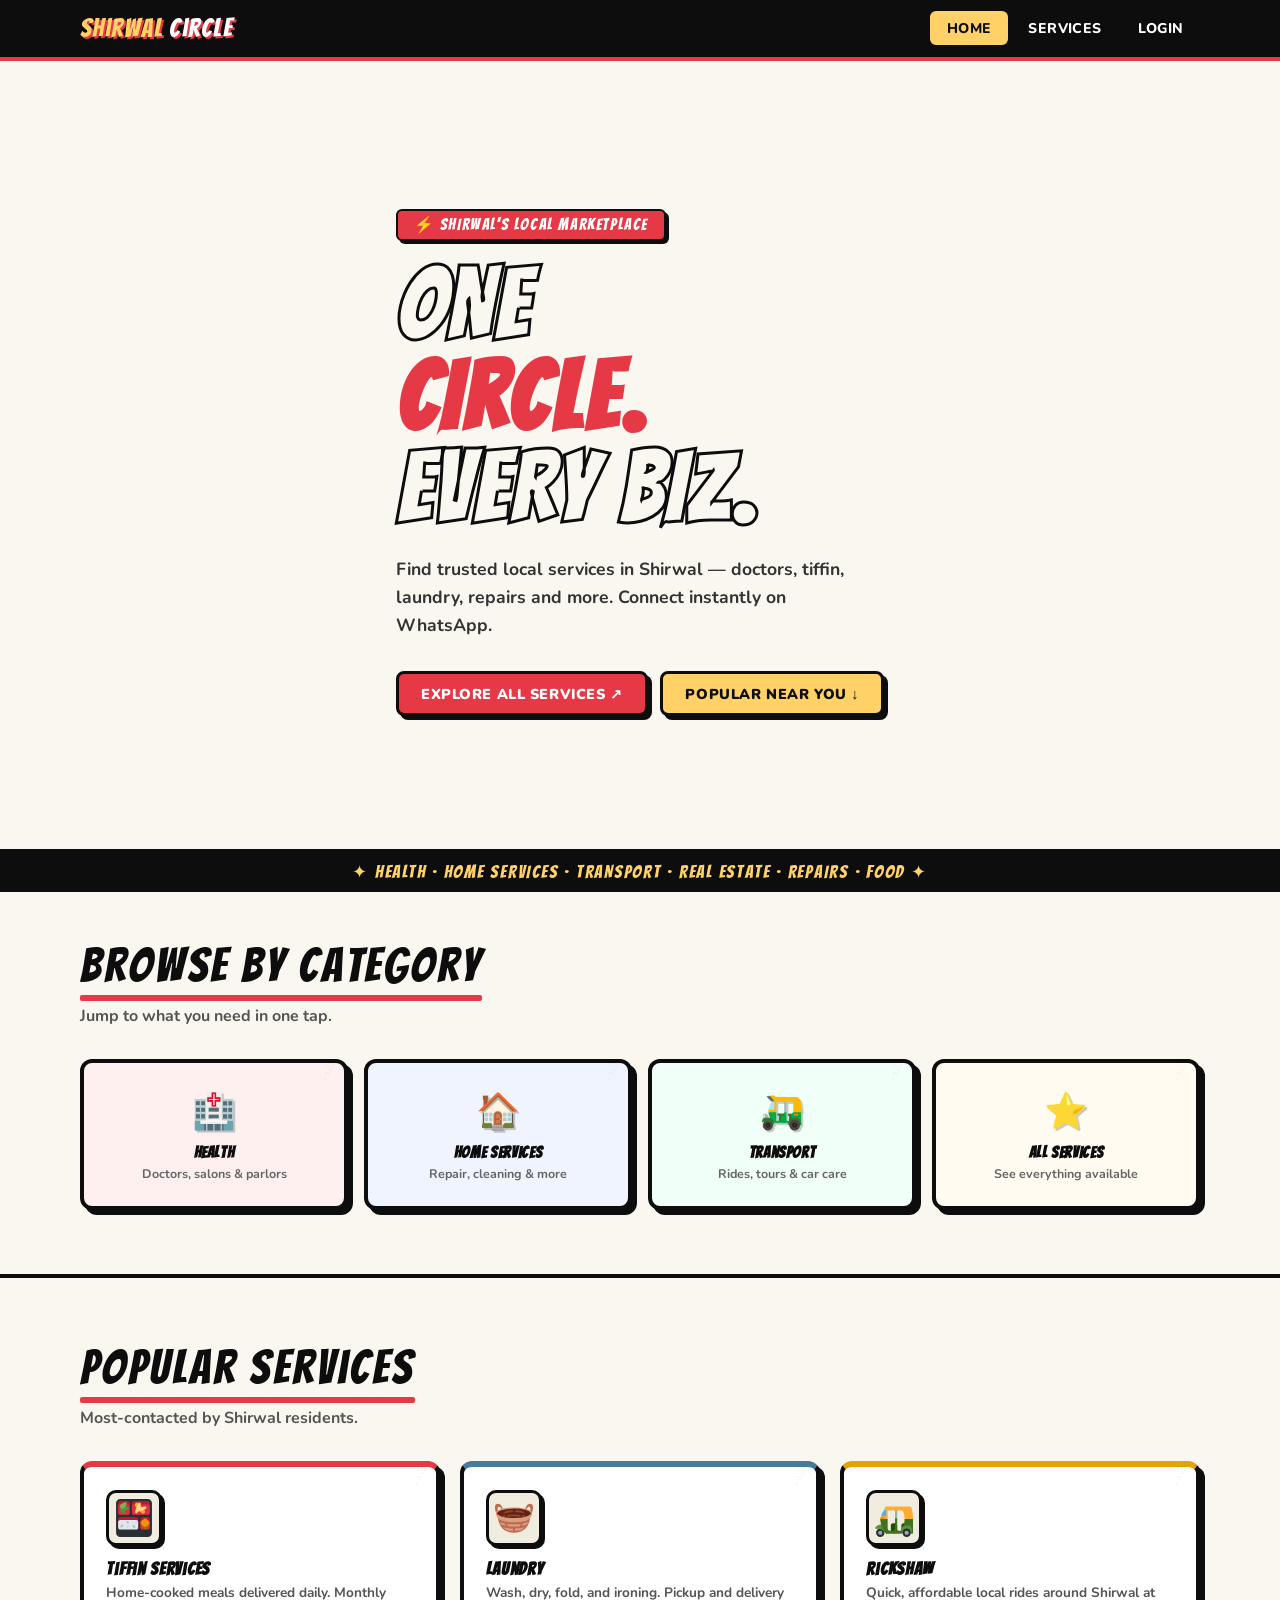
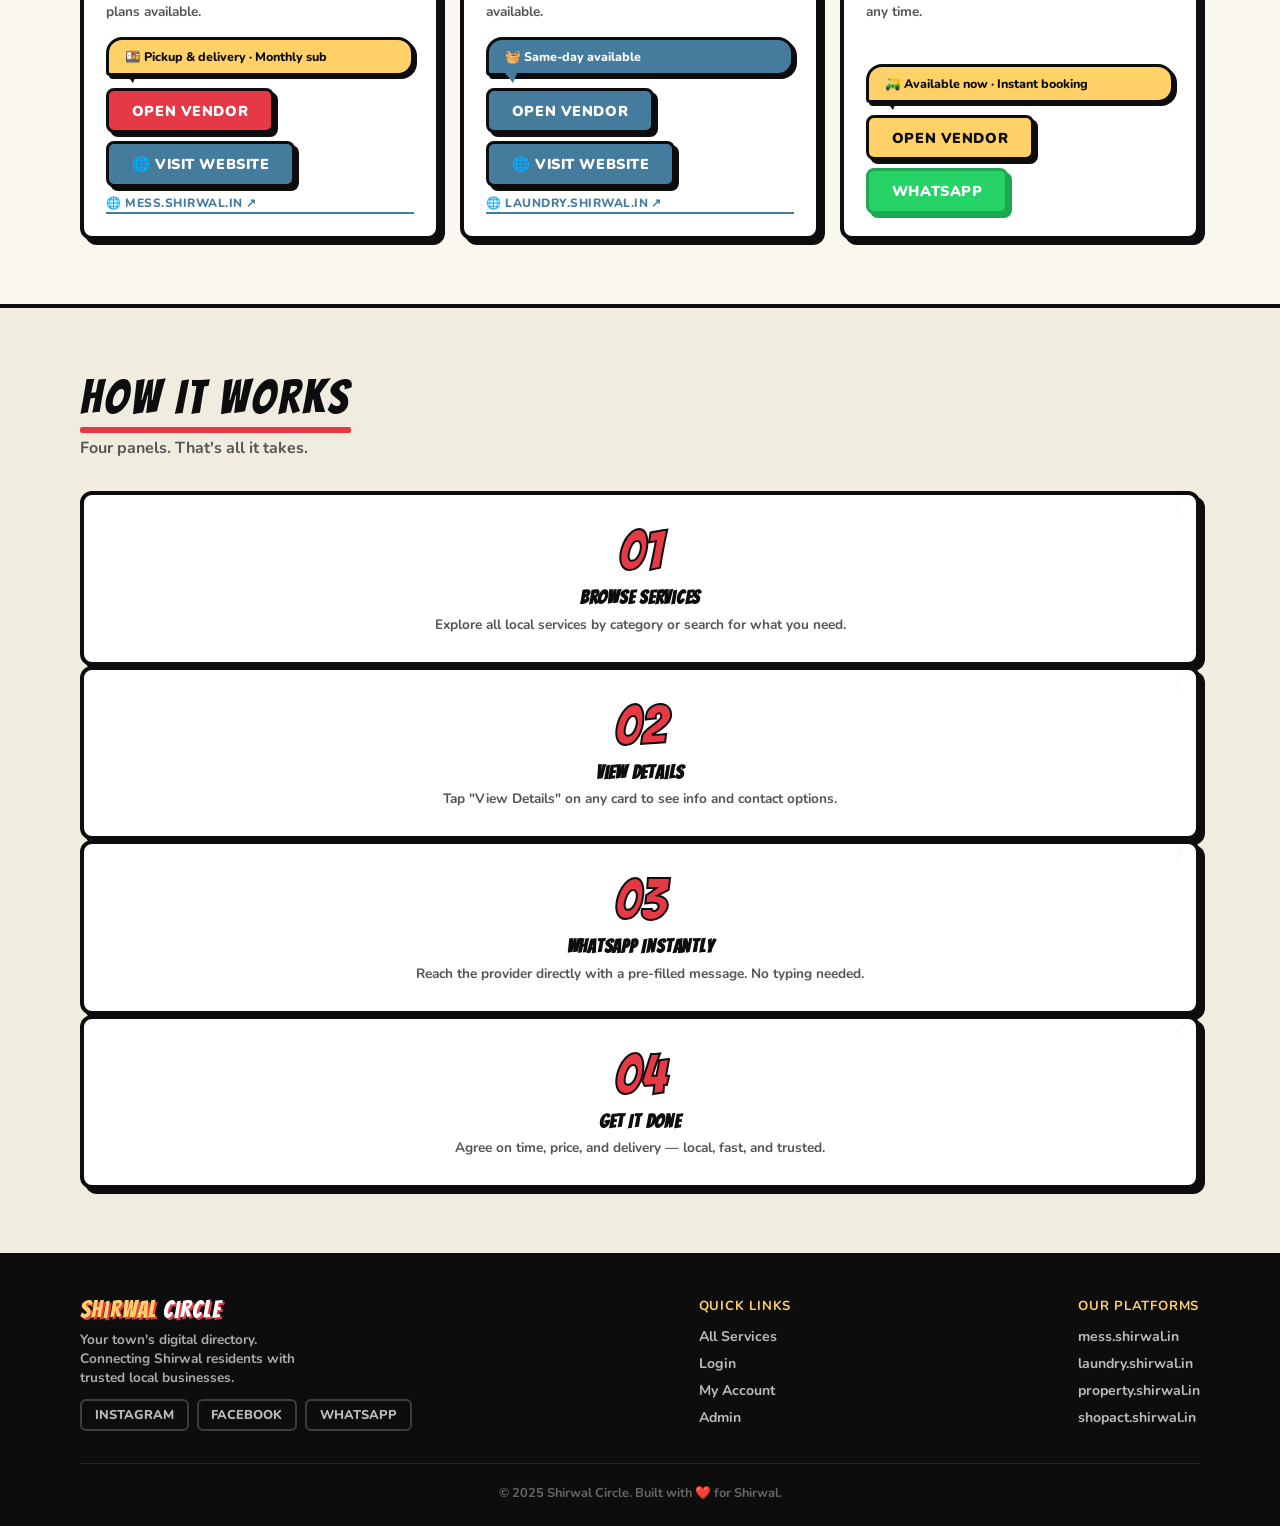
==== index.html @ d56b0783 "Add files via upload" ====
<!DOCTYPE html>
<html lang="en">
<head>
  <meta charset="UTF-8">
  <meta name="viewport" content="width=device-width, initial-scale=1.0">
  <title>Shirwal Circle — One Circle. Every Local Business.</title>
  <meta name="description" content="Browse and contact local services in Shirwal — doctors, tiffin, laundry, repair, and more.">
  <link rel="preconnect" href="https://fonts.googleapis.com">
  <link rel="preconnect" href="https://fonts.gstatic.com" crossorigin>
  <link rel="stylesheet" href="css/style.css">
</head>
<body>

  <!-- NAVBAR -->
  <nav class="navbar">
    <div class="container">
      <a class="brand" href="index.html">Shirwal <span>Circle</span></a>
      <div class="nav-links">
        <a href="index.html" class="active">Home</a>
        <a href="vendors.html">Services</a>
        <a href="account.html" data-auth="logged-in">Account</a>
        <a href="login.html" data-auth="logged-out">Login</a>
        <button data-logout data-auth="logged-in">Logout</button>
      </div>
    </div>
  </nav>

  <!-- HERO -->
  <section class="hero">
    <div class="container">
      <div class="hero-tag">⚡ Shirwal's Local Marketplace</div>
      <h1>
        <span class="stroke">ONE</span><br>
        <span class="fill">CIRCLE.</span><br>
        <span class="stroke">EVERY BIZ.</span>
      </h1>
      <p>Find trusted local services in Shirwal — doctors, tiffin, laundry, repairs and more. Connect instantly on WhatsApp.</p>
      <div class="hero-cta">
        <a href="vendors.html" class="btn btn-red">Explore All Services ↗</a>
        <a href="#popular" class="btn btn-yellow">Popular Near You ↓</a>
      </div>
    </div>
  </section>

  <!-- PANEL STRIP -->
  <div class="panel-strip">✦ Health · Home Services · Transport · Real Estate · Repairs · Food ✦</div>

  <!-- CATEGORIES -->
  <section class="section" style="padding-top:3rem">
    <div class="container">
      <div class="section-title display">Browse by Category<span class="underline"></span></div>
      <p class="section-sub">Jump to what you need in one tap.</p>
      <div class="grid cat-grid">
        <a href="vendors.html#health" class="manga-card cat-card">
          <span class="cat-icon">🏥</span>
          <h3>Health</h3>
          <p>Doctors, salons & parlors</p>
        </a>
        <a href="vendors.html#home-services" class="manga-card cat-card">
          <span class="cat-icon">🏠</span>
          <h3>Home Services</h3>
          <p>Repair, cleaning & more</p>
        </a>
        <a href="vendors.html#transport" class="manga-card cat-card">
          <span class="cat-icon">🛺</span>
          <h3>Transport</h3>
          <p>Rides, tours & car care</p>
        </a>
        <a href="vendors.html" class="manga-card cat-card">
          <span class="cat-icon">⭐</span>
          <h3>All Services</h3>
          <p>See everything available</p>
        </a>
      </div>
    </div>
  </section>

  <hr class="panel-divider">

  <!-- POPULAR SERVICES -->
  <section class="section" id="popular">
    <div class="container">
      <div class="section-title display">Popular Services<span class="underline"></span></div>
      <p class="section-sub">Most-contacted by Shirwal residents.</p>

      <div class="grid vendor-grid">

        <!-- Tiffin -->
        <article class="manga-card card-pad service-card" style="border-top: 6px solid var(--accent)">
          <div class="logo-wrap">
            <img src="assets/logo-tiffin-services.svg" alt="Tiffin Services">
          </div>
          <h3>Tiffin Services</h3>
          <p>Home-cooked meals delivered daily. Monthly plans available.</p>
          <div class="speech-bubble" style="margin-bottom:0.75rem;font-size:0.78rem">🍱 Pickup &amp; delivery · Monthly sub</div>
          <div class="actions">
            <a class="btn btn-red" href="vendors.html?service=Tiffin%20Services#service-tiffin">Open Vendor</a>
            <a class="btn btn-blue" href="https://mess.shirwal.in" target="_blank" rel="noopener">🌐 Visit Website</a>
          </div>
          <a class="ext-link" href="https://mess.shirwal.in" target="_blank" rel="noopener">🌐 mess.shirwal.in ↗</a>
        </article>

        <!-- Laundry -->
        <article class="manga-card card-pad service-card" style="border-top: 6px solid var(--accent3)">
          <div class="logo-wrap">
            <img src="assets/logo-laundry.svg" alt="Laundry">
          </div>
          <h3>Laundry</h3>
          <p>Wash, dry, fold, and ironing. Pickup and delivery available.</p>
          <div class="speech-bubble blue" style="margin-bottom:0.75rem;font-size:0.78rem">🧺 Same-day available</div>
          <div class="actions">
            <a class="btn btn-blue" href="vendors.html?service=Laundry#service-laundry">Open Vendor</a>
            <a class="btn btn-blue" href="https://laundry.shirwal.in" target="_blank" rel="noopener">🌐 Visit Website</a>
          </div>
          <a class="ext-link" href="https://laundry.shirwal.in" target="_blank" rel="noopener">🌐 laundry.shirwal.in ↗</a>
        </article>

        <!-- Rickshaw -->
        <article class="manga-card card-pad service-card" style="border-top: 6px solid var(--yellow); border-top-color: #e6a200">
          <div class="logo-wrap">
            <img src="assets/logo-rickshaw.svg" alt="Rickshaw">
          </div>
          <h3>Rickshaw</h3>
          <p>Quick, affordable local rides around Shirwal at any time.</p>
          <div class="speech-bubble" style="margin-bottom:0.75rem;font-size:0.78rem">🛺 Available now · Instant booking</div>
          <div class="actions">
            <a class="btn btn-yellow" href="vendors.html?service=Rickshaw#service-rickshaw">Open Vendor</a>
            <a class="btn btn-wa" href="https://wa.me/917066644476?text=Hello%2C%20I%20need%20a%20Rickshaw%20in%20Shirwal." target="_blank" rel="noopener">WhatsApp</a>
          </div>
        </article>

      </div>
    </div>
  </section>

  <hr class="panel-divider">

  <!-- HOW IT WORKS -->
  <section class="section" style="background: var(--paper2)">
    <div class="container">
      <div class="section-title display">How It Works<span class="underline"></span></div>
      <p class="section-sub">Four panels. That's all it takes.</p>
      <div class="how-grid">
        <div class="manga-card how-card">
          <div class="how-num">01</div>
          <h3>Browse Services</h3>
          <p>Explore all local services by category or search for what you need.</p>
        </div>
        <div class="manga-card how-card">
          <div class="how-num">02</div>
          <h3>View Details</h3>
          <p>Tap "View Details" on any card to see info and contact options.</p>
        </div>
        <div class="manga-card how-card">
          <div class="how-num">03</div>
          <h3>WhatsApp Instantly</h3>
          <p>Reach the provider directly with a pre-filled message. No typing needed.</p>
        </div>
        <div class="manga-card how-card">
          <div class="how-num">04</div>
          <h3>Get It Done</h3>
          <p>Agree on time, price, and delivery — local, fast, and trusted.</p>
        </div>
      </div>
    </div>
  </section>

  <!-- FOOTER -->
  <footer>
    <div class="container">
      <div class="footer-inner">
        <div class="footer-brand">
          <a class="brand" href="index.html">Shirwal <span style="color:#fff">Circle</span></a>
          <p>Your town's digital directory. Connecting Shirwal residents with trusted local businesses.</p>
          <div class="social-row">
            <a href="#" class="social-chip">Instagram</a>
            <a href="#" class="social-chip">Facebook</a>
            <a href="https://wa.me/917066644476" class="social-chip" target="_blank" rel="noopener">WhatsApp</a>
          </div>
        </div>
        <div class="footer-links">
          <strong>Quick Links</strong>
          <a href="vendors.html">All Services</a>
          <a href="login.html">Login</a>
          <a href="account.html">My Account</a>
          <a href="credentials.html">Admin</a>
        </div>
        <div class="footer-links">
          <strong>Our Platforms</strong>
          <a href="https://mess.shirwal.in" target="_blank" rel="noopener">mess.shirwal.in</a>
          <a href="https://laundry.shirwal.in" target="_blank" rel="noopener">laundry.shirwal.in</a>
          <a href="https://property.shirwal.in" target="_blank" rel="noopener">property.shirwal.in</a>
          <a href="https://shopact.shirwal.in" target="_blank" rel="noopener">shopact.shirwal.in</a>
        </div>
      </div>
      <p class="footer-copy">© 2025 Shirwal Circle. Built with ❤️ for Shirwal.</p>
    </div>
  </footer>

  <div class="toast" data-ui-toast></div>
  <script src="js/app.js"></script>
</body>
</html>
---- css/style.css ----
/* ============================================
   SHIRWAL CIRCLE — Manga / 2D Ink Style
   ============================================ */

@import url('https://fonts.googleapis.com/css2?family=Bangers&family=Nunito:wght@400;700;800;900&display=swap');

:root {
  --ink: #0d0d0d;
  --ink-light: #1a1a2e;
  --paper: #faf7f0;
  --paper2: #f0ece0;
  --accent: #e63946;       /* manga red */
  --accent2: #f4a261;      /* warm orange */
  --accent3: #457b9d;      /* ink blue */
  --yellow: #ffd166;
  --green: #06d6a0;
  --border: 3px solid var(--ink);
  --border-thick: 4px solid var(--ink);
  --radius: 12px;
  --shadow: 5px 5px 0px var(--ink);
  --shadow-red: 5px 5px 0px var(--accent);
  --shadow-lg: 8px 8px 0px var(--ink);
}

*, *::before, *::after { box-sizing: border-box; margin: 0; padding: 0; }
html { scroll-behavior: smooth; }

body {
  font-family: 'Nunito', sans-serif;
  background: var(--paper);
  color: var(--ink);
  min-height: 100vh;
  overflow-x: hidden;
}

/* Halftone background texture */
body::before {
  content: '';
  position: fixed;
  inset: 0;
  z-index: -1;
  background-image: radial-gradient(circle, #0d0d0d18 1px, transparent 1px);
  background-size: 20px 20px;
  pointer-events: none;
}

/* ── TYPOGRAPHY ── */
h1, h2, h3 { font-family: 'Bangers', cursive; letter-spacing: 0.04em; line-height: 1.1; }
.display { font-family: 'Bangers', cursive; letter-spacing: 0.06em; }

/* ── LAYOUT ── */
.container { max-width: 1160px; margin: 0 auto; padding: 0 1.25rem; }
.section { padding: 4rem 0; }

/* ── NAVBAR ── */
.navbar {
  position: sticky;
  top: 0;
  z-index: 100;
  background: var(--ink);
  border-bottom: 4px solid var(--accent);
  padding: 0.7rem 0;
}
.navbar .container { display: flex; align-items: center; gap: 1rem; flex-wrap: wrap; }
.brand {
  font-family: 'Bangers', cursive;
  font-size: 1.6rem;
  letter-spacing: 0.05em;
  color: var(--yellow);
  text-decoration: none;
  text-shadow: 2px 2px 0 var(--accent);
  flex: 1;
}
.brand span { color: #fff; }
.nav-links { display: flex; align-items: center; gap: 0.25rem; flex-wrap: wrap; }
.nav-links a, .nav-links button {
  color: #fff;
  text-decoration: none;
  font-size: 0.88rem;
  font-weight: 800;
  padding: 0.35rem 0.9rem;
  border-radius: 6px;
  border: 2px solid transparent;
  background: transparent;
  cursor: pointer;
  font-family: 'Nunito', sans-serif;
  transition: background 0.15s, border-color 0.15s, color 0.15s;
  text-transform: uppercase;
  letter-spacing: 0.03em;
}
.nav-links a:hover, .nav-links button:hover {
  background: var(--accent);
  border-color: var(--accent);
  color: #fff;
}
.nav-links a.active { background: var(--yellow); color: var(--ink); border-color: var(--yellow); }

/* ── MANGA CARD ── */
.manga-card {
  background: #fff;
  border: var(--border-thick);
  border-radius: var(--radius);
  box-shadow: var(--shadow);
  transition: transform 0.15s, box-shadow 0.15s;
  position: relative;
  overflow: hidden;
}
.manga-card:hover { transform: translate(-2px, -2px); box-shadow: var(--shadow-lg); }
.manga-card.red-accent { border-color: var(--accent); box-shadow: var(--shadow-red); }

/* Speed lines decoration on cards */
.manga-card::before {
  content: '';
  position: absolute;
  top: -20px; right: -20px;
  width: 80px; height: 80px;
  background: conic-gradient(from 0deg, transparent 0deg 8deg, var(--ink) 8deg 9deg, transparent 9deg 18deg, var(--ink) 18deg 19deg, transparent 19deg 27deg, var(--ink) 27deg 28deg, transparent 28deg 36deg);
  opacity: 0.06;
  border-radius: 50%;
}

.card-pad { padding: 1.4rem; }

/* ── BUTTONS ── */
.btn {
  display: inline-flex; align-items: center; justify-content: center; gap: 0.4rem;
  padding: 0.6rem 1.4rem;
  font-family: 'Nunito', sans-serif;
  font-weight: 900;
  font-size: 0.9rem;
  border-radius: 8px;
  border: var(--border);
  cursor: pointer;
  text-decoration: none;
  text-transform: uppercase;
  letter-spacing: 0.04em;
  transition: transform 0.12s, box-shadow 0.12s;
  position: relative;
  box-shadow: 4px 4px 0 var(--ink);
}
.btn:hover { transform: translate(-2px, -2px); box-shadow: 6px 6px 0 var(--ink); }
.btn:active { transform: translate(2px, 2px); box-shadow: 2px 2px 0 var(--ink); }

.btn-red { background: var(--accent); color: #fff; }
.btn-yellow { background: var(--yellow); color: var(--ink); }
.btn-blue { background: var(--accent3); color: #fff; }
.btn-white { background: #fff; color: var(--ink); }
.btn-ink { background: var(--ink); color: #fff; }
.btn-green { background: var(--green); color: var(--ink); }
.btn-wa { background: #25d366; color: #fff; border-color: #1da851; box-shadow: 4px 4px 0 #1da851; }
.btn-wa:hover { box-shadow: 6px 6px 0 #1da851; }

/* ── SPEECH BUBBLE ── */
.speech-bubble {
  background: var(--yellow);
  border: 3px solid var(--ink);
  border-radius: 16px 16px 16px 4px;
  padding: 0.5rem 1rem;
  font-weight: 800;
  font-size: 0.82rem;
  display: inline-block;
  position: relative;
  box-shadow: 3px 3px 0 var(--ink);
}
.speech-bubble::after {
  content: '';
  position: absolute;
  bottom: -10px; left: 16px;
  width: 0; height: 0;
  border-left: 8px solid transparent;
  border-right: 4px solid transparent;
  border-top: 10px solid var(--ink);
}
.speech-bubble.red { background: var(--accent); color: #fff; }
.speech-bubble.blue { background: var(--accent3); color: #fff; }
.speech-bubble.blue::after { border-top-color: var(--accent3); }

/* ── PANEL DIVIDER (manga panel lines) ── */
.panel-divider {
  border: none;
  border-top: 4px solid var(--ink);
  margin: 0;
}
.panel-strip {
  background: var(--ink);
  color: var(--yellow);
  padding: 0.6rem 0;
  font-family: 'Bangers', cursive;
  font-size: 1.1rem;
  letter-spacing: 0.1em;
  text-align: center;
  text-transform: uppercase;
}

/* ── SECTION TITLE ── */
.section-title {
  font-size: clamp(2rem, 5vw, 3rem);
  position: relative;
  display: inline-block;
  margin-bottom: 0.25rem;
}
.section-title .underline {
  display: block;
  height: 6px;
  background: var(--accent);
  border-radius: 2px;
  margin-top: 4px;
}
.section-sub { color: #555; font-size: 1rem; margin-bottom: 2rem; font-weight: 700; }

/* ── GRIDS ── */
.grid { display: grid; gap: 1.25rem; }
.vendor-grid { grid-template-columns: 1fr; }
@media (min-width: 600px) { .vendor-grid { grid-template-columns: repeat(2, 1fr); } }
@media (min-width: 960px) { .vendor-grid { grid-template-columns: repeat(3, 1fr); } }
.cat-grid { grid-template-columns: repeat(2, 1fr); gap: 1rem; }
@media (min-width: 700px) { .cat-grid { grid-template-columns: repeat(4, 1fr); } }
.how-grid { grid-template-columns: 1fr; gap: 1.25rem; }
@media (min-width: 700px) { .how-grid { grid-template-columns: repeat(2, 1fr); } }
@media (min-width: 1024px) { .how-grid { grid-template-columns: repeat(4, 1fr); } }

/* ── HERO ── */
.hero {
  min-height: 88vh;
  display: flex;
  align-items: center;
  background: var(--paper);
  border-bottom: var(--border-thick);
  position: relative;
  overflow: hidden;
  padding: 4rem 0 3rem;
}
/* Speed lines behind hero text */
.hero::after {
  content: '';
  position: absolute;
  right: -5%;
  top: 50%;
  transform: translateY(-50%);
  width: 55%;
  height: 120%;
  background: conic-gradient(from 0deg at 100% 50%,
    transparent 0deg 4deg, rgba(230,57,70,0.08) 4deg 5deg,
    transparent 5deg 9deg, rgba(230,57,70,0.08) 9deg 10deg,
    transparent 10deg 14deg, rgba(230,57,70,0.08) 14deg 15deg,
    transparent 15deg 19deg, rgba(230,57,70,0.08) 19deg 20deg,
    transparent 20deg 24deg, rgba(230,57,70,0.08) 24deg 25deg,
    transparent 25deg 360deg
  );
  pointer-events: none;
  z-index: 0;
}
.hero .container { position: relative; z-index: 1; }
.hero-tag {
  display: inline-block;
  background: var(--accent);
  color: #fff;
  font-family: 'Bangers', cursive;
  font-size: 1rem;
  letter-spacing: 0.1em;
  padding: 0.3rem 1rem;
  border: 2px solid var(--ink);
  border-radius: 6px;
  box-shadow: 3px 3px 0 var(--ink);
  margin-bottom: 1.25rem;
  text-transform: uppercase;
}
.hero h1 {
  font-size: clamp(3rem, 9vw, 6rem);
  line-height: 0.95;
  margin-bottom: 1.25rem;
}
.hero h1 .stroke {
  -webkit-text-stroke: 3px var(--ink);
  color: transparent;
}
.hero h1 .fill { color: var(--accent); }
.hero p { font-size: 1.1rem; font-weight: 700; color: #333; max-width: 480px; margin-bottom: 2rem; line-height: 1.6; }
.hero-cta { display: flex; gap: 0.75rem; flex-wrap: wrap; }

/* ── SERVICE CARD ── */
.service-card { display: flex; flex-direction: column; }
.service-card .logo-wrap {
  width: 56px; height: 56px;
  border: 3px solid var(--ink);
  border-radius: 10px;
  background: var(--paper2);
  display: flex; align-items: center; justify-content: center;
  margin-bottom: 0.85rem;
  overflow: hidden;
  box-shadow: 3px 3px 0 var(--ink);
}
.service-card .logo-wrap img { width: 38px; height: 38px; object-fit: contain; }
.service-card h3 { font-size: 1.1rem; margin-bottom: 0.3rem; }
.service-card p { font-size: 0.85rem; color: #555; font-weight: 700; flex: 1; margin-bottom: 1rem; }
.service-card .actions { display: flex; gap: 0.5rem; flex-wrap: wrap; margin-top: auto; }
.service-card .ext-link {
  display: inline-flex; align-items: center; gap: 0.3rem;
  font-size: 0.75rem; font-weight: 800;
  color: var(--accent3);
  text-decoration: none;
  border-bottom: 2px solid var(--accent3);
  padding-bottom: 1px;
  margin-top: 0.5rem;
  text-transform: uppercase;
  letter-spacing: 0.04em;
}
.service-card .ext-link:hover { color: var(--accent); border-color: var(--accent); }

/* ── CATEGORY CARD ── */
.cat-card {
  text-decoration: none;
  color: var(--ink);
  text-align: center;
  padding: 1.5rem 0.75rem;
  display: block;
}
.cat-card .cat-icon {
  font-size: 2.2rem;
  margin-bottom: 0.6rem;
  display: block;
  filter: drop-shadow(2px 2px 0 rgba(0,0,0,0.2));
}
.cat-card h3 { font-size: 1rem; }
.cat-card p { font-size: 0.78rem; color: #666; font-weight: 700; margin-top: 0.2rem; }

/* Different accent colors per cat card */
.cat-card:nth-child(1) { background: #fff0f0; }
.cat-card:nth-child(2) { background: #f0f4ff; }
.cat-card:nth-child(3) { background: #f0fff8; }
.cat-card:nth-child(4) { background: #fffbf0; }

/* ── SECTION GROUP (vendors page) ── */
.section-group { margin-bottom: 3rem; }
.group-title {
  display: flex; align-items: center; gap: 0.75rem;
  font-size: 1.6rem;
  margin-bottom: 1.25rem;
  padding-bottom: 0.6rem;
  border-bottom: 3px solid var(--ink);
}
.group-title .icon-badge {
  background: var(--ink);
  color: var(--yellow);
  padding: 0.2rem 0.6rem;
  border-radius: 6px;
  font-size: 1rem;
}

/* ── QUICK JUMP ── */
.jump-panel {
  display: flex; gap: 0.5rem; flex-wrap: wrap;
  padding: 0.85rem 1.1rem;
  margin-bottom: 2rem;
  align-items: center;
}
.jump-chip {
  display: inline-flex; align-items: center; gap: 0.3rem;
  padding: 0.3rem 0.8rem;
  border: 2px solid var(--ink);
  border-radius: 6px;
  background: #fff;
  color: var(--ink);
  font-size: 0.82rem;
  font-weight: 800;
  text-decoration: none;
  text-transform: uppercase;
  letter-spacing: 0.03em;
  box-shadow: 3px 3px 0 var(--ink);
  transition: transform 0.12s, box-shadow 0.12s;
}
.jump-chip:hover { transform: translate(-1px, -1px); box-shadow: 4px 4px 0 var(--ink); background: var(--yellow); }

/* ── POPUP MODAL ── */
.service-modal[hidden] { display: none !important; }
.service-modal {
  position: fixed; inset: 0; z-index: 200;
  display: flex; align-items: center; justify-content: center;
  padding: 1rem;
}
.service-modal-backdrop {
  position: absolute; inset: 0;
  background: rgba(13,13,13,0.75);
}
.service-popup {
  position: relative; z-index: 1;
  max-width: 460px; width: 100%;
  animation: popIn 0.2s cubic-bezier(0.34,1.56,0.64,1);
}
@keyframes popIn {
  from { transform: scale(0.85) rotate(-2deg); opacity: 0; }
  to   { transform: scale(1) rotate(0deg); opacity: 1; }
}
.service-popup h2 { font-size: 1.8rem; margin-bottom: 0.5rem; }
.service-popup p { font-size: 0.92rem; color: #444; font-weight: 700; line-height: 1.6; }
.popup-actions { display: flex; gap: 0.65rem; flex-wrap: wrap; margin-top: 1.25rem; }

/* ── TOAST ── */
.toast {
  position: fixed;
  bottom: 2rem; left: 50%;
  transform: translateX(-50%) translateY(20px);
  background: var(--ink);
  color: var(--yellow);
  font-family: 'Bangers', cursive;
  font-size: 1rem;
  letter-spacing: 0.05em;
  padding: 0.5rem 1.4rem;
  border-radius: 8px;
  border: 3px solid var(--yellow);
  opacity: 0;
  pointer-events: none;
  transition: opacity 0.25s, transform 0.25s;
  z-index: 300;
  white-space: nowrap;
  box-shadow: 4px 4px 0 var(--accent);
}
.toast.show { opacity: 1; transform: translateX(-50%) translateY(0); }

/* ── HOW IT WORKS ── */
.how-card { text-align: center; padding: 1.75rem 1.25rem; }
.how-num {
  font-family: 'Bangers', cursive;
  font-size: 3.5rem;
  line-height: 1;
  color: var(--accent);
  -webkit-text-stroke: 2px var(--ink);
  margin-bottom: 0.5rem;
}
.how-card h3 { font-size: 1.2rem; margin-bottom: 0.4rem; }
.how-card p { font-size: 0.85rem; color: #555; font-weight: 700; }

/* ── LOGIN ── */
.form-group { margin-bottom: 1.1rem; }
.form-group label { display: block; font-weight: 800; font-size: 0.88rem; text-transform: uppercase; letter-spacing: 0.05em; margin-bottom: 0.4rem; }
.manga-input {
  width: 100%;
  padding: 0.7rem 1rem;
  border: var(--border);
  border-radius: 8px;
  background: var(--paper2);
  font-family: 'Nunito', sans-serif;
  font-size: 1rem;
  font-weight: 700;
  color: var(--ink);
  outline: none;
  transition: box-shadow 0.15s;
}
.manga-input:focus { box-shadow: 4px 4px 0 var(--accent); border-color: var(--accent); }
.error-box {
  background: #ffe0e0;
  border: 2px solid var(--accent);
  border-radius: 8px;
  padding: 0.65rem 1rem;
  font-size: 0.88rem;
  font-weight: 800;
  color: var(--accent);
  margin-bottom: 1rem;
  display: none;
}

/* ── ACCOUNT ── */
.avatar {
  width: 70px; height: 70px;
  border-radius: 50%;
  border: 4px solid var(--ink);
  background: var(--yellow);
  display: flex; align-items: center; justify-content: center;
  font-family: 'Bangers', cursive;
  font-size: 2rem;
  color: var(--ink);
  box-shadow: 4px 4px 0 var(--ink);
  flex-shrink: 0;
}
.info-row { display: flex; justify-content: space-between; padding: 0.7rem 0; border-bottom: 2px dashed #ccc; font-size: 0.92rem; font-weight: 700; }
.info-row:last-child { border: none; }
.info-row .lbl { color: #777; text-transform: uppercase; font-size: 0.78rem; letter-spacing: 0.05em; }

/* ── CRED BLOCK ── */
.cred-block {
  font-family: monospace;
  background: var(--ink);
  color: #a8ff78;
  border-radius: 8px;
  padding: 1rem 1.25rem;
  font-size: 0.88rem;
  line-height: 1.9;
  border: 3px solid var(--ink);
  box-shadow: 4px 4px 0 var(--accent);
}

/* ── HIGHLIGHT (deep link) ── */
.highlight-pulse { animation: mangaPop 1.2s ease; }
@keyframes mangaPop {
  0%   { transform: scale(1); box-shadow: 4px 4px 0 var(--ink); }
  30%  { transform: scale(1.04); box-shadow: 8px 8px 0 var(--accent); }
  100% { transform: scale(1); box-shadow: 4px 4px 0 var(--ink); }
}

/* ── FOOTER ── */
footer {
  background: var(--ink);
  color: #fff;
  border-top: var(--border-thick);
  padding: 2.5rem 0 1.5rem;
}
.footer-inner { display: flex; gap: 2rem; flex-wrap: wrap; justify-content: space-between; margin-bottom: 2rem; }
.footer-brand .brand { color: var(--yellow); font-size: 1.5rem; display: block; margin-bottom: 0.5rem; }
.footer-brand p { font-size: 0.85rem; color: #aaa; font-weight: 700; max-width: 240px; }
.footer-links { display: flex; flex-direction: column; gap: 0.5rem; }
.footer-links strong { color: var(--yellow); font-size: 0.82rem; text-transform: uppercase; letter-spacing: 0.06em; margin-bottom: 0.25rem; display: block; }
.footer-links a { color: #bbb; text-decoration: none; font-size: 0.88rem; font-weight: 700; transition: color 0.15s; }
.footer-links a:hover { color: var(--yellow); }
.social-row { display: flex; gap: 0.5rem; flex-wrap: wrap; margin-top: 0.75rem; }
.social-chip {
  padding: 0.3rem 0.8rem;
  border: 2px solid #fff3;
  border-radius: 6px;
  color: #bbb;
  text-decoration: none;
  font-size: 0.8rem;
  font-weight: 800;
  text-transform: uppercase;
  transition: border-color 0.15s, color 0.15s;
}
.social-chip:hover { border-color: var(--yellow); color: var(--yellow); }
.footer-copy { text-align: center; color: #666; font-size: 0.8rem; font-weight: 700; border-top: 1px solid #222; padding-top: 1.25rem; }

/* ── BADGE ── */
.badge {
  display: inline-block;
  padding: 0.15rem 0.6rem;
  border-radius: 4px;
  font-size: 0.72rem;
  font-weight: 900;
  text-transform: uppercase;
  letter-spacing: 0.06em;
  border: 2px solid currentColor;
}
.badge-green { color: #06a572; background: #e0fff5; border-color: #06a572; }
.badge-red { color: var(--accent); background: #fff0f0; }

/* ── UTILITY ── */
.muted { color: #555; font-weight: 700; font-size: 0.9rem; }
.text-center { text-align: center; }
.mt-1 { margin-top: 0.5rem; }
.mt-2 { margin-top: 1rem; }
.mt-3 { margin-top: 1.5rem; }
.mb-2 { margin-bottom: 1rem; }
.page-hero { padding: 2.5rem 0 1.5rem; border-bottom: var(--border-thick); margin-bottom: 2rem; background: var(--paper2); }
.page-hero h1 { font-size: clamp(2rem, 5vw, 3.2rem); }
.empty-state { text-align: center; padding: 3rem 1rem; }
.empty-state .icon { font-size: 3rem; margin-bottom: 1rem; display: block; }
.empty-state p { color: #666; font-weight: 700; margin-bottom: 1.5rem; }

/* ── REDUCED MOTION ── */
@media (prefers-reduced-motion: reduce) {
  *, *::before, *::after { animation-duration: 0.01ms !important; transition-duration: 0.01ms !important; }
}
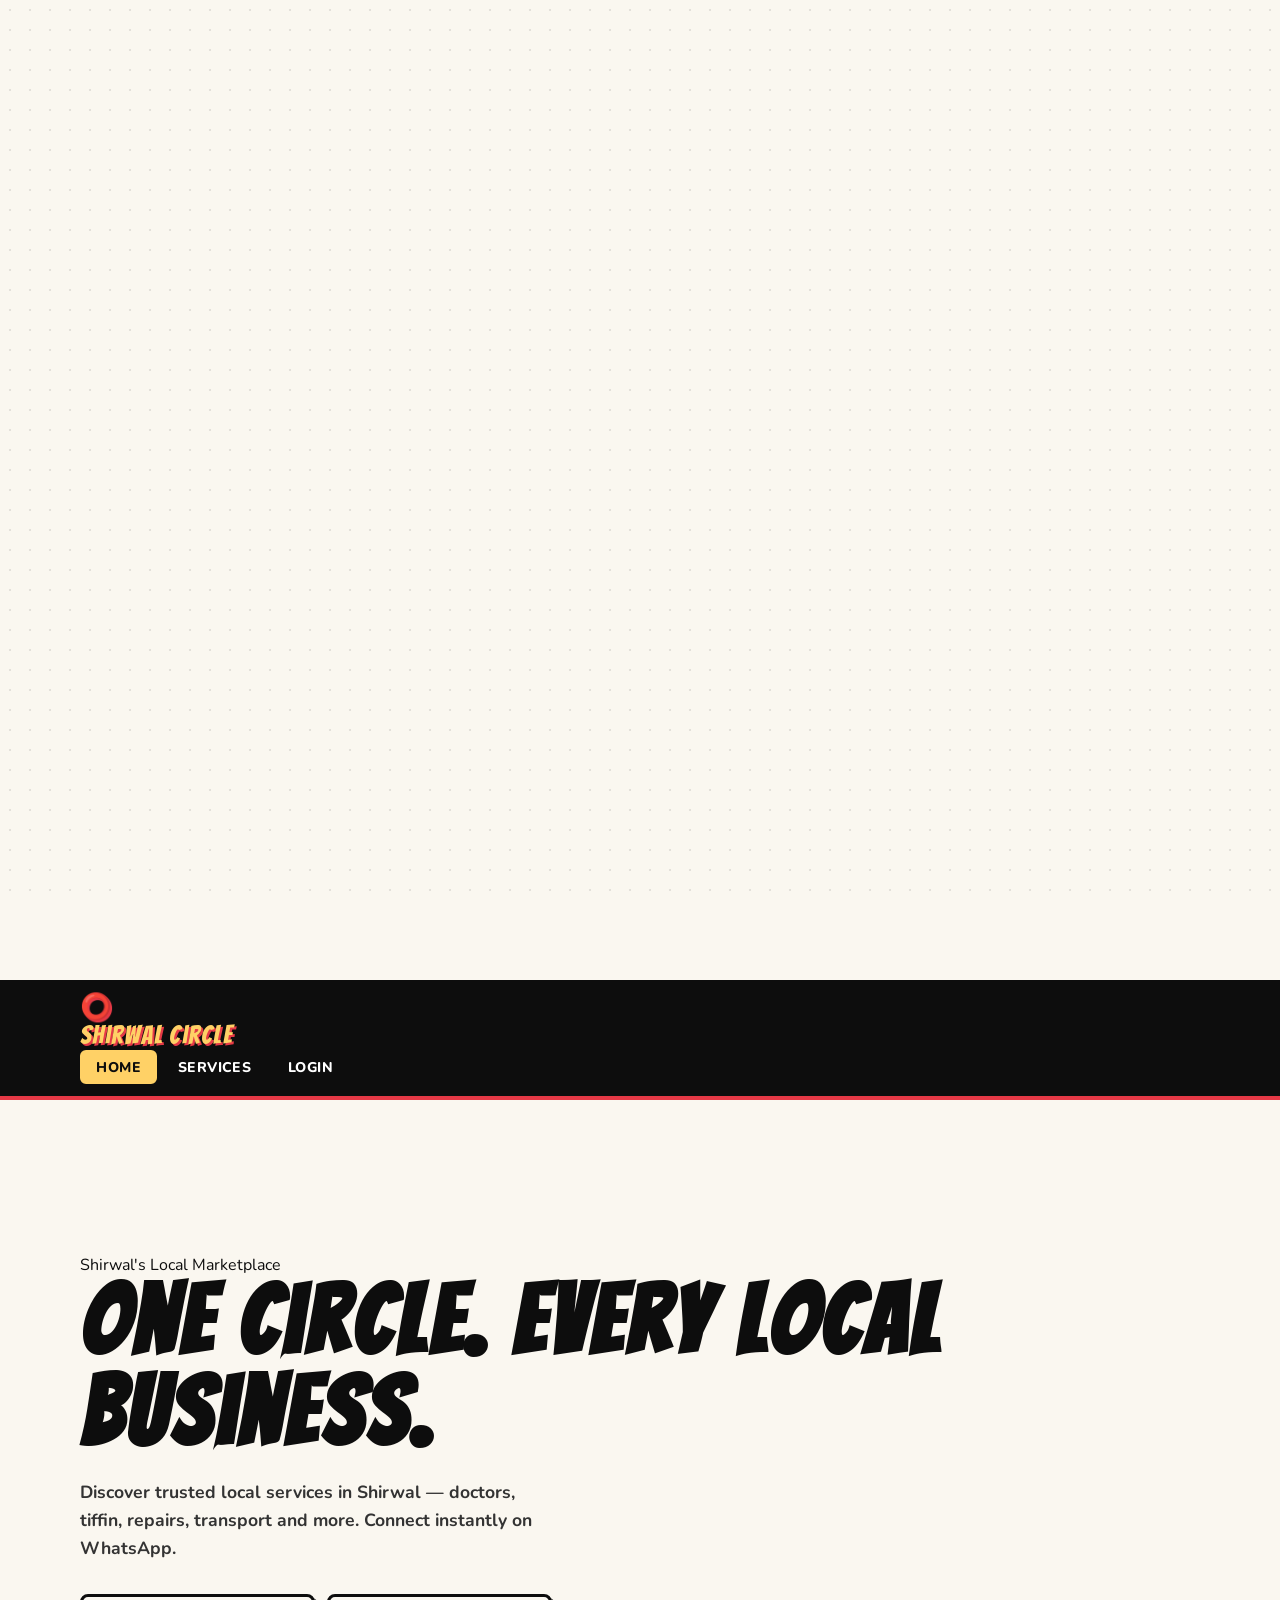
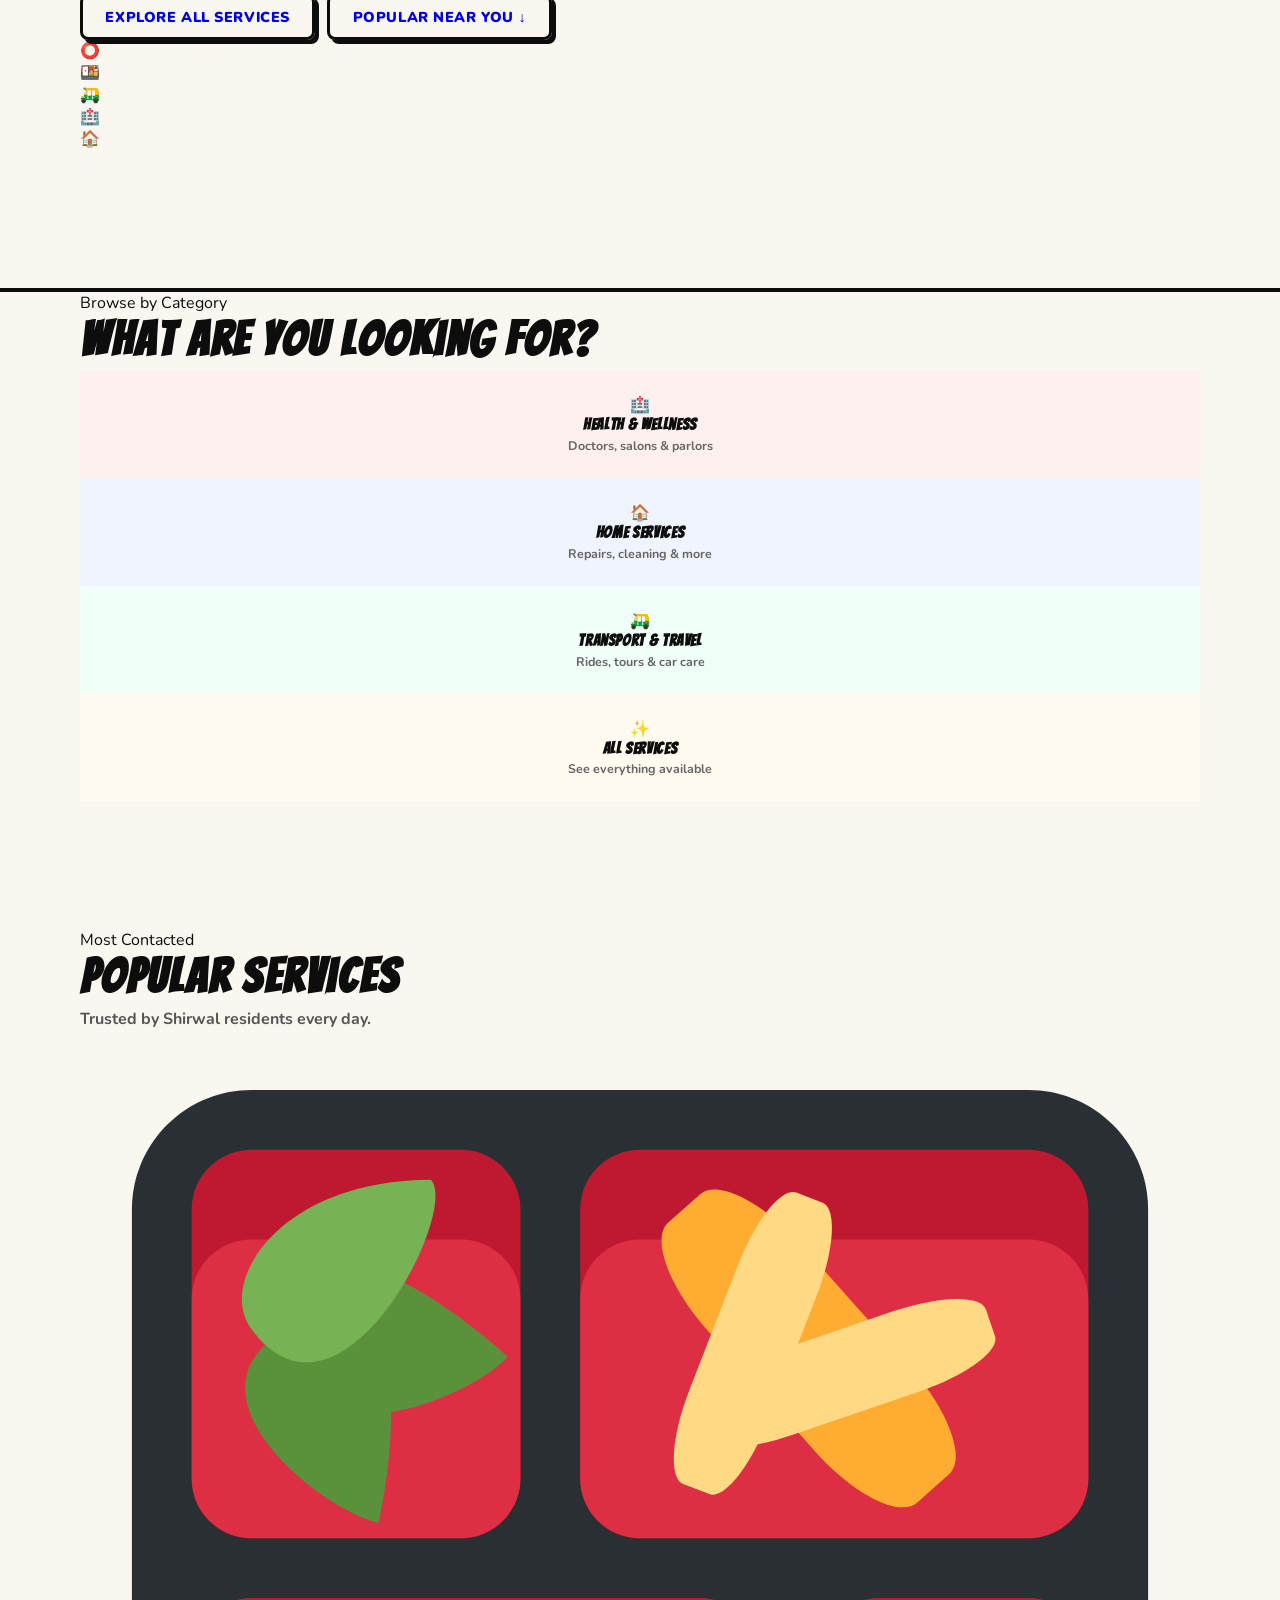
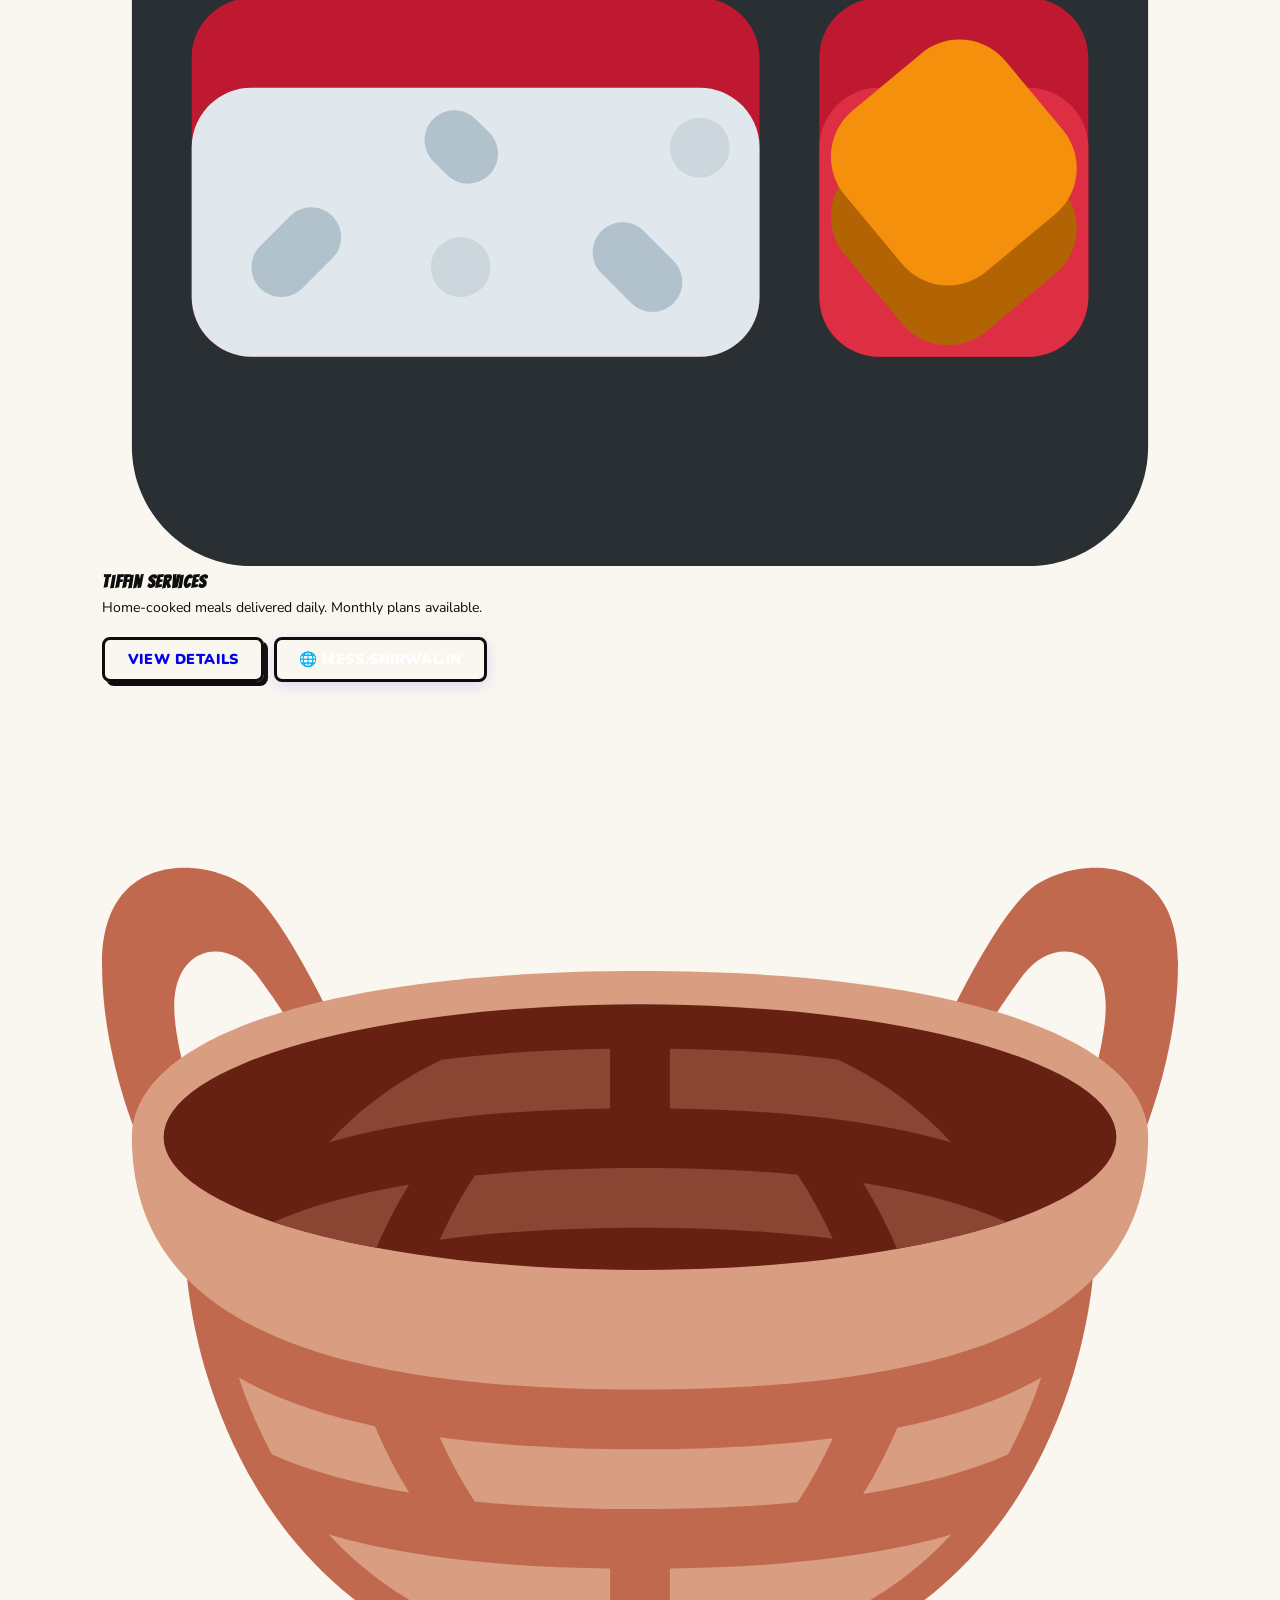
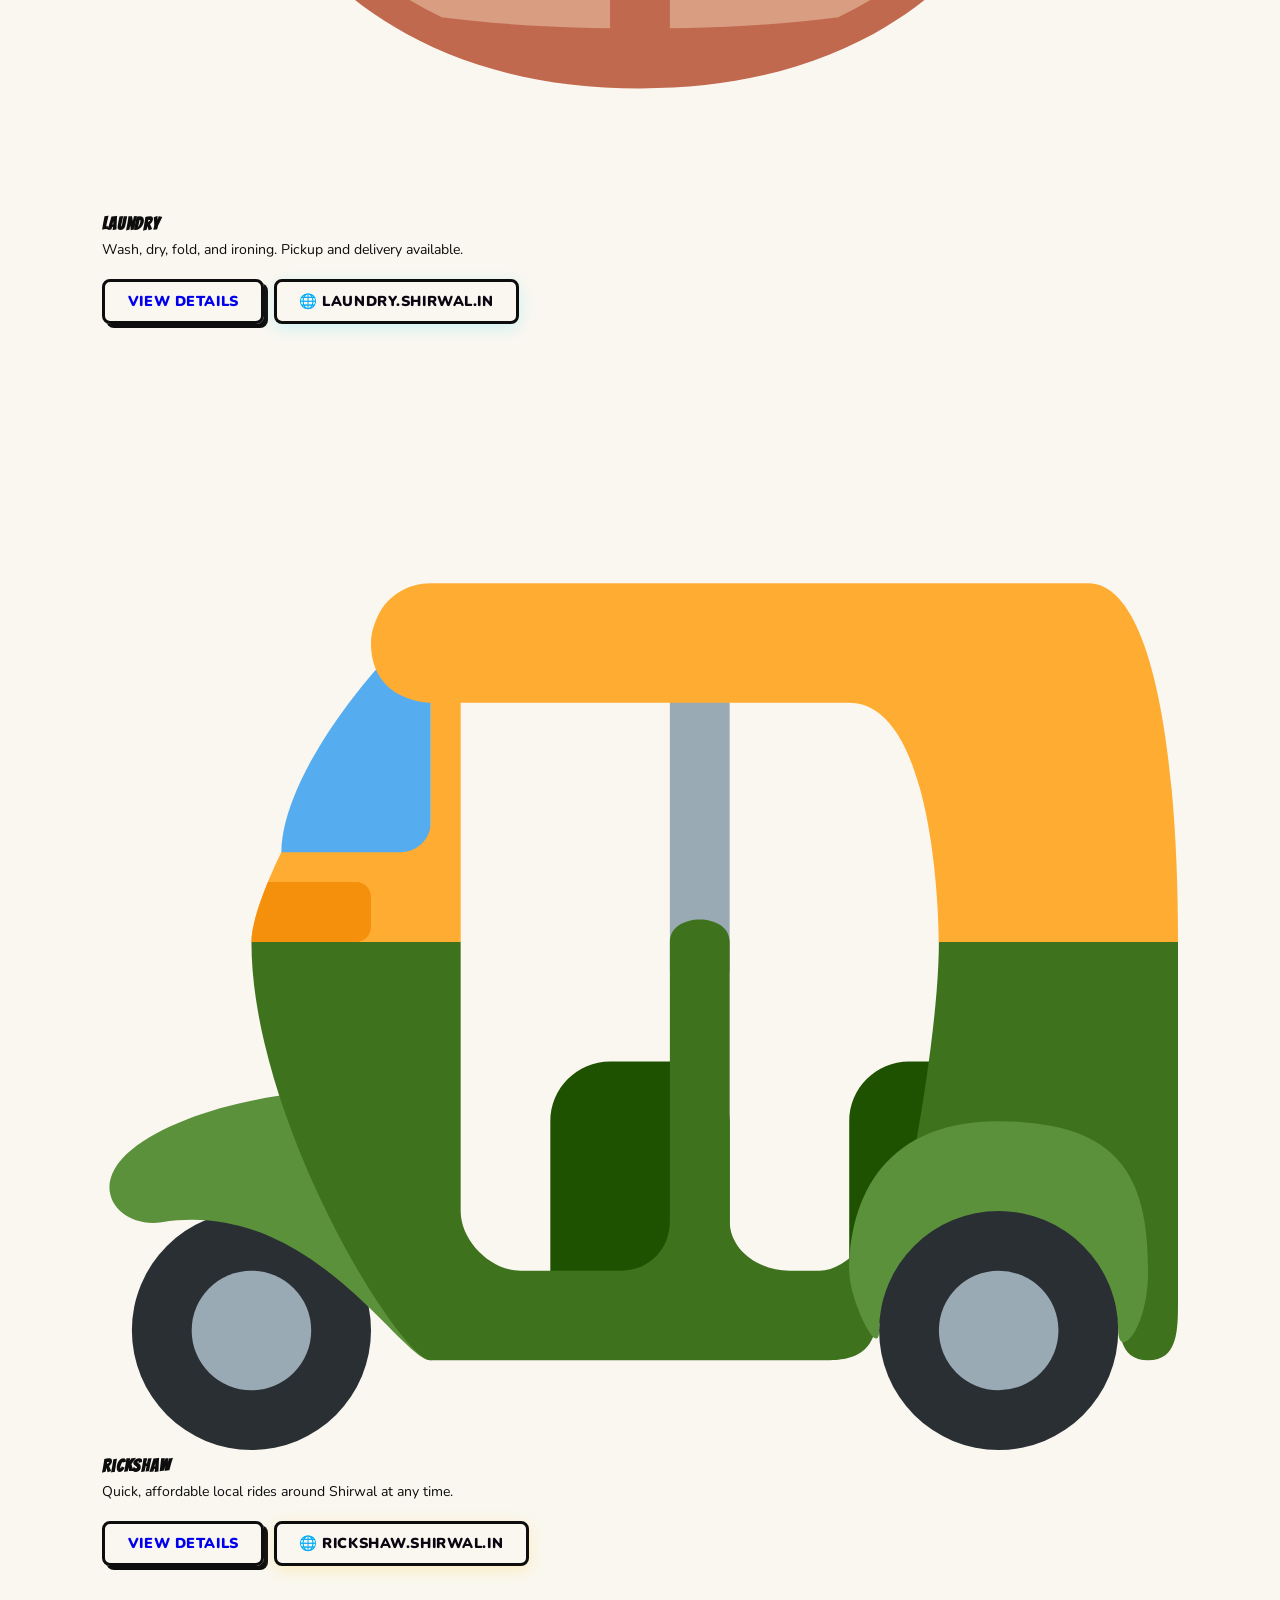
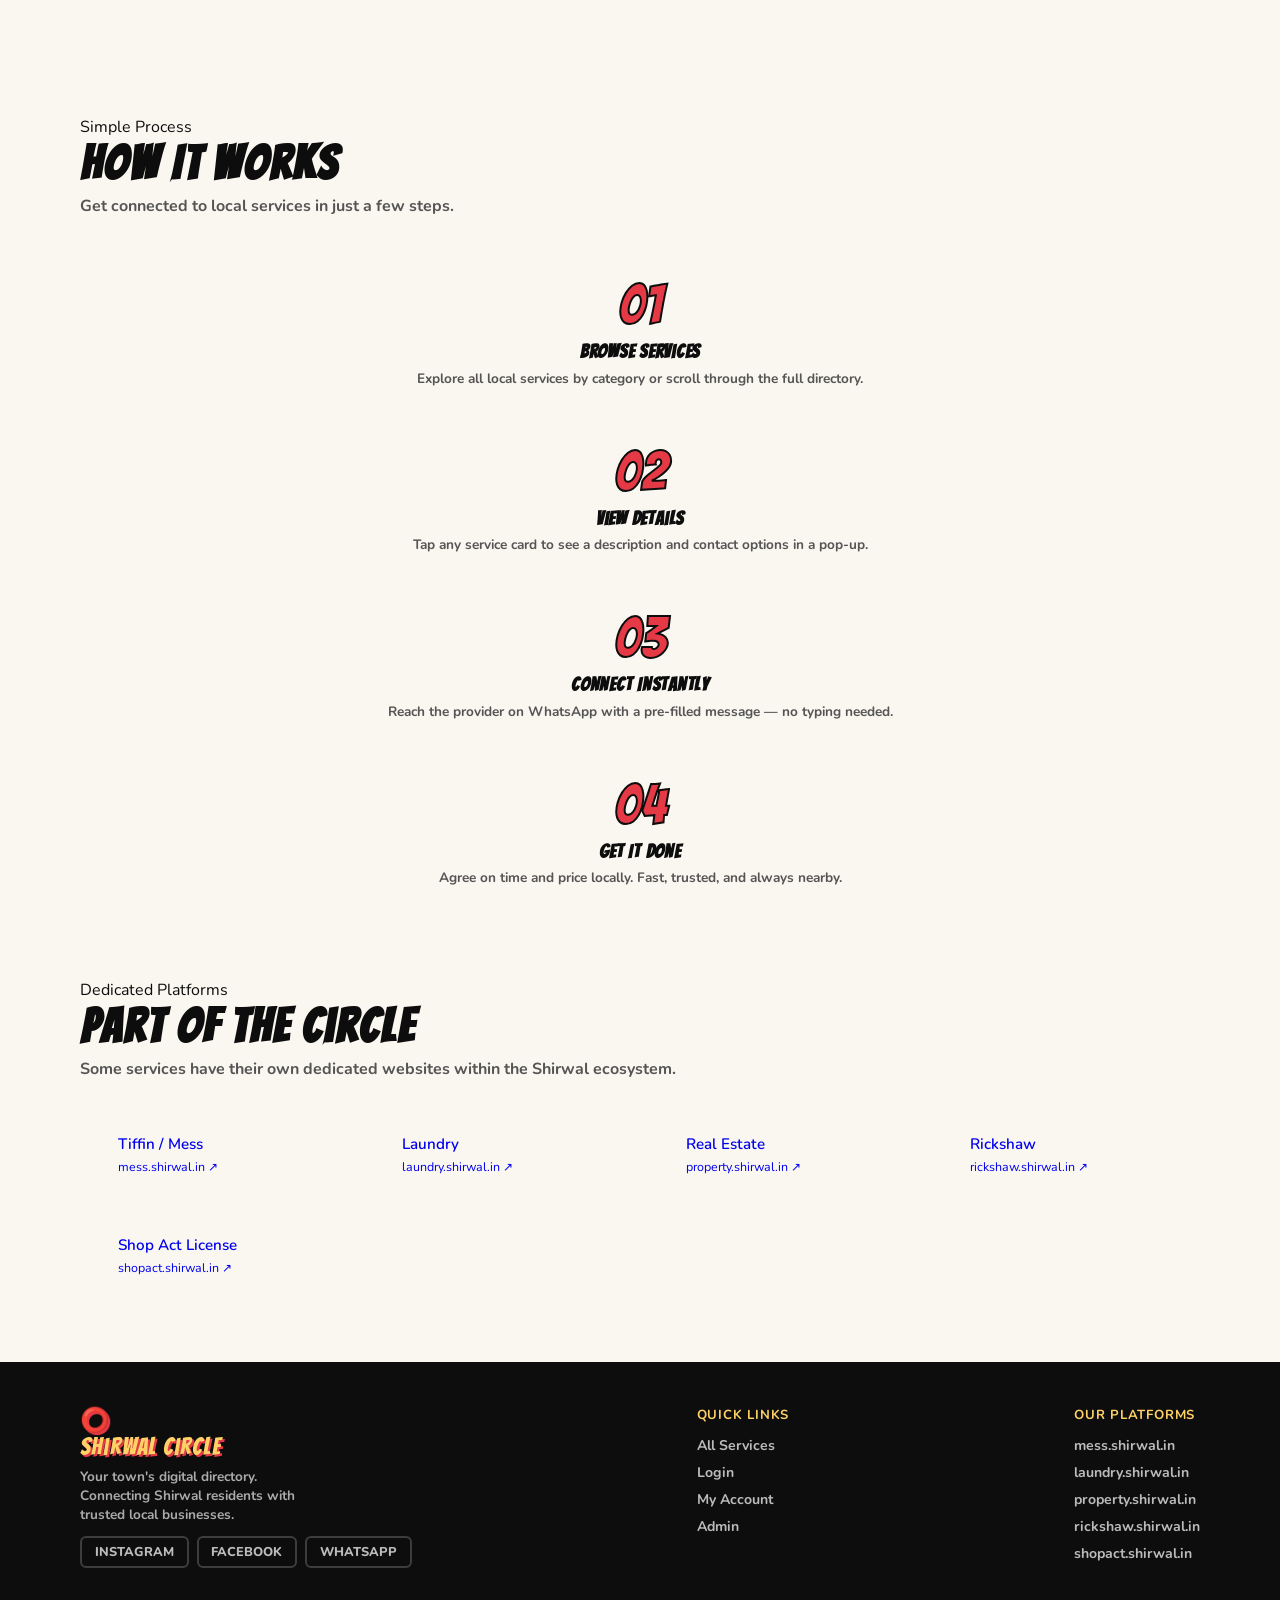
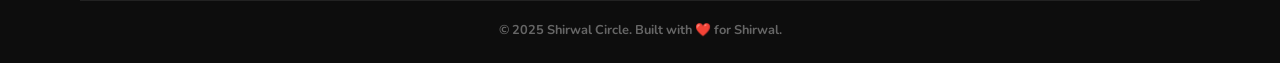
==== commit 18d1826f: "Add files via upload" ====
--- a/index.html
+++ b/index.html
@@ -5,22 +5,43 @@
   <meta name="viewport" content="width=device-width, initial-scale=1.0">
   <title>Shirwal Circle — One Circle. Every Local Business.</title>
   <meta name="description" content="Browse and contact local services in Shirwal — doctors, tiffin, laundry, repair, and more.">
+  <link rel="icon" href="data:image/svg+xml,<svg xmlns='http://www.w3.org/2000/svg' viewBox='0 0 100 100'><text y='.9em' font-size='90'>⭕</text></svg>">
   <link rel="preconnect" href="https://fonts.googleapis.com">
   <link rel="preconnect" href="https://fonts.gstatic.com" crossorigin>
+  <link href="https://fonts.googleapis.com/css2?family=Inter:wght@300;400;500;600;700;800&display=swap" rel="stylesheet">
   <link rel="stylesheet" href="css/style.css">
 </head>
 <body>
 
+<!-- BACKGROUND -->
+<div class="bg-canvas">
+  <div class="orb orb-1"></div>
+  <div class="orb orb-2"></div>
+  <div class="orb orb-3"></div>
+  <div class="orb orb-4"></div>
+  <!-- Decorative rings -->
+  <div class="ring" style="width:500px;height:500px;top:10%;left:-120px;opacity:0.04"></div>
+  <div class="ring" style="width:300px;height:300px;bottom:20%;right:-60px;opacity:0.05"></div>
+  <div class="ring" style="width:180px;height:180px;top:55%;left:40%;opacity:0.04"></div>
+</div>
+
+<div class="page-wrap">
+
   <!-- NAVBAR -->
   <nav class="navbar">
     <div class="container">
-      <a class="brand" href="index.html">Shirwal <span>Circle</span></a>
-      <div class="nav-links">
-        <a href="index.html" class="active">Home</a>
-        <a href="vendors.html">Services</a>
-        <a href="account.html" data-auth="logged-in">Account</a>
-        <a href="login.html" data-auth="logged-out">Login</a>
-        <button data-logout data-auth="logged-in">Logout</button>
+      <div class="navbar-inner">
+        <a class="brand" href="index.html">
+          <div class="brand-icon">⭕</div>
+          Shirwal Circle
+        </a>
+        <div class="nav-links">
+          <a href="index.html" class="active">Home</a>
+          <a href="vendors.html">Services</a>
+          <a href="account.html" data-auth="logged-in">Account</a>
+          <a href="login.html" data-auth="logged-out">Login</a>
+          <button data-logout data-auth="logged-in">Logout</button>
+        </div>
       </div>
     </div>
   </nav>
@@ -28,104 +49,123 @@
   <!-- HERO -->
   <section class="hero">
     <div class="container">
-      <div class="hero-tag">⚡ Shirwal's Local Marketplace</div>
-      <h1>
-        <span class="stroke">ONE</span><br>
-        <span class="fill">CIRCLE.</span><br>
-        <span class="stroke">EVERY BIZ.</span>
-      </h1>
-      <p>Find trusted local services in Shirwal — doctors, tiffin, laundry, repairs and more. Connect instantly on WhatsApp.</p>
-      <div class="hero-cta">
-        <a href="vendors.html" class="btn btn-red">Explore All Services ↗</a>
-        <a href="#popular" class="btn btn-yellow">Popular Near You ↓</a>
-      </div>
-    </div>
-  </section>
-
-  <!-- PANEL STRIP -->
-  <div class="panel-strip">✦ Health · Home Services · Transport · Real Estate · Repairs · Food ✦</div>
+      <div class="hero-inner">
+
+        <div>
+          <div class="hero-eyebrow"><span class="dot"></span> Shirwal's Local Marketplace</div>
+          <h1>
+            One Circle.
+            <span class="line-grad">Every Local Business.</span>
+          </h1>
+          <p>Discover trusted local services in Shirwal — doctors, tiffin, repairs, transport and more. Connect instantly on WhatsApp.</p>
+          <div class="hero-cta">
+            <a href="vendors.html" class="btn btn-primary">Explore All Services</a>
+            <a href="#popular" class="btn btn-glass">Popular Near You ↓</a>
+          </div>
+        </div>
+
+        <!-- Circle visual -->
+        <div class="hero-visual">
+          <div class="circle-stack">
+            <div class="ring-outer"></div>
+            <div class="ring-mid"></div>
+            <div class="ring-inner"></div>
+            <div class="circle-center">⭕</div>
+            <!-- Satellite service icons -->
+            <div class="sat-circle sat-1">🍱</div>
+            <div class="sat-circle sat-2">🛺</div>
+            <div class="sat-circle sat-3">🏥</div>
+            <div class="sat-circle sat-4">🏠</div>
+          </div>
+        </div>
+
+      </div>
+    </div>
+  </section>
 
   <!-- CATEGORIES -->
-  <section class="section" style="padding-top:3rem">
-    <div class="container">
-      <div class="section-title display">Browse by Category<span class="underline"></span></div>
-      <p class="section-sub">Jump to what you need in one tap.</p>
-      <div class="grid cat-grid">
-        <a href="vendors.html#health" class="manga-card cat-card">
-          <span class="cat-icon">🏥</span>
-          <h3>Health</h3>
+  <section class="section" style="padding-top:0">
+    <div class="container">
+      <div class="section-label">Browse by Category</div>
+      <h2 class="section-title">What are you looking for?</h2>
+      <div class="cat-grid">
+
+        <a href="vendors.html#health" class="glass cat-card">
+          <div class="cat-orb orb-purple">🏥</div>
+          <h3>Health & Wellness</h3>
           <p>Doctors, salons & parlors</p>
         </a>
-        <a href="vendors.html#home-services" class="manga-card cat-card">
-          <span class="cat-icon">🏠</span>
+
+        <a href="vendors.html#home-services" class="glass cat-card">
+          <div class="cat-orb orb-cyan">🏠</div>
           <h3>Home Services</h3>
-          <p>Repair, cleaning & more</p>
-        </a>
-        <a href="vendors.html#transport" class="manga-card cat-card">
-          <span class="cat-icon">🛺</span>
-          <h3>Transport</h3>
+          <p>Repairs, cleaning & more</p>
+        </a>
+
+        <a href="vendors.html#transport" class="glass cat-card">
+          <div class="cat-orb orb-green">🛺</div>
+          <h3>Transport & Travel</h3>
           <p>Rides, tours & car care</p>
         </a>
-        <a href="vendors.html" class="manga-card cat-card">
-          <span class="cat-icon">⭐</span>
+
+        <a href="vendors.html" class="glass cat-card">
+          <div class="cat-orb orb-amber">✨</div>
           <h3>All Services</h3>
           <p>See everything available</p>
         </a>
-      </div>
-    </div>
-  </section>
-
-  <hr class="panel-divider">
+
+      </div>
+    </div>
+  </section>
 
   <!-- POPULAR SERVICES -->
   <section class="section" id="popular">
     <div class="container">
-      <div class="section-title display">Popular Services<span class="underline"></span></div>
-      <p class="section-sub">Most-contacted by Shirwal residents.</p>
-
-      <div class="grid vendor-grid">
+      <div class="section-label">Most Contacted</div>
+      <h2 class="section-title">Popular <span class="grad">Services</span></h2>
+      <p class="section-sub">Trusted by Shirwal residents every day.</p>
+
+      <div class="vendor-grid">
 
         <!-- Tiffin -->
-        <article class="manga-card card-pad service-card" style="border-top: 6px solid var(--accent)">
-          <div class="logo-wrap">
+        <article class="glass card-pad popular-card" style="padding-top:1.75rem">
+          <div class="popular-card top-accent" style="background:linear-gradient(90deg,var(--purple),var(--pink))"></div>
+          <div class="svc-icon">
             <img src="assets/logo-tiffin-services.svg" alt="Tiffin Services">
           </div>
-          <h3>Tiffin Services</h3>
-          <p>Home-cooked meals delivered daily. Monthly plans available.</p>
-          <div class="speech-bubble" style="margin-bottom:0.75rem;font-size:0.78rem">🍱 Pickup &amp; delivery · Monthly sub</div>
-          <div class="actions">
-            <a class="btn btn-red" href="vendors.html?service=Tiffin%20Services#service-tiffin">Open Vendor</a>
-            <a class="btn btn-blue" href="https://mess.shirwal.in" target="_blank" rel="noopener">🌐 Visit Website</a>
-          </div>
-          <a class="ext-link" href="https://mess.shirwal.in" target="_blank" rel="noopener">🌐 mess.shirwal.in ↗</a>
+          <h3 style="font-size:1.15rem;font-weight:700;margin-bottom:0.35rem">Tiffin Services</h3>
+          <p style="color:var(--text-2);font-size:0.88rem;margin-bottom:1.1rem;line-height:1.55">Home-cooked meals delivered daily. Monthly plans available.</p>
+          <div style="display:flex;gap:0.6rem;flex-wrap:wrap">
+            <a class="btn btn-glass btn-sm" href="vendors.html?service=Tiffin%20Services#service-tiffin">View Details</a>
+            <a class="btn btn-sm" style="background:linear-gradient(135deg,var(--purple),var(--pink));color:#fff;box-shadow:0 4px 16px rgba(167,139,250,0.3)" href="https://mess.shirwal.in" target="_blank" rel="noopener">🌐 mess.shirwal.in</a>
+          </div>
         </article>
 
         <!-- Laundry -->
-        <article class="manga-card card-pad service-card" style="border-top: 6px solid var(--accent3)">
-          <div class="logo-wrap">
+        <article class="glass card-pad popular-card" style="padding-top:1.75rem">
+          <div class="popular-card top-accent" style="background:linear-gradient(90deg,var(--cyan),var(--green))"></div>
+          <div class="svc-icon">
             <img src="assets/logo-laundry.svg" alt="Laundry">
           </div>
-          <h3>Laundry</h3>
-          <p>Wash, dry, fold, and ironing. Pickup and delivery available.</p>
-          <div class="speech-bubble blue" style="margin-bottom:0.75rem;font-size:0.78rem">🧺 Same-day available</div>
-          <div class="actions">
-            <a class="btn btn-blue" href="vendors.html?service=Laundry#service-laundry">Open Vendor</a>
-            <a class="btn btn-blue" href="https://laundry.shirwal.in" target="_blank" rel="noopener">🌐 Visit Website</a>
-          </div>
-          <a class="ext-link" href="https://laundry.shirwal.in" target="_blank" rel="noopener">🌐 laundry.shirwal.in ↗</a>
+          <h3 style="font-size:1.15rem;font-weight:700;margin-bottom:0.35rem">Laundry</h3>
+          <p style="color:var(--text-2);font-size:0.88rem;margin-bottom:1.1rem;line-height:1.55">Wash, dry, fold, and ironing. Pickup and delivery available.</p>
+          <div style="display:flex;gap:0.6rem;flex-wrap:wrap">
+            <a class="btn btn-glass btn-sm" href="vendors.html?service=Laundry#service-laundry">View Details</a>
+            <a class="btn btn-sm" style="background:linear-gradient(135deg,var(--cyan),var(--green));color:#0a0612;box-shadow:0 4px 16px rgba(103,232,249,0.3)" href="https://laundry.shirwal.in" target="_blank" rel="noopener">🌐 laundry.shirwal.in</a>
+          </div>
         </article>
 
         <!-- Rickshaw -->
-        <article class="manga-card card-pad service-card" style="border-top: 6px solid var(--yellow); border-top-color: #e6a200">
-          <div class="logo-wrap">
+        <article class="glass card-pad popular-card" style="padding-top:1.75rem">
+          <div class="popular-card top-accent" style="background:linear-gradient(90deg,var(--amber),#f97316)"></div>
+          <div class="svc-icon">
             <img src="assets/logo-rickshaw.svg" alt="Rickshaw">
           </div>
-          <h3>Rickshaw</h3>
-          <p>Quick, affordable local rides around Shirwal at any time.</p>
-          <div class="speech-bubble" style="margin-bottom:0.75rem;font-size:0.78rem">🛺 Available now · Instant booking</div>
-          <div class="actions">
-            <a class="btn btn-yellow" href="vendors.html?service=Rickshaw#service-rickshaw">Open Vendor</a>
-            <a class="btn btn-wa" href="https://wa.me/917066644476?text=Hello%2C%20I%20need%20a%20Rickshaw%20in%20Shirwal." target="_blank" rel="noopener">WhatsApp</a>
+          <h3 style="font-size:1.15rem;font-weight:700;margin-bottom:0.35rem">Rickshaw</h3>
+          <p style="color:var(--text-2);font-size:0.88rem;margin-bottom:1.1rem;line-height:1.55">Quick, affordable local rides around Shirwal at any time.</p>
+          <div style="display:flex;gap:0.6rem;flex-wrap:wrap">
+            <a class="btn btn-glass btn-sm" href="vendors.html?service=Rickshaw#service-rickshaw">View Details</a>
+            <a class="btn btn-sm" style="background:linear-gradient(135deg,var(--amber),#f97316);color:#0a0612;box-shadow:0 4px 16px rgba(252,211,77,0.3)" href="https://rickshaw.shirwal.in" target="_blank" rel="noopener">🌐 rickshaw.shirwal.in</a>
           </div>
         </article>
 
@@ -133,34 +173,85 @@
     </div>
   </section>
 
-  <hr class="panel-divider">
-
   <!-- HOW IT WORKS -->
-  <section class="section" style="background: var(--paper2)">
-    <div class="container">
-      <div class="section-title display">How It Works<span class="underline"></span></div>
-      <p class="section-sub">Four panels. That's all it takes.</p>
+  <section class="section">
+    <div class="container">
+      <div class="section-label">Simple Process</div>
+      <h2 class="section-title">How It <span class="grad">Works</span></h2>
+      <p class="section-sub">Get connected to local services in just a few steps.</p>
       <div class="how-grid">
-        <div class="manga-card how-card">
+        <div class="glass how-card">
           <div class="how-num">01</div>
           <h3>Browse Services</h3>
-          <p>Explore all local services by category or search for what you need.</p>
-        </div>
-        <div class="manga-card how-card">
+          <p>Explore all local services by category or scroll through the full directory.</p>
+        </div>
+        <div class="glass how-card">
           <div class="how-num">02</div>
           <h3>View Details</h3>
-          <p>Tap "View Details" on any card to see info and contact options.</p>
-        </div>
-        <div class="manga-card how-card">
+          <p>Tap any service card to see a description and contact options in a pop-up.</p>
+        </div>
+        <div class="glass how-card">
           <div class="how-num">03</div>
-          <h3>WhatsApp Instantly</h3>
-          <p>Reach the provider directly with a pre-filled message. No typing needed.</p>
-        </div>
-        <div class="manga-card how-card">
+          <h3>Connect Instantly</h3>
+          <p>Reach the provider on WhatsApp with a pre-filled message — no typing needed.</p>
+        </div>
+        <div class="glass how-card">
           <div class="how-num">04</div>
           <h3>Get It Done</h3>
-          <p>Agree on time, price, and delivery — local, fast, and trusted.</p>
-        </div>
+          <p>Agree on time and price locally. Fast, trusted, and always nearby.</p>
+        </div>
+      </div>
+    </div>
+  </section>
+
+  <!-- OUR PLATFORMS -->
+  <section class="section" style="padding-top:0">
+    <div class="container">
+      <div class="section-label">Dedicated Platforms</div>
+      <h2 class="section-title">Part of the <span class="grad">Circle</span></h2>
+      <p class="section-sub">Some services have their own dedicated websites within the Shirwal ecosystem.</p>
+      <div style="display:grid;gap:1rem;grid-template-columns:repeat(auto-fit,minmax(220px,1fr))">
+
+        <a href="https://mess.shirwal.in" target="_blank" rel="noopener" class="glass card-pad" style="text-decoration:none;display:flex;align-items:center;gap:1rem">
+          <div class="svc-icon" style="margin-bottom:0;flex-shrink:0"><img src="assets/logo-tiffin-services.svg" alt="Tiffin"></div>
+          <div>
+            <div style="font-weight:600;font-size:0.95rem;margin-bottom:0.2rem">Tiffin / Mess</div>
+            <div style="font-size:0.78rem;color:var(--cyan)">mess.shirwal.in ↗</div>
+          </div>
+        </a>
+
+        <a href="https://laundry.shirwal.in" target="_blank" rel="noopener" class="glass card-pad" style="text-decoration:none;display:flex;align-items:center;gap:1rem">
+          <div class="svc-icon" style="margin-bottom:0;flex-shrink:0"><img src="assets/logo-laundry.svg" alt="Laundry"></div>
+          <div>
+            <div style="font-weight:600;font-size:0.95rem;margin-bottom:0.2rem">Laundry</div>
+            <div style="font-size:0.78rem;color:var(--cyan)">laundry.shirwal.in ↗</div>
+          </div>
+        </a>
+
+        <a href="https://property.shirwal.in" target="_blank" rel="noopener" class="glass card-pad" style="text-decoration:none;display:flex;align-items:center;gap:1rem">
+          <div class="svc-icon" style="margin-bottom:0;flex-shrink:0"><img src="assets/logo-real-estate-properties.svg" alt="Property"></div>
+          <div>
+            <div style="font-weight:600;font-size:0.95rem;margin-bottom:0.2rem">Real Estate</div>
+            <div style="font-size:0.78rem;color:var(--cyan)">property.shirwal.in ↗</div>
+          </div>
+        </a>
+
+        <a href="https://rickshaw.shirwal.in" target="_blank" rel="noopener" class="glass card-pad" style="text-decoration:none;display:flex;align-items:center;gap:1rem">
+          <div class="svc-icon" style="margin-bottom:0;flex-shrink:0"><img src="assets/logo-rickshaw.svg" alt="Rickshaw"></div>
+          <div>
+            <div style="font-weight:600;font-size:0.95rem;margin-bottom:0.2rem">Rickshaw</div>
+            <div style="font-size:0.78rem;color:var(--cyan)">rickshaw.shirwal.in ↗</div>
+          </div>
+        </a>
+
+        <a href="https://shopact.shirwal.in" target="_blank" rel="noopener" class="glass card-pad" style="text-decoration:none;display:flex;align-items:center;gap:1rem">
+          <div class="svc-icon" style="margin-bottom:0;flex-shrink:0"><img src="assets/logo-xerox-printing-doorstep.svg" alt="Shop Act"></div>
+          <div>
+            <div style="font-weight:600;font-size:0.95rem;margin-bottom:0.2rem">Shop Act License</div>
+            <div style="font-size:0.78rem;color:var(--cyan)">shopact.shirwal.in ↗</div>
+          </div>
+        </a>
+
       </div>
     </div>
   </section>
@@ -170,7 +261,7 @@
     <div class="container">
       <div class="footer-inner">
         <div class="footer-brand">
-          <a class="brand" href="index.html">Shirwal <span style="color:#fff">Circle</span></a>
+          <a class="brand" href="index.html"><div class="brand-icon">⭕</div> Shirwal Circle</a>
           <p>Your town's digital directory. Connecting Shirwal residents with trusted local businesses.</p>
           <div class="social-row">
             <a href="#" class="social-chip">Instagram</a>
@@ -190,6 +281,7 @@
           <a href="https://mess.shirwal.in" target="_blank" rel="noopener">mess.shirwal.in</a>
           <a href="https://laundry.shirwal.in" target="_blank" rel="noopener">laundry.shirwal.in</a>
           <a href="https://property.shirwal.in" target="_blank" rel="noopener">property.shirwal.in</a>
+          <a href="https://rickshaw.shirwal.in" target="_blank" rel="noopener">rickshaw.shirwal.in</a>
           <a href="https://shopact.shirwal.in" target="_blank" rel="noopener">shopact.shirwal.in</a>
         </div>
       </div>
@@ -197,7 +289,9 @@
     </div>
   </footer>
 
-  <div class="toast" data-ui-toast></div>
-  <script src="js/app.js"></script>
+</div><!-- /page-wrap -->
+
+<div class="toast" data-ui-toast></div>
+<script src="js/app.js"></script>
 </body>
 </html>
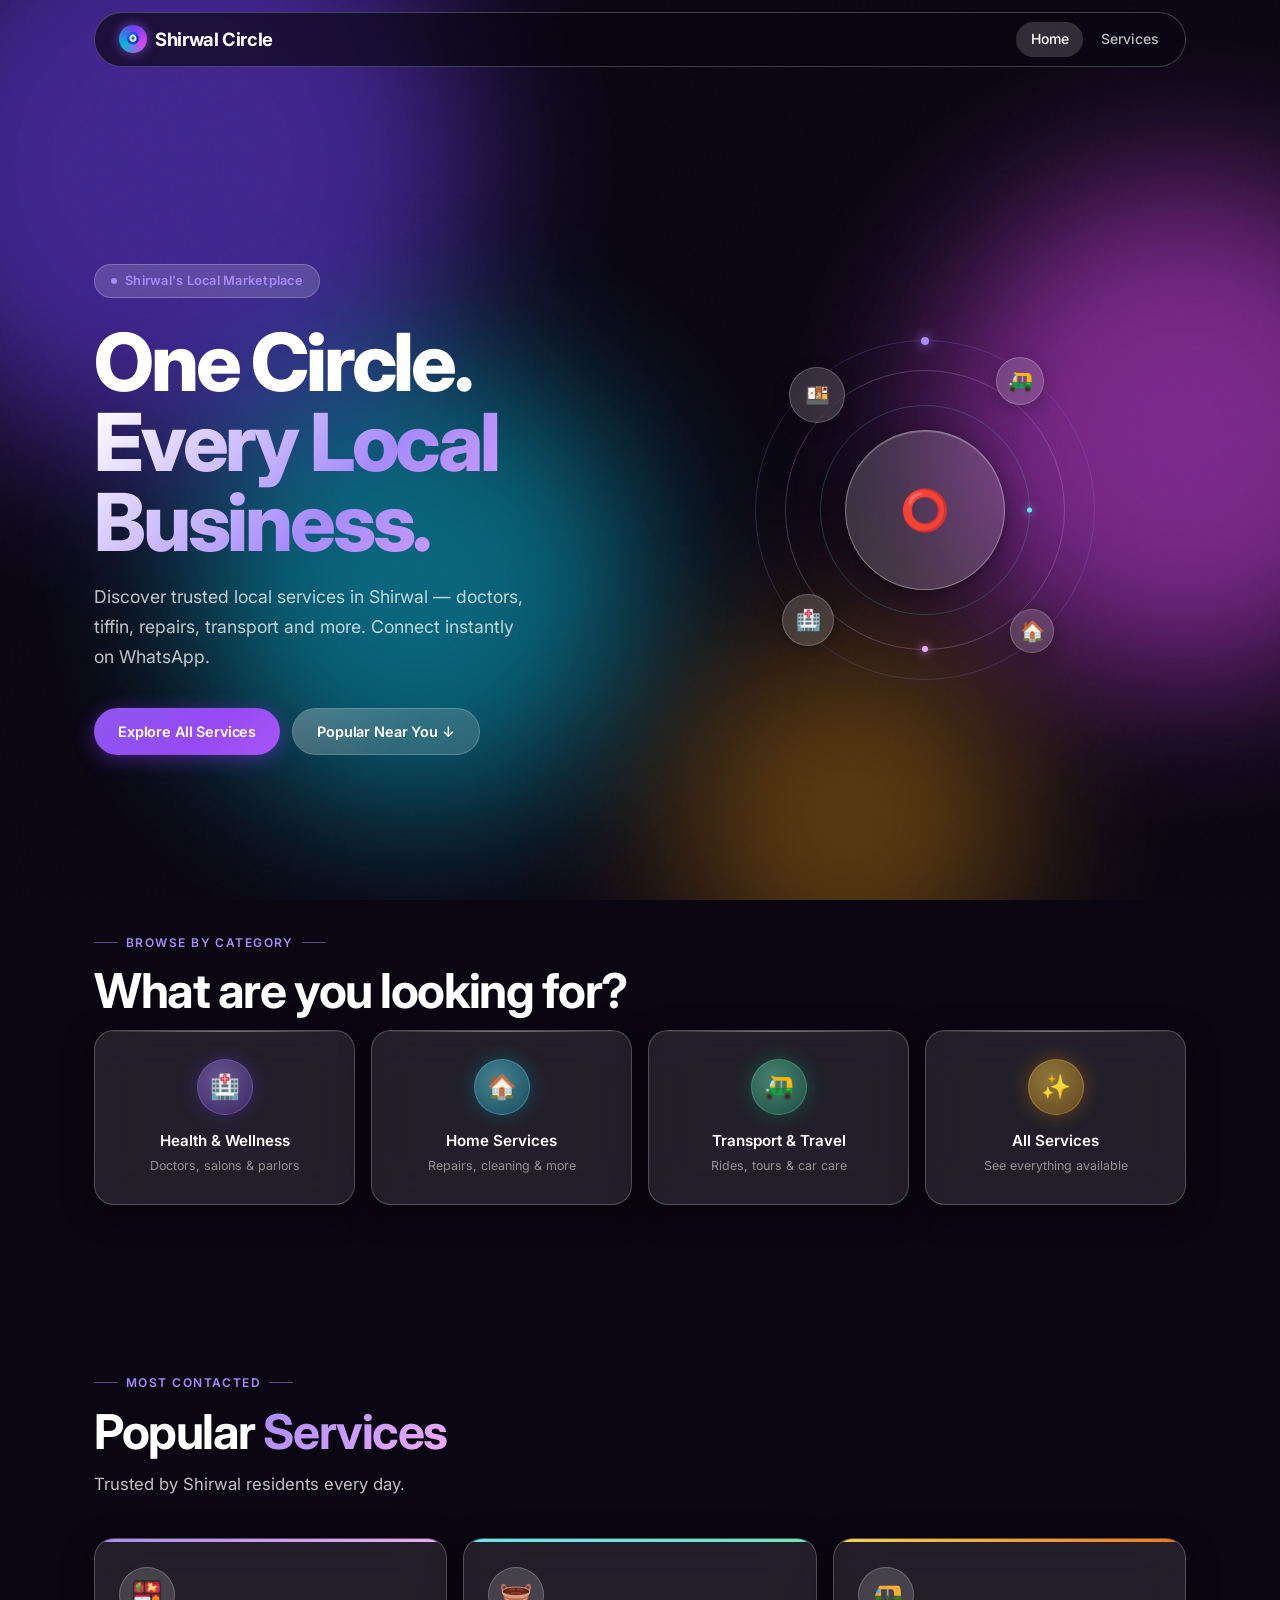
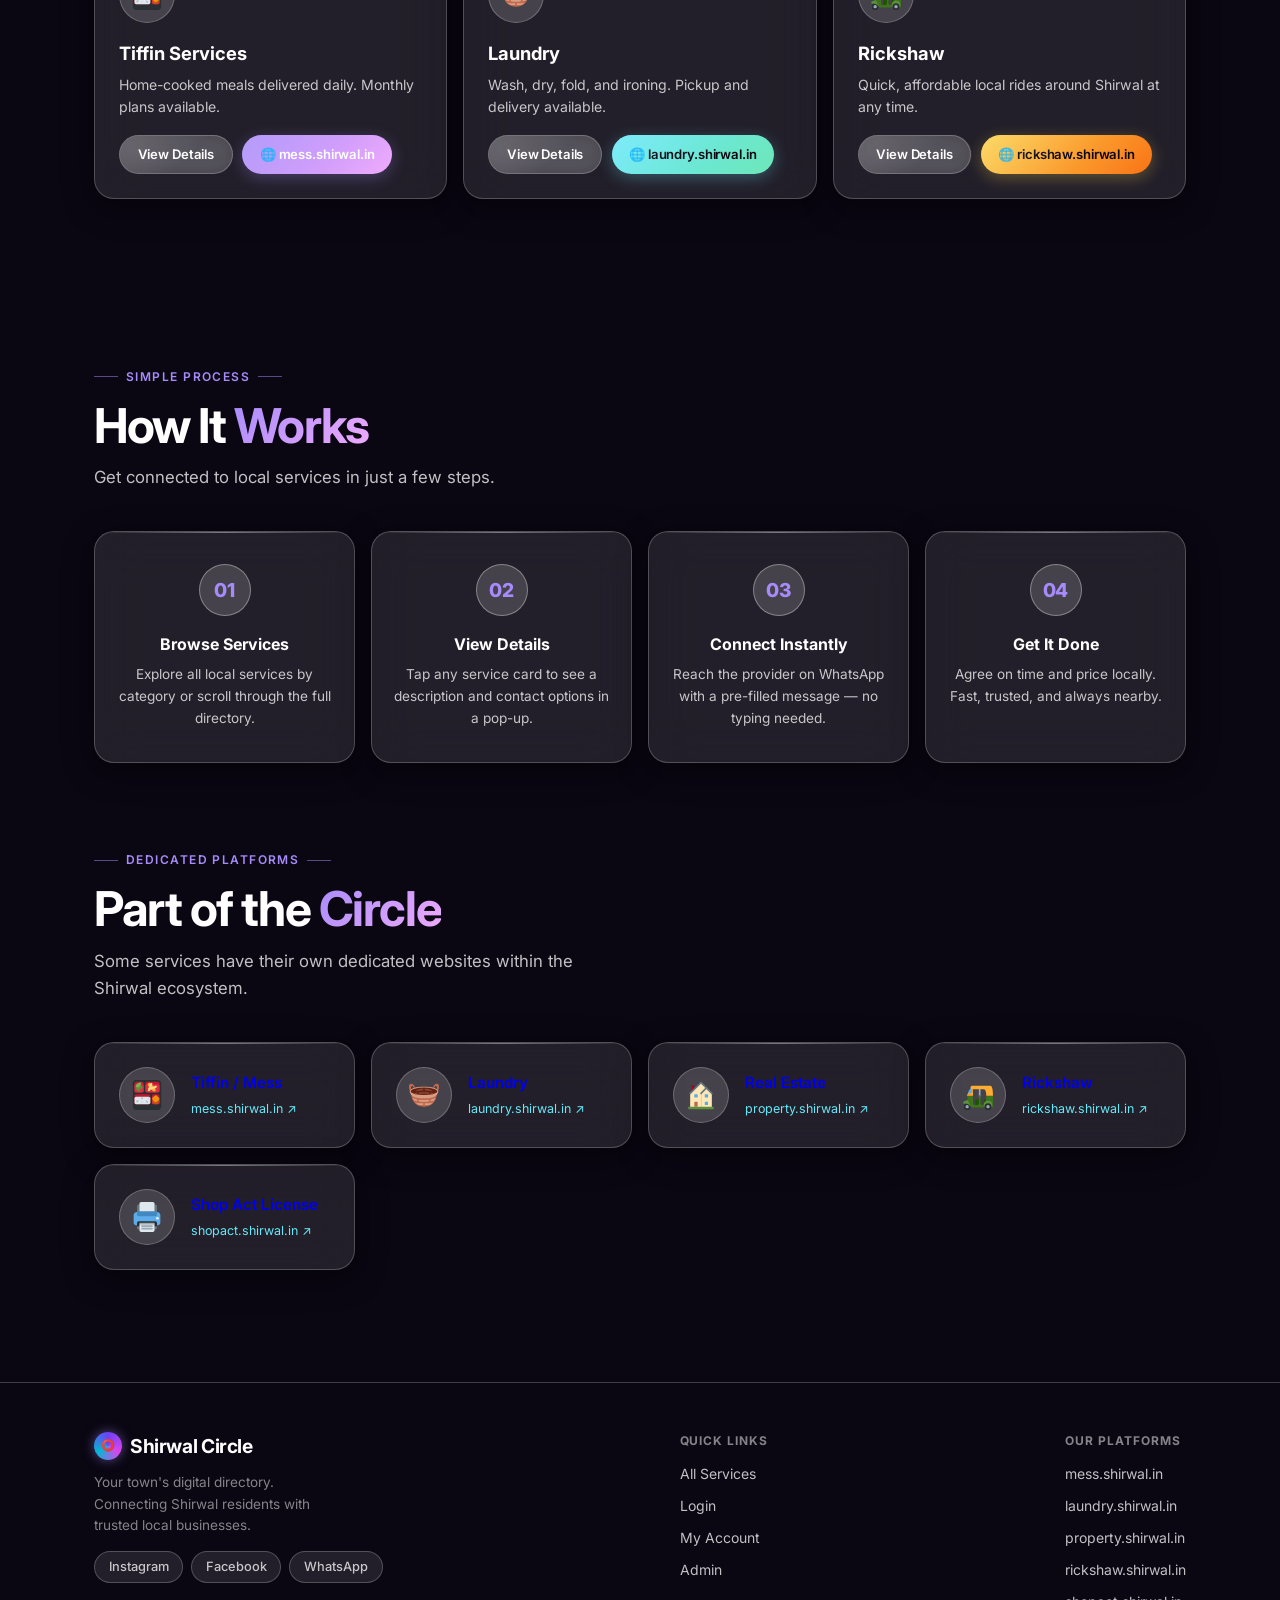
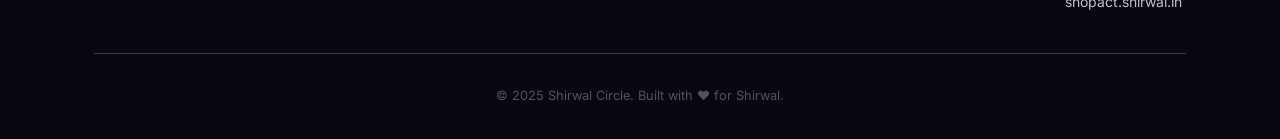
==== commit 098da884: "Update index.html" ====
--- a/index.html
+++ b/index.html
@@ -5,7 +5,7 @@
   <meta name="viewport" content="width=device-width, initial-scale=1.0">
   <title>Shirwal Circle — One Circle. Every Local Business.</title>
   <meta name="description" content="Browse and contact local services in Shirwal — doctors, tiffin, laundry, repair, and more.">
-  <link rel="icon" href="data:image/svg+xml,<svg xmlns='http://www.w3.org/2000/svg' viewBox='0 0 100 100'><text y='.9em' font-size='90'>⭕</text></svg>">
+  <link rel="icon" href="data:image/svg+xml,<svg xmlns='http://www.w3.org/2000/svg' viewBox='0 0 100 100'><text y='.9em' font-size='90'>🧿</text></svg>">
   <link rel="preconnect" href="https://fonts.googleapis.com">
   <link rel="preconnect" href="https://fonts.gstatic.com" crossorigin>
   <link href="https://fonts.googleapis.com/css2?family=Inter:wght@300;400;500;600;700;800&display=swap" rel="stylesheet">
@@ -32,7 +32,7 @@
     <div class="container">
       <div class="navbar-inner">
         <a class="brand" href="index.html">
-          <div class="brand-icon">⭕</div>
+          <div class="brand-icon">🧿</div>
           Shirwal Circle
         </a>
         <div class="nav-links">
--- a/css/style.css
+++ b/css/style.css
@@ -1,559 +1,681 @@
-/* ============================================
-   SHIRWAL CIRCLE — Manga / 2D Ink Style
-   ============================================ */
-
-@import url('https://fonts.googleapis.com/css2?family=Bangers&family=Nunito:wght@400;700;800;900&display=swap');
+/* ================================================
+   SHIRWAL CIRCLE — Glass UI / iOS / Circle Theme
+   ================================================ */
+
+@import url('https://fonts.googleapis.com/css2?family=SF+Pro+Display:wght@300;400;500;600;700&family=Inter:wght@300;400;500;600;700;800&display=swap');
 
 :root {
-  --ink: #0d0d0d;
-  --ink-light: #1a1a2e;
-  --paper: #faf7f0;
-  --paper2: #f0ece0;
-  --accent: #e63946;       /* manga red */
-  --accent2: #f4a261;      /* warm orange */
-  --accent3: #457b9d;      /* ink blue */
-  --yellow: #ffd166;
-  --green: #06d6a0;
-  --border: 3px solid var(--ink);
-  --border-thick: 4px solid var(--ink);
-  --radius: 12px;
-  --shadow: 5px 5px 0px var(--ink);
-  --shadow-red: 5px 5px 0px var(--accent);
-  --shadow-lg: 8px 8px 0px var(--ink);
+  /* Orb colors */
+  --orb-1: #6e40f7;
+  --orb-2: #d946ef;
+  --orb-3: #06b6d4;
+  --orb-4: #f59e0b;
+
+  /* Glass */
+  --glass-bg:         rgba(255,255,255,0.10);
+  --glass-bg-strong:  rgba(255,255,255,0.16);
+  --glass-bg-hover:   rgba(255,255,255,0.20);
+  --glass-border:     rgba(255,255,255,0.22);
+  --glass-border-strong: rgba(255,255,255,0.35);
+  --blur:             blur(24px);
+  --blur-sm:          blur(12px);
+
+  /* Text */
+  --text:       #ffffff;
+  --text-2:     rgba(255,255,255,0.75);
+  --text-3:     rgba(255,255,255,0.50);
+  --text-4:     rgba(255,255,255,0.30);
+
+  /* Accents */
+  --purple:   #a78bfa;
+  --pink:     #f0abfc;
+  --cyan:     #67e8f9;
+  --amber:    #fcd34d;
+  --green:    #6ee7b7;
+  --wa:       #25d366;
+
+  /* Layout */
+  --radius:    20px;
+  --radius-sm: 12px;
+  --radius-xs: 8px;
+  --radius-pill: 100px;
+  --shadow:    0 8px 32px rgba(0,0,0,0.35), 0 2px 8px rgba(0,0,0,0.2);
+  --shadow-sm: 0 4px 16px rgba(0,0,0,0.25);
+  --container: 1140px;
 }
 
 *, *::before, *::after { box-sizing: border-box; margin: 0; padding: 0; }
 html { scroll-behavior: smooth; }
 
 body {
-  font-family: 'Nunito', sans-serif;
-  background: var(--paper);
-  color: var(--ink);
+  font-family: 'Inter', -apple-system, BlinkMacSystemFont, sans-serif;
+  background: #0a0612;
+  color: var(--text);
   min-height: 100vh;
   overflow-x: hidden;
-}
-
-/* Halftone background texture */
-body::before {
-  content: '';
+  line-height: 1.6;
+  -webkit-font-smoothing: antialiased;
+}
+
+/* ── ANIMATED ORB BACKGROUND ── */
+.bg-canvas {
   position: fixed;
   inset: 0;
-  z-index: -1;
-  background-image: radial-gradient(circle, #0d0d0d18 1px, transparent 1px);
-  background-size: 20px 20px;
+  z-index: 0;
+  overflow: hidden;
   pointer-events: none;
 }
 
-/* ── TYPOGRAPHY ── */
-h1, h2, h3 { font-family: 'Bangers', cursive; letter-spacing: 0.04em; line-height: 1.1; }
-.display { font-family: 'Bangers', cursive; letter-spacing: 0.06em; }
+/* Large blurred orbs */
+.orb {
+  position: absolute;
+  border-radius: 50%;
+  filter: blur(80px);
+  opacity: 0.55;
+  animation: orbFloat linear infinite;
+}
+.orb-1 { width: 600px; height: 600px; background: var(--orb-1); top: -15%; left: -10%; animation-duration: 22s; }
+.orb-2 { width: 500px; height: 500px; background: var(--orb-2); top: 20%; right: -12%; animation-duration: 28s; animation-delay: -8s; }
+.orb-3 { width: 450px; height: 450px; background: var(--orb-3); bottom: 10%; left: 15%; animation-duration: 24s; animation-delay: -14s; }
+.orb-4 { width: 350px; height: 350px; background: var(--orb-4); bottom: -10%; right: 20%; animation-duration: 32s; animation-delay: -6s; opacity: 0.35; }
+
+@keyframes orbFloat {
+  0%   { transform: translate(0,0) scale(1); }
+  33%  { transform: translate(40px,-30px) scale(1.05); }
+  66%  { transform: translate(-25px,20px) scale(0.97); }
+  100% { transform: translate(0,0) scale(1); }
+}
+
+/* Decorative circle rings scattered on bg */
+.ring {
+  position: absolute;
+  border-radius: 50%;
+  border: 1px solid rgba(255,255,255,0.06);
+  pointer-events: none;
+}
+
+/* Noise texture overlay */
+.bg-canvas::after {
+  content: '';
+  position: absolute;
+  inset: 0;
+  background-image: url("data:image/svg+xml,%3Csvg viewBox='0 0 256 256' xmlns='http://www.w3.org/2000/svg'%3E%3Cfilter id='noise'%3E%3CfeTurbulence type='fractalNoise' baseFrequency='0.9' numOctaves='4' stitchTiles='stitch'/%3E%3C/filter%3E%3Crect width='100%25' height='100%25' filter='url(%23noise)' opacity='0.04'/%3E%3C/svg%3E");
+  opacity: 0.4;
+}
 
 /* ── LAYOUT ── */
-.container { max-width: 1160px; margin: 0 auto; padding: 0 1.25rem; }
-.section { padding: 4rem 0; }
+.page-wrap { position: relative; z-index: 1; }
+.container { max-width: var(--container); margin: 0 auto; padding: 0 1.5rem; }
+.section { padding: 5rem 0; }
+
+/* ── GLASS CARD ── */
+.glass {
+  background: var(--glass-bg);
+  border: 1px solid var(--glass-border);
+  border-radius: var(--radius);
+  backdrop-filter: var(--blur);
+  -webkit-backdrop-filter: var(--blur);
+  box-shadow: var(--shadow);
+  position: relative;
+  overflow: hidden;
+  /* Subtle inner top highlight */
+}
+.glass::before {
+  content: '';
+  position: absolute;
+  top: 0; left: 0; right: 0;
+  height: 1px;
+  background: linear-gradient(90deg, transparent, rgba(255,255,255,0.4), transparent);
+  pointer-events: none;
+}
+.glass:hover {
+  background: var(--glass-bg-hover);
+  border-color: var(--glass-border-strong);
+  transform: translateY(-2px);
+  transition: all 0.25s ease;
+  box-shadow: 0 16px 48px rgba(0,0,0,0.4), 0 4px 12px rgba(0,0,0,0.25);
+}
+.glass.no-hover:hover { transform: none; box-shadow: var(--shadow); }
+.card-pad { padding: 1.5rem; }
 
 /* ── NAVBAR ── */
 .navbar {
   position: sticky;
   top: 0;
   z-index: 100;
-  background: var(--ink);
-  border-bottom: 4px solid var(--accent);
-  padding: 0.7rem 0;
-}
-.navbar .container { display: flex; align-items: center; gap: 1rem; flex-wrap: wrap; }
+  padding: 0.75rem 0;
+}
+.navbar-inner {
+  background: rgba(10,6,18,0.65);
+  backdrop-filter: var(--blur);
+  -webkit-backdrop-filter: var(--blur);
+  border: 1px solid var(--glass-border);
+  border-radius: var(--radius-pill);
+  padding: 0.55rem 0.75rem 0.55rem 1.5rem;
+  display: flex;
+  align-items: center;
+  gap: 0.5rem;
+}
 .brand {
-  font-family: 'Bangers', cursive;
-  font-size: 1.6rem;
-  letter-spacing: 0.05em;
-  color: var(--yellow);
+  font-size: 1.15rem;
+  font-weight: 700;
+  color: var(--text);
   text-decoration: none;
-  text-shadow: 2px 2px 0 var(--accent);
+  letter-spacing: -0.02em;
   flex: 1;
-}
-.brand span { color: #fff; }
-.nav-links { display: flex; align-items: center; gap: 0.25rem; flex-wrap: wrap; }
+  display: flex;
+  align-items: center;
+  gap: 0.5rem;
+}
+.brand-icon {
+  width: 28px; height: 28px;
+  border-radius: 50%;
+  background: conic-gradient(from 0deg, var(--orb-1), var(--orb-2), var(--orb-3), var(--orb-1));
+  display: flex; align-items: center; justify-content: center;
+  font-size: 0.7rem;
+  flex-shrink: 0;
+  box-shadow: 0 0 12px rgba(167,139,250,0.5);
+}
+.nav-links { display: flex; align-items: center; gap: 0.2rem; flex-wrap: wrap; }
 .nav-links a, .nav-links button {
-  color: #fff;
+  color: var(--text-2);
   text-decoration: none;
-  font-size: 0.88rem;
-  font-weight: 800;
-  padding: 0.35rem 0.9rem;
-  border-radius: 6px;
-  border: 2px solid transparent;
+  font-size: 0.875rem;
+  font-weight: 500;
+  padding: 0.4rem 0.9rem;
+  border-radius: var(--radius-pill);
+  border: none;
   background: transparent;
   cursor: pointer;
-  font-family: 'Nunito', sans-serif;
-  transition: background 0.15s, border-color 0.15s, color 0.15s;
-  text-transform: uppercase;
-  letter-spacing: 0.03em;
-}
-.nav-links a:hover, .nav-links button:hover {
-  background: var(--accent);
-  border-color: var(--accent);
-  color: #fff;
-}
-.nav-links a.active { background: var(--yellow); color: var(--ink); border-color: var(--yellow); }
-
-/* ── MANGA CARD ── */
-.manga-card {
-  background: #fff;
-  border: var(--border-thick);
-  border-radius: var(--radius);
-  box-shadow: var(--shadow);
-  transition: transform 0.15s, box-shadow 0.15s;
+  font-family: inherit;
+  transition: color 0.2s, background 0.2s;
+  white-space: nowrap;
+}
+.nav-links a:hover, .nav-links button:hover { color: var(--text); background: var(--glass-bg); }
+.nav-links a.active { color: var(--text); background: var(--glass-bg-strong); }
+
+/* ── BUTTONS ── */
+.btn {
+  display: inline-flex; align-items: center; justify-content: center; gap: 0.5rem;
+  padding: 0.7rem 1.5rem;
+  border-radius: var(--radius-pill);
+  font-family: inherit;
+  font-size: 0.9rem;
+  font-weight: 600;
+  cursor: pointer;
+  text-decoration: none;
+  border: none;
+  transition: all 0.2s ease;
   position: relative;
   overflow: hidden;
-}
-.manga-card:hover { transform: translate(-2px, -2px); box-shadow: var(--shadow-lg); }
-.manga-card.red-accent { border-color: var(--accent); box-shadow: var(--shadow-red); }
-
-/* Speed lines decoration on cards */
-.manga-card::before {
+  letter-spacing: -0.01em;
+}
+.btn::after {
   content: '';
   position: absolute;
-  top: -20px; right: -20px;
-  width: 80px; height: 80px;
-  background: conic-gradient(from 0deg, transparent 0deg 8deg, var(--ink) 8deg 9deg, transparent 9deg 18deg, var(--ink) 18deg 19deg, transparent 19deg 27deg, var(--ink) 27deg 28deg, transparent 28deg 36deg);
-  opacity: 0.06;
-  border-radius: 50%;
-}
-
-.card-pad { padding: 1.4rem; }
-
-/* ── BUTTONS ── */
-.btn {
-  display: inline-flex; align-items: center; justify-content: center; gap: 0.4rem;
-  padding: 0.6rem 1.4rem;
-  font-family: 'Nunito', sans-serif;
-  font-weight: 900;
-  font-size: 0.9rem;
-  border-radius: 8px;
-  border: var(--border);
-  cursor: pointer;
-  text-decoration: none;
+  inset: 0;
+  background: linear-gradient(135deg, rgba(255,255,255,0.15) 0%, transparent 60%);
+  pointer-events: none;
+}
+.btn-primary {
+  background: linear-gradient(135deg, #7c3aed, #a855f7);
+  color: #fff;
+  box-shadow: 0 4px 20px rgba(124,58,237,0.45);
+}
+.btn-primary:hover { transform: translateY(-1px); box-shadow: 0 8px 28px rgba(124,58,237,0.6); }
+.btn-glass {
+  background: var(--glass-bg-strong);
+  border: 1px solid var(--glass-border);
+  color: var(--text);
+  backdrop-filter: var(--blur-sm);
+  -webkit-backdrop-filter: var(--blur-sm);
+}
+.btn-glass:hover { background: var(--glass-bg-hover); border-color: var(--glass-border-strong); transform: translateY(-1px); }
+.btn-wa {
+  background: linear-gradient(135deg, #25d366, #128c7e);
+  color: #fff;
+  box-shadow: 0 4px 20px rgba(37,211,102,0.35);
+}
+.btn-wa:hover { transform: translateY(-1px); box-shadow: 0 8px 28px rgba(37,211,102,0.5); }
+.btn-sm { padding: 0.5rem 1.1rem; font-size: 0.82rem; }
+
+/* ── SECTION TITLE ── */
+.section-label {
+  display: inline-flex; align-items: center; gap: 0.5rem;
+  font-size: 0.75rem;
+  font-weight: 600;
   text-transform: uppercase;
-  letter-spacing: 0.04em;
-  transition: transform 0.12s, box-shadow 0.12s;
-  position: relative;
-  box-shadow: 4px 4px 0 var(--ink);
-}
-.btn:hover { transform: translate(-2px, -2px); box-shadow: 6px 6px 0 var(--ink); }
-.btn:active { transform: translate(2px, 2px); box-shadow: 2px 2px 0 var(--ink); }
-
-.btn-red { background: var(--accent); color: #fff; }
-.btn-yellow { background: var(--yellow); color: var(--ink); }
-.btn-blue { background: var(--accent3); color: #fff; }
-.btn-white { background: #fff; color: var(--ink); }
-.btn-ink { background: var(--ink); color: #fff; }
-.btn-green { background: var(--green); color: var(--ink); }
-.btn-wa { background: #25d366; color: #fff; border-color: #1da851; box-shadow: 4px 4px 0 #1da851; }
-.btn-wa:hover { box-shadow: 6px 6px 0 #1da851; }
-
-/* ── SPEECH BUBBLE ── */
-.speech-bubble {
-  background: var(--yellow);
-  border: 3px solid var(--ink);
-  border-radius: 16px 16px 16px 4px;
-  padding: 0.5rem 1rem;
-  font-weight: 800;
-  font-size: 0.82rem;
-  display: inline-block;
-  position: relative;
-  box-shadow: 3px 3px 0 var(--ink);
-}
-.speech-bubble::after {
+  letter-spacing: 0.12em;
+  color: var(--purple);
+  margin-bottom: 0.85rem;
+}
+.section-label::before, .section-label::after {
   content: '';
-  position: absolute;
-  bottom: -10px; left: 16px;
-  width: 0; height: 0;
-  border-left: 8px solid transparent;
-  border-right: 4px solid transparent;
-  border-top: 10px solid var(--ink);
-}
-.speech-bubble.red { background: var(--accent); color: #fff; }
-.speech-bubble.blue { background: var(--accent3); color: #fff; }
-.speech-bubble.blue::after { border-top-color: var(--accent3); }
-
-/* ── PANEL DIVIDER (manga panel lines) ── */
-.panel-divider {
-  border: none;
-  border-top: 4px solid var(--ink);
-  margin: 0;
-}
-.panel-strip {
-  background: var(--ink);
-  color: var(--yellow);
-  padding: 0.6rem 0;
-  font-family: 'Bangers', cursive;
-  font-size: 1.1rem;
-  letter-spacing: 0.1em;
-  text-align: center;
-  text-transform: uppercase;
-}
-
-/* ── SECTION TITLE ── */
+  height: 1px;
+  width: 24px;
+  background: var(--purple);
+  opacity: 0.5;
+}
 .section-title {
   font-size: clamp(2rem, 5vw, 3rem);
-  position: relative;
-  display: inline-block;
-  margin-bottom: 0.25rem;
-}
-.section-title .underline {
-  display: block;
-  height: 6px;
-  background: var(--accent);
-  border-radius: 2px;
-  margin-top: 4px;
-}
-.section-sub { color: #555; font-size: 1rem; margin-bottom: 2rem; font-weight: 700; }
-
-/* ── GRIDS ── */
-.grid { display: grid; gap: 1.25rem; }
-.vendor-grid { grid-template-columns: 1fr; }
-@media (min-width: 600px) { .vendor-grid { grid-template-columns: repeat(2, 1fr); } }
-@media (min-width: 960px) { .vendor-grid { grid-template-columns: repeat(3, 1fr); } }
-.cat-grid { grid-template-columns: repeat(2, 1fr); gap: 1rem; }
-@media (min-width: 700px) { .cat-grid { grid-template-columns: repeat(4, 1fr); } }
-.how-grid { grid-template-columns: 1fr; gap: 1.25rem; }
-@media (min-width: 700px) { .how-grid { grid-template-columns: repeat(2, 1fr); } }
-@media (min-width: 1024px) { .how-grid { grid-template-columns: repeat(4, 1fr); } }
+  font-weight: 700;
+  letter-spacing: -0.03em;
+  line-height: 1.1;
+  margin-bottom: 0.75rem;
+}
+.section-title .grad {
+  background: linear-gradient(135deg, var(--purple), var(--pink));
+  -webkit-background-clip: text;
+  -webkit-text-fill-color: transparent;
+  background-clip: text;
+}
+.section-sub { color: var(--text-2); font-size: 1.05rem; margin-bottom: 2.5rem; font-weight: 400; max-width: 520px; }
 
 /* ── HERO ── */
 .hero {
-  min-height: 88vh;
+  min-height: 94vh;
   display: flex;
   align-items: center;
-  background: var(--paper);
-  border-bottom: var(--border-thick);
+  padding: 6rem 0 5rem;
+}
+.hero-inner { display: grid; gap: 3rem; align-items: center; }
+@media (min-width: 900px) { .hero-inner { grid-template-columns: 1fr 1fr; } }
+
+.hero-eyebrow {
+  display: inline-flex; align-items: center; gap: 0.5rem;
+  padding: 0.35rem 1rem;
+  border-radius: var(--radius-pill);
+  background: var(--glass-bg-strong);
+  border: 1px solid var(--glass-border);
+  font-size: 0.8rem;
+  font-weight: 600;
+  color: var(--purple);
+  margin-bottom: 1.5rem;
+  letter-spacing: 0.02em;
+}
+.hero-eyebrow .dot { width: 6px; height: 6px; border-radius: 50%; background: var(--purple); animation: pulse 2s infinite; }
+@keyframes pulse { 0%,100%{opacity:1;transform:scale(1)} 50%{opacity:0.4;transform:scale(0.8)} }
+
+.hero h1 {
+  font-size: clamp(2.8rem, 7vw, 5rem);
+  font-weight: 800;
+  letter-spacing: -0.04em;
+  line-height: 1.0;
+  margin-bottom: 1.25rem;
+}
+.hero h1 .line-grad {
+  display: block;
+  background: linear-gradient(135deg, #fff 0%, var(--purple) 50%, var(--pink) 100%);
+  -webkit-background-clip: text;
+  -webkit-text-fill-color: transparent;
+  background-clip: text;
+}
+.hero p { font-size: 1.1rem; color: var(--text-2); margin-bottom: 2.25rem; max-width: 440px; line-height: 1.7; }
+.hero-cta { display: flex; gap: 0.75rem; flex-wrap: wrap; }
+
+/* Hero visual — circle composition */
+.hero-visual { display: flex; align-items: center; justify-content: center; }
+.circle-stack {
   position: relative;
-  overflow: hidden;
-  padding: 4rem 0 3rem;
-}
-/* Speed lines behind hero text */
-.hero::after {
+  width: 340px; height: 340px;
+  flex-shrink: 0;
+}
+.circle-stack .ring-outer {
+  position: absolute;
+  inset: 0;
+  border-radius: 50%;
+  border: 1px solid rgba(167,139,250,0.2);
+  animation: spinSlow 30s linear infinite;
+}
+.circle-stack .ring-mid {
+  position: absolute;
+  inset: 30px;
+  border-radius: 50%;
+  border: 1px solid rgba(240,171,252,0.25);
+  animation: spinSlow 20s linear infinite reverse;
+}
+.circle-stack .ring-inner {
+  position: absolute;
+  inset: 65px;
+  border-radius: 50%;
+  border: 1px solid rgba(103,232,249,0.2);
+  animation: spinSlow 15s linear infinite;
+}
+@keyframes spinSlow { to { transform: rotate(360deg); } }
+
+/* Orbiting dots on rings */
+.ring-outer::before {
   content: '';
   position: absolute;
-  right: -5%;
-  top: 50%;
+  width: 8px; height: 8px;
+  background: var(--purple);
+  border-radius: 50%;
+  top: -4px; left: 50%;
+  transform: translateX(-50%);
+  box-shadow: 0 0 12px var(--purple);
+}
+.ring-mid::before {
+  content: '';
+  position: absolute;
+  width: 6px; height: 6px;
+  background: var(--pink);
+  border-radius: 50%;
+  bottom: -3px; left: 50%;
+  transform: translateX(-50%);
+  box-shadow: 0 0 10px var(--pink);
+}
+.ring-inner::before {
+  content: '';
+  position: absolute;
+  width: 5px; height: 5px;
+  background: var(--cyan);
+  border-radius: 50%;
+  top: 50%; right: -2.5px;
   transform: translateY(-50%);
-  width: 55%;
-  height: 120%;
-  background: conic-gradient(from 0deg at 100% 50%,
-    transparent 0deg 4deg, rgba(230,57,70,0.08) 4deg 5deg,
-    transparent 5deg 9deg, rgba(230,57,70,0.08) 9deg 10deg,
-    transparent 10deg 14deg, rgba(230,57,70,0.08) 14deg 15deg,
-    transparent 15deg 19deg, rgba(230,57,70,0.08) 19deg 20deg,
-    transparent 20deg 24deg, rgba(230,57,70,0.08) 24deg 25deg,
-    transparent 25deg 360deg
-  );
-  pointer-events: none;
-  z-index: 0;
-}
-.hero .container { position: relative; z-index: 1; }
-.hero-tag {
-  display: inline-block;
-  background: var(--accent);
-  color: #fff;
-  font-family: 'Bangers', cursive;
-  font-size: 1rem;
-  letter-spacing: 0.1em;
-  padding: 0.3rem 1rem;
-  border: 2px solid var(--ink);
-  border-radius: 6px;
-  box-shadow: 3px 3px 0 var(--ink);
-  margin-bottom: 1.25rem;
-  text-transform: uppercase;
-}
-.hero h1 {
-  font-size: clamp(3rem, 9vw, 6rem);
-  line-height: 0.95;
-  margin-bottom: 1.25rem;
-}
-.hero h1 .stroke {
-  -webkit-text-stroke: 3px var(--ink);
-  color: transparent;
-}
-.hero h1 .fill { color: var(--accent); }
-.hero p { font-size: 1.1rem; font-weight: 700; color: #333; max-width: 480px; margin-bottom: 2rem; line-height: 1.6; }
-.hero-cta { display: flex; gap: 0.75rem; flex-wrap: wrap; }
+  box-shadow: 0 0 8px var(--cyan);
+}
+
+/* Center circle */
+.circle-center {
+  position: absolute;
+  inset: 90px;
+  border-radius: 50%;
+  background: var(--glass-bg-strong);
+  border: 1px solid var(--glass-border-strong);
+  backdrop-filter: var(--blur);
+  -webkit-backdrop-filter: var(--blur);
+  display: flex;
+  flex-direction: column;
+  align-items: center;
+  justify-content: center;
+  box-shadow: var(--shadow), inset 0 1px 0 rgba(255,255,255,0.2);
+  font-size: 2.5rem;
+}
+
+/* Satellite circles */
+.sat-circle {
+  position: absolute;
+  border-radius: 50%;
+  background: var(--glass-bg-strong);
+  border: 1px solid var(--glass-border);
+  backdrop-filter: var(--blur-sm);
+  display: flex; align-items: center; justify-content: center;
+  font-size: 1.25rem;
+  box-shadow: var(--shadow-sm);
+}
+.sat-1 { width: 56px; height: 56px; top: 8%;  left: 10%; }
+.sat-2 { width: 48px; height: 48px; top: 5%;  right: 15%; }
+.sat-3 { width: 52px; height: 52px; bottom: 10%; left: 8%; }
+.sat-4 { width: 44px; height: 44px; bottom: 8%; right: 12%; }
+
+/* ── SERVICE ICON CIRCLES ── */
+.svc-icon {
+  width: 56px; height: 56px;
+  border-radius: 50%;
+  background: var(--glass-bg-strong);
+  border: 1px solid var(--glass-border);
+  display: flex; align-items: center; justify-content: center;
+  margin-bottom: 1rem;
+  flex-shrink: 0;
+  transition: all 0.2s;
+}
+.svc-icon img { width: 30px; height: 30px; }
+.glass:hover .svc-icon {
+  background: rgba(167,139,250,0.15);
+  border-color: rgba(167,139,250,0.4);
+  box-shadow: 0 0 20px rgba(167,139,250,0.2);
+}
+
+/* ── GRIDS ── */
+.vendor-grid { display: grid; gap: 1rem; grid-template-columns: 1fr; }
+@media (min-width: 580px) { .vendor-grid { grid-template-columns: repeat(2,1fr); } }
+@media (min-width: 960px) { .vendor-grid { grid-template-columns: repeat(3,1fr); } }
+.cat-grid { display: grid; gap: 1rem; grid-template-columns: repeat(2,1fr); }
+@media (min-width: 700px) { .cat-grid { grid-template-columns: repeat(4,1fr); } }
+.how-grid { display: grid; gap: 1rem; grid-template-columns: 1fr; }
+@media (min-width: 700px)  { .how-grid { grid-template-columns: repeat(2,1fr); } }
+@media (min-width: 1000px) { .how-grid { grid-template-columns: repeat(4,1fr); } }
 
 /* ── SERVICE CARD ── */
 .service-card { display: flex; flex-direction: column; }
-.service-card .logo-wrap {
-  width: 56px; height: 56px;
-  border: 3px solid var(--ink);
-  border-radius: 10px;
-  background: var(--paper2);
-  display: flex; align-items: center; justify-content: center;
-  margin-bottom: 0.85rem;
-  overflow: hidden;
-  box-shadow: 3px 3px 0 var(--ink);
-}
-.service-card .logo-wrap img { width: 38px; height: 38px; object-fit: contain; }
-.service-card h3 { font-size: 1.1rem; margin-bottom: 0.3rem; }
-.service-card p { font-size: 0.85rem; color: #555; font-weight: 700; flex: 1; margin-bottom: 1rem; }
-.service-card .actions { display: flex; gap: 0.5rem; flex-wrap: wrap; margin-top: auto; }
-.service-card .ext-link {
+.service-card h3 { font-size: 1rem; font-weight: 600; margin-bottom: 0.35rem; letter-spacing: -0.01em; }
+.service-card p { font-size: 0.85rem; color: var(--text-2); flex: 1; margin-bottom: 1rem; line-height: 1.55; }
+.ext-link {
   display: inline-flex; align-items: center; gap: 0.3rem;
-  font-size: 0.75rem; font-weight: 800;
-  color: var(--accent3);
+  font-size: 0.75rem; font-weight: 600;
+  color: var(--cyan);
   text-decoration: none;
-  border-bottom: 2px solid var(--accent3);
-  padding-bottom: 1px;
   margin-top: 0.5rem;
-  text-transform: uppercase;
-  letter-spacing: 0.04em;
-}
-.service-card .ext-link:hover { color: var(--accent); border-color: var(--accent); }
+  opacity: 0.8;
+  transition: opacity 0.2s;
+  letter-spacing: 0.01em;
+}
+.ext-link:hover { opacity: 1; }
 
 /* ── CATEGORY CARD ── */
 .cat-card {
   text-decoration: none;
-  color: var(--ink);
+  color: var(--text);
   text-align: center;
-  padding: 1.5rem 0.75rem;
-  display: block;
-}
-.cat-card .cat-icon {
-  font-size: 2.2rem;
-  margin-bottom: 0.6rem;
-  display: block;
-  filter: drop-shadow(2px 2px 0 rgba(0,0,0,0.2));
-}
-.cat-card h3 { font-size: 1rem; }
-.cat-card p { font-size: 0.78rem; color: #666; font-weight: 700; margin-top: 0.2rem; }
-
-/* Different accent colors per cat card */
-.cat-card:nth-child(1) { background: #fff0f0; }
-.cat-card:nth-child(2) { background: #f0f4ff; }
-.cat-card:nth-child(3) { background: #f0fff8; }
-.cat-card:nth-child(4) { background: #fffbf0; }
+  padding: 1.75rem 1rem;
+  display: flex;
+  flex-direction: column;
+  align-items: center;
+}
+.cat-card .cat-orb {
+  width: 56px; height: 56px;
+  border-radius: 50%;
+  display: flex; align-items: center; justify-content: center;
+  font-size: 1.5rem;
+  margin-bottom: 0.85rem;
+  transition: transform 0.2s, box-shadow 0.2s;
+}
+.cat-card:hover .cat-orb { transform: scale(1.1); }
+.cat-card h3 { font-size: 0.95rem; font-weight: 600; margin-bottom: 0.2rem; }
+.cat-card p { font-size: 0.78rem; color: var(--text-3); }
+.orb-purple { background: radial-gradient(circle at 40% 35%, rgba(167,139,250,0.5), rgba(124,58,237,0.3)); border: 1px solid rgba(167,139,250,0.3); box-shadow: 0 0 20px rgba(124,58,237,0.3); }
+.orb-cyan   { background: radial-gradient(circle at 40% 35%, rgba(103,232,249,0.5), rgba(6,182,212,0.3)); border: 1px solid rgba(103,232,249,0.3); box-shadow: 0 0 20px rgba(6,182,212,0.3); }
+.orb-green  { background: radial-gradient(circle at 40% 35%, rgba(110,231,183,0.5), rgba(16,185,129,0.3)); border: 1px solid rgba(110,231,183,0.3); box-shadow: 0 0 20px rgba(16,185,129,0.3); }
+.orb-amber  { background: radial-gradient(circle at 40% 35%, rgba(252,211,77,0.5), rgba(245,158,11,0.3)); border: 1px solid rgba(252,211,77,0.3); box-shadow: 0 0 20px rgba(245,158,11,0.3); }
+
+/* ── HOW CARD ── */
+.how-card { text-align: center; padding: 2rem 1.25rem; }
+.how-num {
+  width: 52px; height: 52px;
+  border-radius: 50%;
+  background: var(--glass-bg-strong);
+  border: 1px solid var(--glass-border-strong);
+  display: flex; align-items: center; justify-content: center;
+  font-size: 1.2rem;
+  font-weight: 800;
+  margin: 0 auto 1rem;
+  color: var(--purple);
+  letter-spacing: -0.02em;
+}
+.how-card h3 { font-size: 1rem; font-weight: 700; margin-bottom: 0.4rem; }
+.how-card p { font-size: 0.85rem; color: var(--text-2); }
 
 /* ── SECTION GROUP (vendors page) ── */
-.section-group { margin-bottom: 3rem; }
+.section-group { margin-bottom: 3.5rem; }
 .group-title {
   display: flex; align-items: center; gap: 0.75rem;
-  font-size: 1.6rem;
+  font-size: 1.15rem; font-weight: 700;
   margin-bottom: 1.25rem;
-  padding-bottom: 0.6rem;
-  border-bottom: 3px solid var(--ink);
-}
-.group-title .icon-badge {
-  background: var(--ink);
-  color: var(--yellow);
-  padding: 0.2rem 0.6rem;
-  border-radius: 6px;
-  font-size: 1rem;
-}
-
-/* ── QUICK JUMP ── */
-.jump-panel {
-  display: flex; gap: 0.5rem; flex-wrap: wrap;
-  padding: 0.85rem 1.1rem;
-  margin-bottom: 2rem;
-  align-items: center;
-}
+  padding-bottom: 0.75rem;
+  border-bottom: 1px solid var(--glass-border);
+  letter-spacing: -0.02em;
+}
+.group-orb {
+  width: 32px; height: 32px;
+  border-radius: 50%;
+  display: flex; align-items: center; justify-content: center;
+  font-size: 0.9rem;
+  flex-shrink: 0;
+}
+
+/* ── JUMP PANEL ── */
+.jump-panel { display: flex; gap: 0.5rem; flex-wrap: wrap; align-items: center; padding: 1rem 1.25rem; margin-bottom: 2rem; }
 .jump-chip {
-  display: inline-flex; align-items: center; gap: 0.3rem;
-  padding: 0.3rem 0.8rem;
-  border: 2px solid var(--ink);
-  border-radius: 6px;
-  background: #fff;
-  color: var(--ink);
+  display: inline-flex; align-items: center; gap: 0.35rem;
+  padding: 0.35rem 0.9rem;
+  border-radius: var(--radius-pill);
+  background: var(--glass-bg);
+  border: 1px solid var(--glass-border);
+  color: var(--text-2);
   font-size: 0.82rem;
-  font-weight: 800;
+  font-weight: 500;
   text-decoration: none;
-  text-transform: uppercase;
-  letter-spacing: 0.03em;
-  box-shadow: 3px 3px 0 var(--ink);
-  transition: transform 0.12s, box-shadow 0.12s;
-}
-.jump-chip:hover { transform: translate(-1px, -1px); box-shadow: 4px 4px 0 var(--ink); background: var(--yellow); }
+  transition: all 0.2s;
+  backdrop-filter: var(--blur-sm);
+}
+.jump-chip:hover { background: var(--glass-bg-strong); color: var(--text); border-color: var(--glass-border-strong); }
 
 /* ── POPUP MODAL ── */
 .service-modal[hidden] { display: none !important; }
 .service-modal {
   position: fixed; inset: 0; z-index: 200;
   display: flex; align-items: center; justify-content: center;
-  padding: 1rem;
+  padding: 1.25rem;
 }
 .service-modal-backdrop {
   position: absolute; inset: 0;
-  background: rgba(13,13,13,0.75);
+  background: rgba(5,3,12,0.8);
+  backdrop-filter: blur(8px);
 }
 .service-popup {
   position: relative; z-index: 1;
   max-width: 460px; width: 100%;
-  animation: popIn 0.2s cubic-bezier(0.34,1.56,0.64,1);
+  padding: 2rem;
+  animation: popIn 0.28s cubic-bezier(0.34,1.56,0.64,1);
 }
 @keyframes popIn {
-  from { transform: scale(0.85) rotate(-2deg); opacity: 0; }
-  to   { transform: scale(1) rotate(0deg); opacity: 1; }
-}
-.service-popup h2 { font-size: 1.8rem; margin-bottom: 0.5rem; }
-.service-popup p { font-size: 0.92rem; color: #444; font-weight: 700; line-height: 1.6; }
-.popup-actions { display: flex; gap: 0.65rem; flex-wrap: wrap; margin-top: 1.25rem; }
+  from { transform: scale(0.88) translateY(12px); opacity: 0; }
+  to   { transform: scale(1) translateY(0); opacity: 1; }
+}
+.popup-icon {
+  width: 64px; height: 64px;
+  border-radius: 50%;
+  background: var(--glass-bg-strong);
+  border: 1px solid var(--glass-border);
+  display: flex; align-items: center; justify-content: center;
+  margin-bottom: 1.25rem;
+}
+.popup-icon img { width: 36px; height: 36px; }
+.service-popup h2 { font-size: 1.6rem; font-weight: 700; margin-bottom: 0.5rem; letter-spacing: -0.03em; }
+.service-popup p { color: var(--text-2); font-size: 0.95rem; line-height: 1.65; }
+.popup-actions { display: flex; gap: 0.65rem; flex-wrap: wrap; margin-top: 1.5rem; }
 
 /* ── TOAST ── */
 .toast {
-  position: fixed;
-  bottom: 2rem; left: 50%;
-  transform: translateX(-50%) translateY(20px);
-  background: var(--ink);
-  color: var(--yellow);
-  font-family: 'Bangers', cursive;
-  font-size: 1rem;
-  letter-spacing: 0.05em;
-  padding: 0.5rem 1.4rem;
-  border-radius: 8px;
-  border: 3px solid var(--yellow);
+  position: fixed; bottom: 2rem; left: 50%;
+  transform: translateX(-50%) translateY(16px);
+  background: var(--glass-bg-strong);
+  border: 1px solid var(--glass-border-strong);
+  backdrop-filter: var(--blur);
+  color: var(--text);
+  padding: 0.6rem 1.4rem;
+  border-radius: var(--radius-pill);
+  font-size: 0.875rem;
+  font-weight: 500;
   opacity: 0;
   pointer-events: none;
   transition: opacity 0.25s, transform 0.25s;
   z-index: 300;
   white-space: nowrap;
-  box-shadow: 4px 4px 0 var(--accent);
+  box-shadow: var(--shadow);
 }
 .toast.show { opacity: 1; transform: translateX(-50%) translateY(0); }
 
-/* ── HOW IT WORKS ── */
-.how-card { text-align: center; padding: 1.75rem 1.25rem; }
-.how-num {
-  font-family: 'Bangers', cursive;
-  font-size: 3.5rem;
-  line-height: 1;
-  color: var(--accent);
-  -webkit-text-stroke: 2px var(--ink);
-  margin-bottom: 0.5rem;
-}
-.how-card h3 { font-size: 1.2rem; margin-bottom: 0.4rem; }
-.how-card p { font-size: 0.85rem; color: #555; font-weight: 700; }
-
-/* ── LOGIN ── */
+/* ── POPULAR CARD ── */
+.popular-card { display: flex; flex-direction: column; }
+.popular-card .top-accent {
+  height: 3px;
+  border-radius: 3px 3px 0 0;
+  position: absolute;
+  top: 0; left: 0; right: 0;
+}
+
+/* ── INPUT ── */
+.glass-input {
+  width: 100%; padding: 0.75rem 1rem;
+  border-radius: var(--radius-sm);
+  border: 1px solid var(--glass-border);
+  background: var(--glass-bg);
+  color: var(--text);
+  font-family: inherit; font-size: 0.95rem;
+  outline: none;
+  backdrop-filter: var(--blur-sm);
+  transition: border-color 0.2s, box-shadow 0.2s;
+}
+.glass-input:focus { border-color: var(--purple); box-shadow: 0 0 0 3px rgba(124,58,237,0.2); }
+.glass-input::placeholder { color: var(--text-4); }
 .form-group { margin-bottom: 1.1rem; }
-.form-group label { display: block; font-weight: 800; font-size: 0.88rem; text-transform: uppercase; letter-spacing: 0.05em; margin-bottom: 0.4rem; }
-.manga-input {
-  width: 100%;
-  padding: 0.7rem 1rem;
-  border: var(--border);
-  border-radius: 8px;
-  background: var(--paper2);
-  font-family: 'Nunito', sans-serif;
-  font-size: 1rem;
-  font-weight: 700;
-  color: var(--ink);
-  outline: none;
-  transition: box-shadow 0.15s;
-}
-.manga-input:focus { box-shadow: 4px 4px 0 var(--accent); border-color: var(--accent); }
-.error-box {
-  background: #ffe0e0;
-  border: 2px solid var(--accent);
-  border-radius: 8px;
-  padding: 0.65rem 1rem;
-  font-size: 0.88rem;
-  font-weight: 800;
-  color: var(--accent);
-  margin-bottom: 1rem;
-  display: none;
-}
-
-/* ── ACCOUNT ── */
-.avatar {
-  width: 70px; height: 70px;
-  border-radius: 50%;
-  border: 4px solid var(--ink);
-  background: var(--yellow);
-  display: flex; align-items: center; justify-content: center;
-  font-family: 'Bangers', cursive;
-  font-size: 2rem;
-  color: var(--ink);
-  box-shadow: 4px 4px 0 var(--ink);
-  flex-shrink: 0;
-}
-.info-row { display: flex; justify-content: space-between; padding: 0.7rem 0; border-bottom: 2px dashed #ccc; font-size: 0.92rem; font-weight: 700; }
-.info-row:last-child { border: none; }
-.info-row .lbl { color: #777; text-transform: uppercase; font-size: 0.78rem; letter-spacing: 0.05em; }
-
-/* ── CRED BLOCK ── */
-.cred-block {
-  font-family: monospace;
-  background: var(--ink);
-  color: #a8ff78;
-  border-radius: 8px;
-  padding: 1rem 1.25rem;
-  font-size: 0.88rem;
-  line-height: 1.9;
-  border: 3px solid var(--ink);
-  box-shadow: 4px 4px 0 var(--accent);
-}
-
-/* ── HIGHLIGHT (deep link) ── */
-.highlight-pulse { animation: mangaPop 1.2s ease; }
-@keyframes mangaPop {
-  0%   { transform: scale(1); box-shadow: 4px 4px 0 var(--ink); }
-  30%  { transform: scale(1.04); box-shadow: 8px 8px 0 var(--accent); }
-  100% { transform: scale(1); box-shadow: 4px 4px 0 var(--ink); }
-}
-
-/* ── FOOTER ── */
-footer {
-  background: var(--ink);
-  color: #fff;
-  border-top: var(--border-thick);
-  padding: 2.5rem 0 1.5rem;
-}
-.footer-inner { display: flex; gap: 2rem; flex-wrap: wrap; justify-content: space-between; margin-bottom: 2rem; }
-.footer-brand .brand { color: var(--yellow); font-size: 1.5rem; display: block; margin-bottom: 0.5rem; }
-.footer-brand p { font-size: 0.85rem; color: #aaa; font-weight: 700; max-width: 240px; }
-.footer-links { display: flex; flex-direction: column; gap: 0.5rem; }
-.footer-links strong { color: var(--yellow); font-size: 0.82rem; text-transform: uppercase; letter-spacing: 0.06em; margin-bottom: 0.25rem; display: block; }
-.footer-links a { color: #bbb; text-decoration: none; font-size: 0.88rem; font-weight: 700; transition: color 0.15s; }
-.footer-links a:hover { color: var(--yellow); }
-.social-row { display: flex; gap: 0.5rem; flex-wrap: wrap; margin-top: 0.75rem; }
-.social-chip {
-  padding: 0.3rem 0.8rem;
-  border: 2px solid #fff3;
-  border-radius: 6px;
-  color: #bbb;
-  text-decoration: none;
-  font-size: 0.8rem;
-  font-weight: 800;
-  text-transform: uppercase;
-  transition: border-color 0.15s, color 0.15s;
-}
-.social-chip:hover { border-color: var(--yellow); color: var(--yellow); }
-.footer-copy { text-align: center; color: #666; font-size: 0.8rem; font-weight: 700; border-top: 1px solid #222; padding-top: 1.25rem; }
+.form-group label { display: block; font-size: 0.82rem; font-weight: 600; color: var(--text-2); margin-bottom: 0.4rem; letter-spacing: 0.02em; }
 
 /* ── BADGE ── */
 .badge {
-  display: inline-block;
-  padding: 0.15rem 0.6rem;
-  border-radius: 4px;
-  font-size: 0.72rem;
-  font-weight: 900;
-  text-transform: uppercase;
-  letter-spacing: 0.06em;
-  border: 2px solid currentColor;
-}
-.badge-green { color: #06a572; background: #e0fff5; border-color: #06a572; }
-.badge-red { color: var(--accent); background: #fff0f0; }
+  display: inline-flex; align-items: center; gap: 0.3rem;
+  padding: 0.2rem 0.65rem;
+  border-radius: var(--radius-pill);
+  font-size: 0.72rem; font-weight: 600;
+  letter-spacing: 0.04em; text-transform: uppercase;
+}
+.badge-green { background: rgba(110,231,183,0.15); color: var(--green); border: 1px solid rgba(110,231,183,0.25); }
+.badge-purple { background: rgba(167,139,250,0.15); color: var(--purple); border: 1px solid rgba(167,139,250,0.25); }
+
+/* ── AUTH ── */
+[data-auth="logged-out"] { display: none; }
+.avatar {
+  width: 64px; height: 64px; border-radius: 50%;
+  background: conic-gradient(from 0deg, var(--orb-1), var(--orb-2), var(--orb-3), var(--orb-1));
+  display: flex; align-items: center; justify-content: center;
+  font-size: 1.5rem; font-weight: 700; color: #fff;
+  box-shadow: 0 0 24px rgba(124,58,237,0.4);
+  flex-shrink: 0;
+}
+.info-row { display: flex; justify-content: space-between; align-items: center; padding: 0.75rem 0; border-bottom: 1px solid var(--glass-border); font-size: 0.9rem; }
+.info-row:last-child { border: none; }
+.info-row .lbl { color: var(--text-3); font-size: 0.78rem; font-weight: 500; text-transform: uppercase; letter-spacing: 0.05em; }
+
+/* ── FOOTER ── */
+footer { padding: 3rem 0 2rem; border-top: 1px solid var(--glass-border); margin-top: 2rem; }
+.footer-inner { display: flex; gap: 2.5rem; flex-wrap: wrap; justify-content: space-between; margin-bottom: 2.5rem; }
+.footer-brand .brand { font-size: 1.2rem; display: inline-flex; margin-bottom: 0.65rem; }
+.footer-brand p { font-size: 0.85rem; color: var(--text-3); max-width: 240px; line-height: 1.6; }
+.footer-links { display: flex; flex-direction: column; gap: 0.6rem; }
+.footer-links strong { font-size: 0.75rem; text-transform: uppercase; letter-spacing: 0.08em; color: var(--text-3); margin-bottom: 0.2rem; }
+.footer-links a { color: var(--text-2); text-decoration: none; font-size: 0.875rem; font-weight: 400; transition: color 0.15s; }
+.footer-links a:hover { color: var(--text); }
+.social-row { display: flex; gap: 0.5rem; flex-wrap: wrap; margin-top: 0.85rem; }
+.social-chip {
+  display: inline-flex; padding: 0.3rem 0.85rem;
+  border-radius: var(--radius-pill);
+  border: 1px solid var(--glass-border);
+  background: var(--glass-bg);
+  color: var(--text-2); text-decoration: none;
+  font-size: 0.8rem; font-weight: 500;
+  transition: all 0.2s;
+}
+.social-chip:hover { background: var(--glass-bg-strong); color: var(--text); border-color: var(--glass-border-strong); }
+.footer-copy { text-align: center; color: var(--text-4); font-size: 0.8rem; padding-top: 2rem; border-top: 1px solid var(--glass-border); }
 
 /* ── UTILITY ── */
-.muted { color: #555; font-weight: 700; font-size: 0.9rem; }
 .text-center { text-align: center; }
-.mt-1 { margin-top: 0.5rem; }
-.mt-2 { margin-top: 1rem; }
-.mt-3 { margin-top: 1.5rem; }
-.mb-2 { margin-bottom: 1rem; }
-.page-hero { padding: 2.5rem 0 1.5rem; border-bottom: var(--border-thick); margin-bottom: 2rem; background: var(--paper2); }
-.page-hero h1 { font-size: clamp(2rem, 5vw, 3.2rem); }
+.mt-1 { margin-top: 0.5rem; } .mt-2 { margin-top: 1rem; } .mt-3 { margin-top: 1.5rem; }
+.highlight-pulse { animation: glowPulse 1.4s ease; }
+@keyframes glowPulse {
+  0%   { box-shadow: var(--shadow); }
+  40%  { box-shadow: var(--shadow), 0 0 40px rgba(167,139,250,0.5); }
+  100% { box-shadow: var(--shadow); }
+}
+.page-hero { padding: 3rem 0 2rem; }
+.page-hero h1 { font-size: clamp(1.8rem,4vw,2.8rem); font-weight: 700; letter-spacing: -0.03em; margin-bottom: 0.5rem; }
+.error-box { background: rgba(239,68,68,0.12); border: 1px solid rgba(239,68,68,0.3); color: #fca5a5; border-radius: var(--radius-sm); padding: 0.7rem 1rem; font-size: 0.875rem; margin-bottom: 1.1rem; display: none; }
+.cred-block { font-family: monospace; font-size: 0.875rem; background: rgba(0,0,0,0.4); border: 1px solid var(--glass-border); border-radius: var(--radius-sm); padding: 1rem 1.25rem; color: #6ee7b7; line-height: 1.9; }
 .empty-state { text-align: center; padding: 3rem 1rem; }
 .empty-state .icon { font-size: 3rem; margin-bottom: 1rem; display: block; }
-.empty-state p { color: #666; font-weight: 700; margin-bottom: 1.5rem; }
-
-/* ── REDUCED MOTION ── */
+.empty-state p { color: var(--text-2); margin-bottom: 1.5rem; }
+
 @media (prefers-reduced-motion: reduce) {
   *, *::before, *::after { animation-duration: 0.01ms !important; transition-duration: 0.01ms !important; }
 }
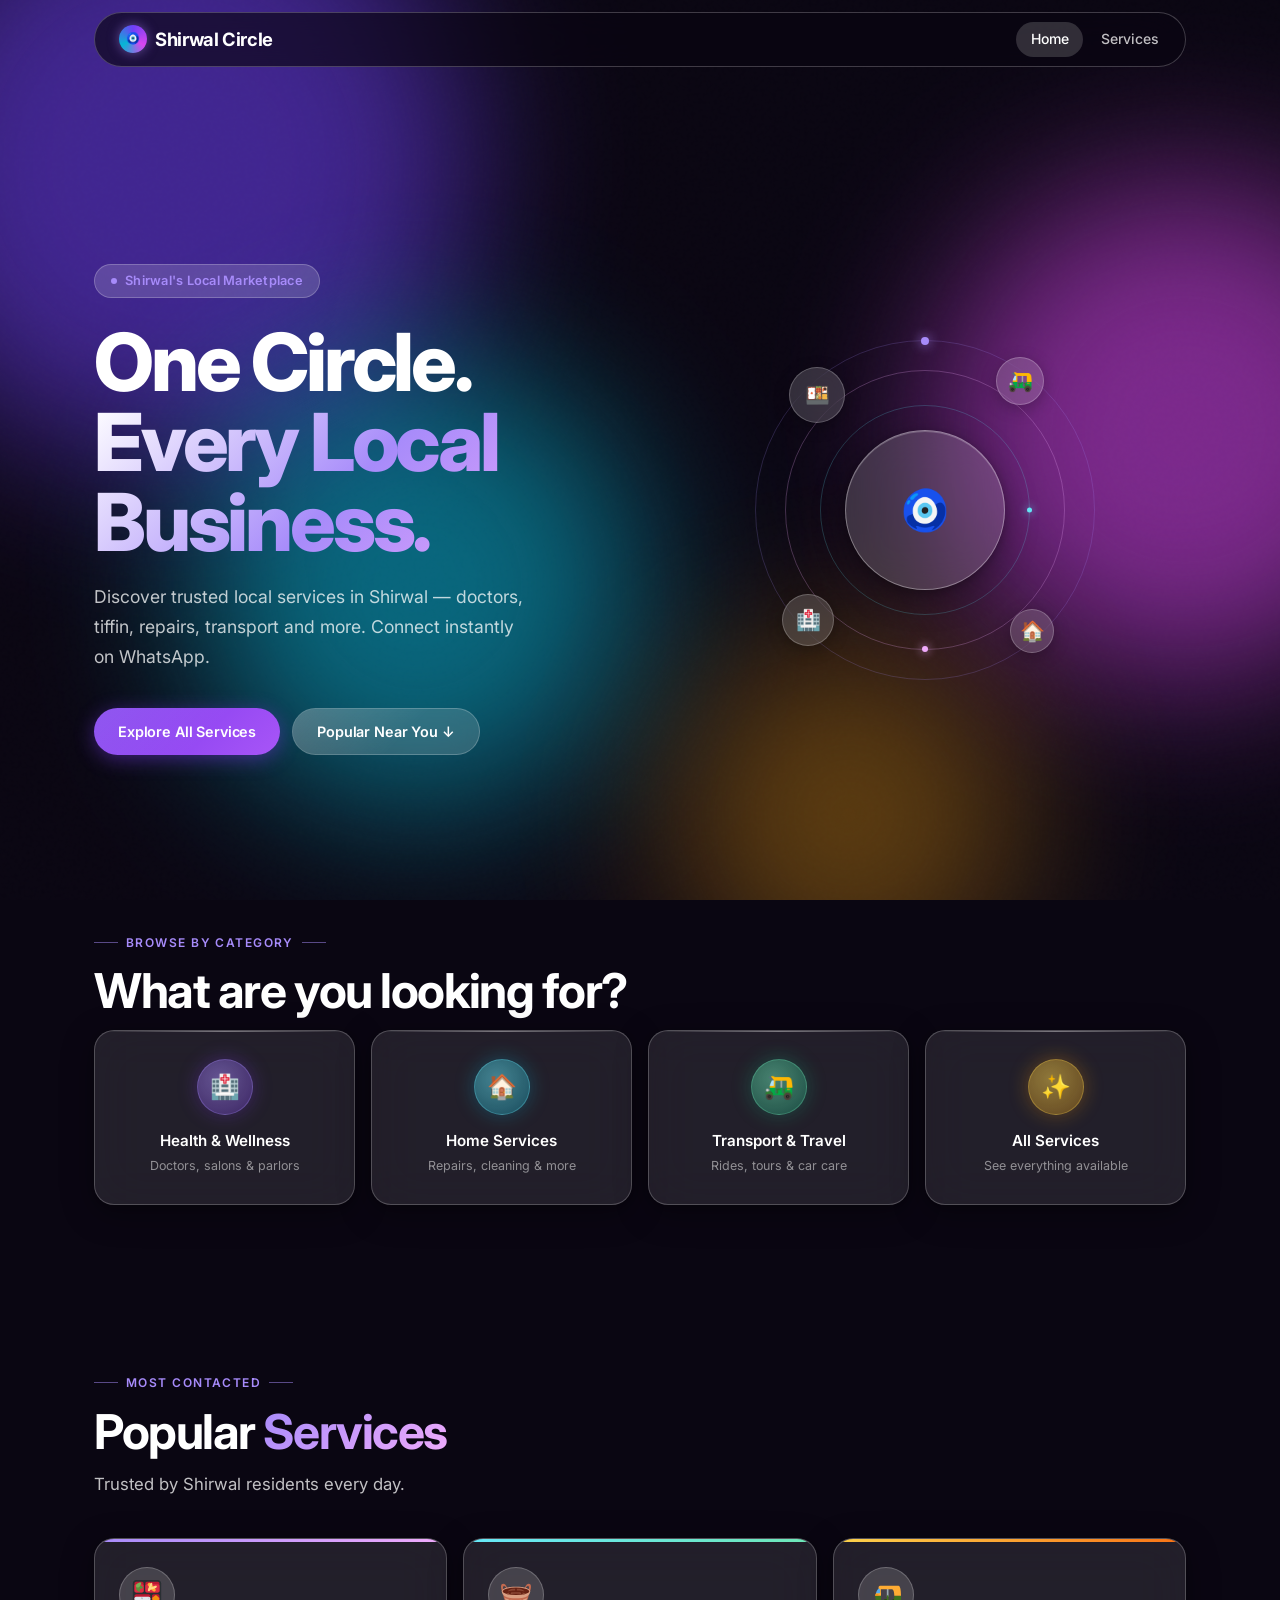
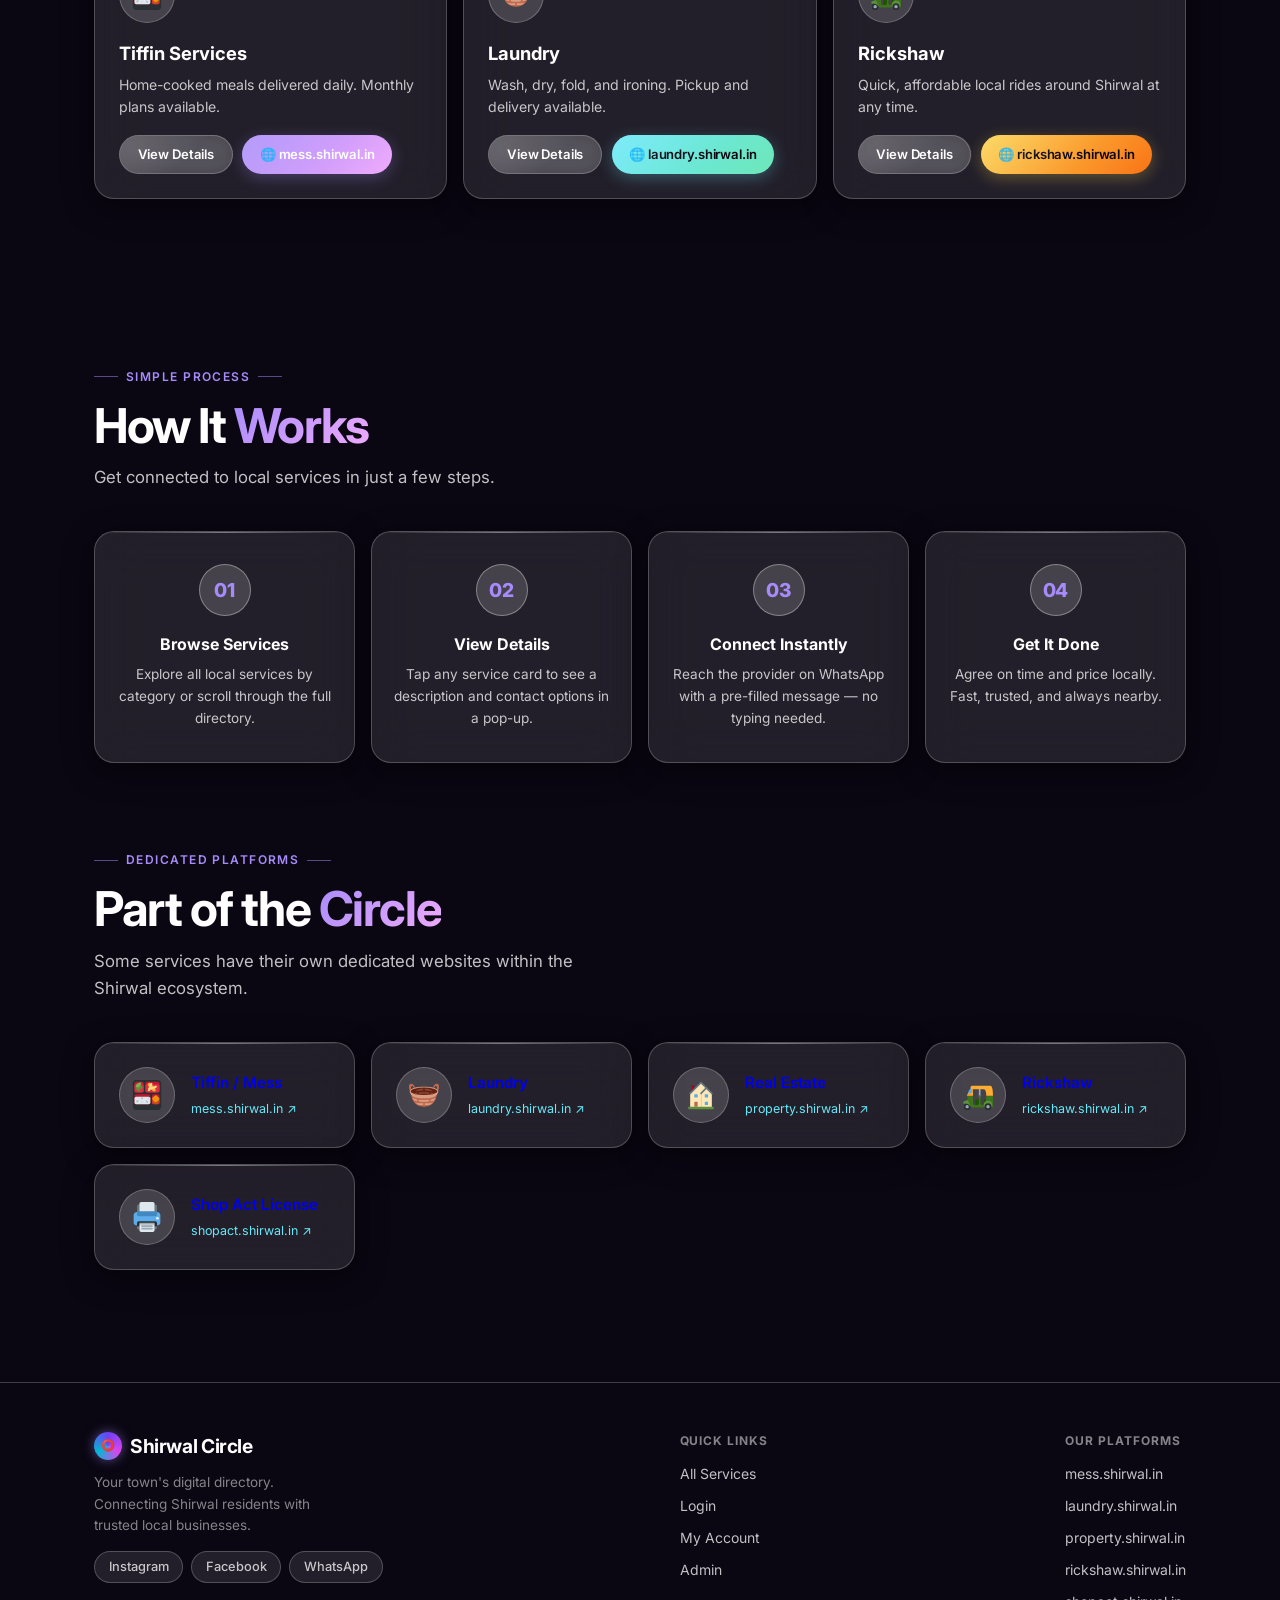
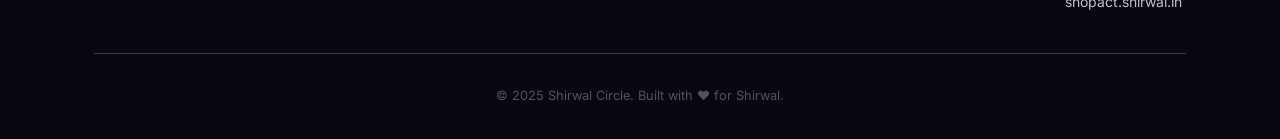
==== commit 8e7d6ce7: "Update index.html" ====
--- a/index.html
+++ b/index.html
@@ -70,7 +70,7 @@
             <div class="ring-outer"></div>
             <div class="ring-mid"></div>
             <div class="ring-inner"></div>
-            <div class="circle-center">⭕</div>
+            <div class="circle-center">🧿</div>
             <!-- Satellite service icons -->
             <div class="sat-circle sat-1">🍱</div>
             <div class="sat-circle sat-2">🛺</div>
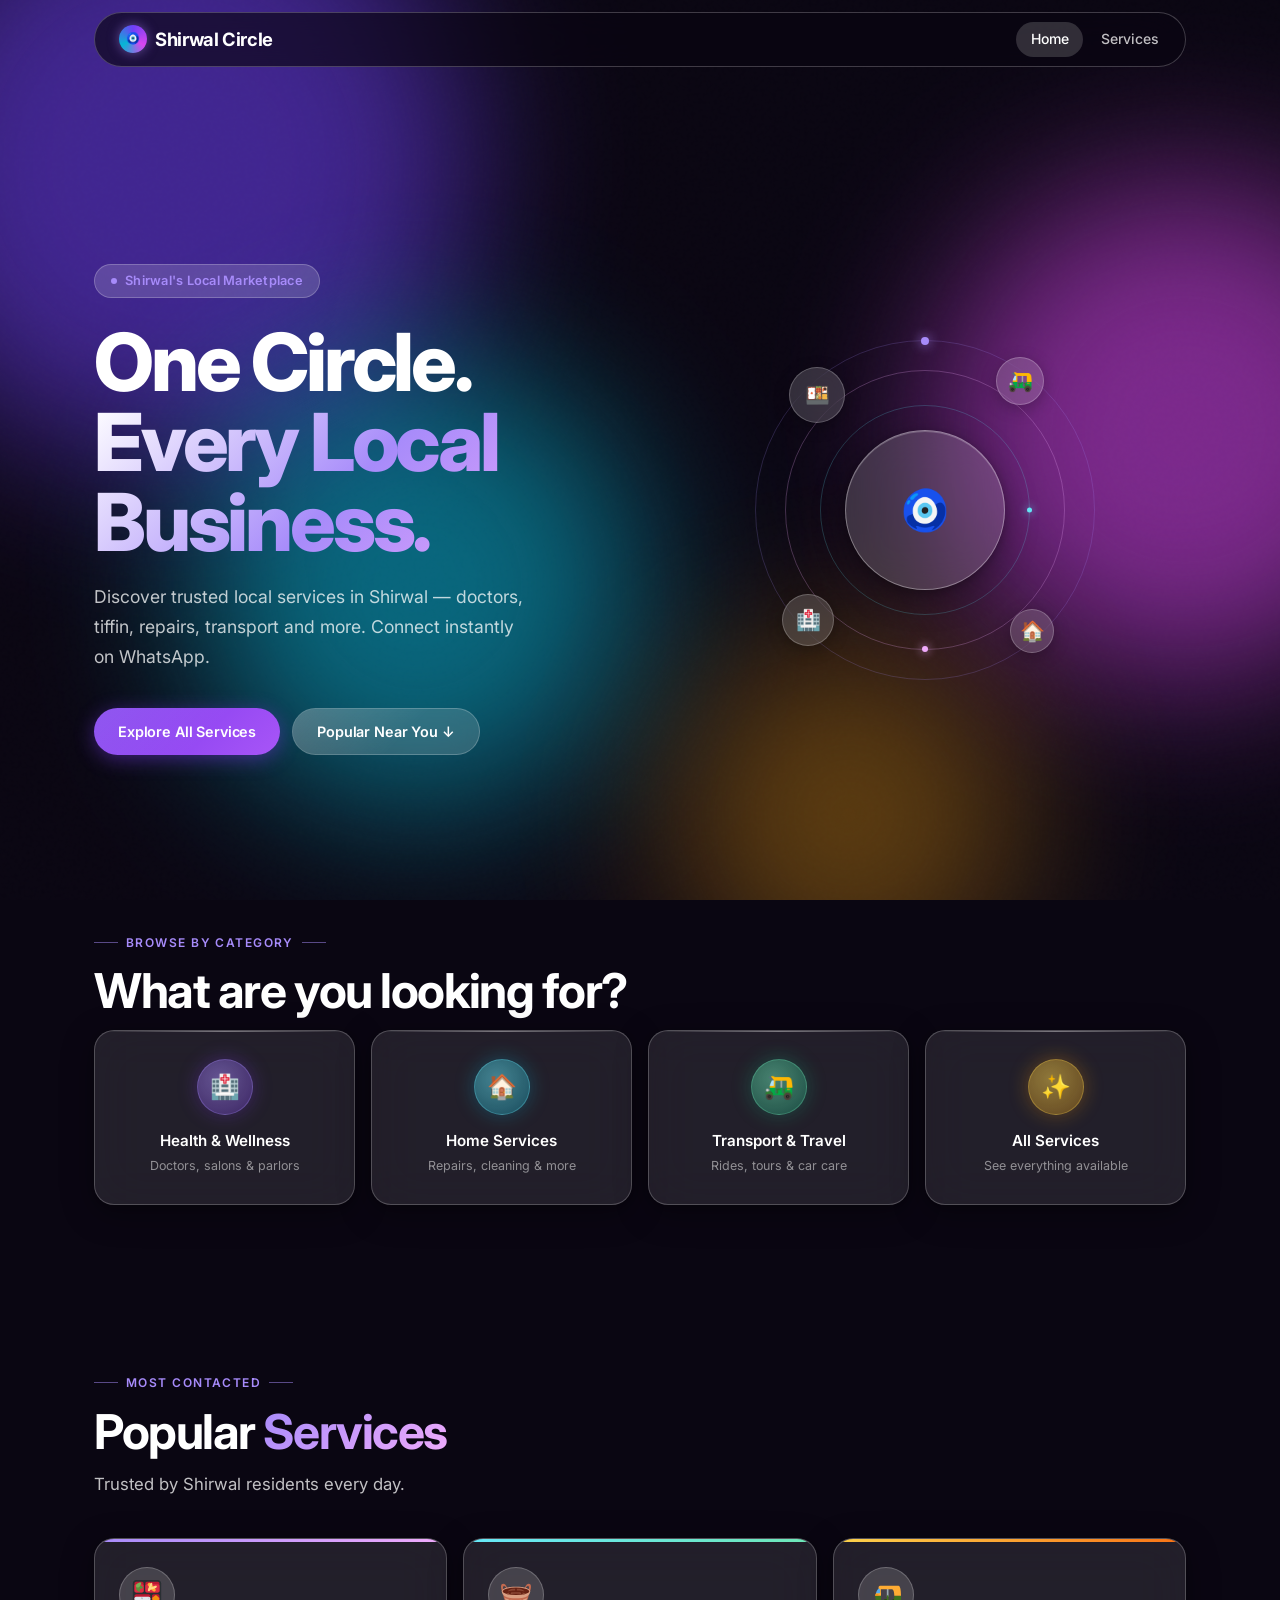
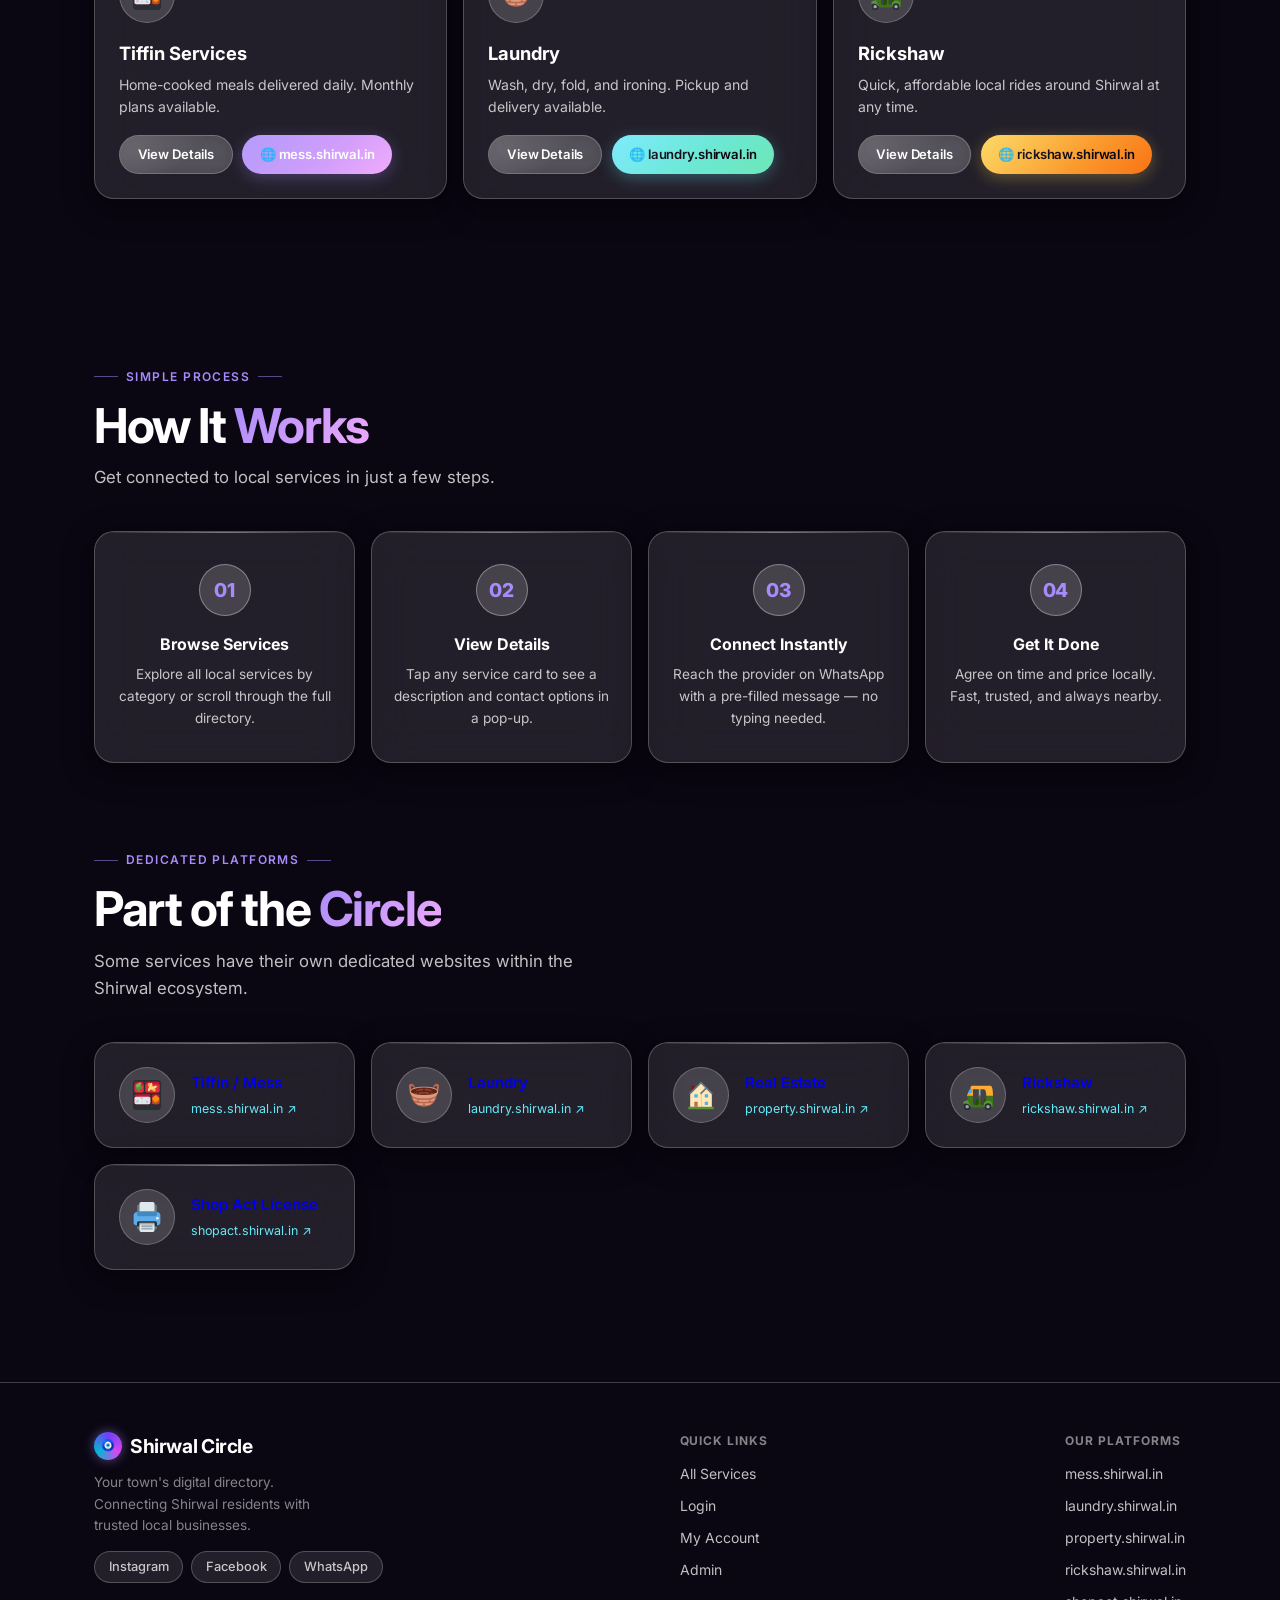
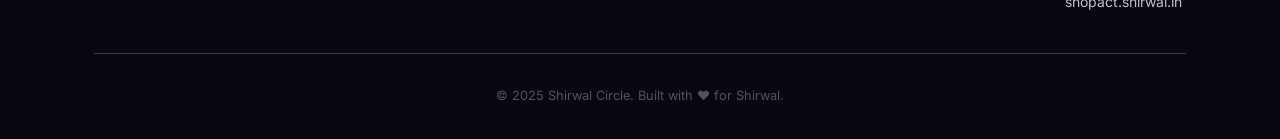
==== commit 7485bc92: "Update index.html" ====
--- a/index.html
+++ b/index.html
@@ -261,7 +261,7 @@
     <div class="container">
       <div class="footer-inner">
         <div class="footer-brand">
-          <a class="brand" href="index.html"><div class="brand-icon">⭕</div> Shirwal Circle</a>
+          <a class="brand" href="index.html"><div class="brand-icon">🧿</div> Shirwal Circle</a>
           <p>Your town's digital directory. Connecting Shirwal residents with trusted local businesses.</p>
           <div class="social-row">
             <a href="#" class="social-chip">Instagram</a>
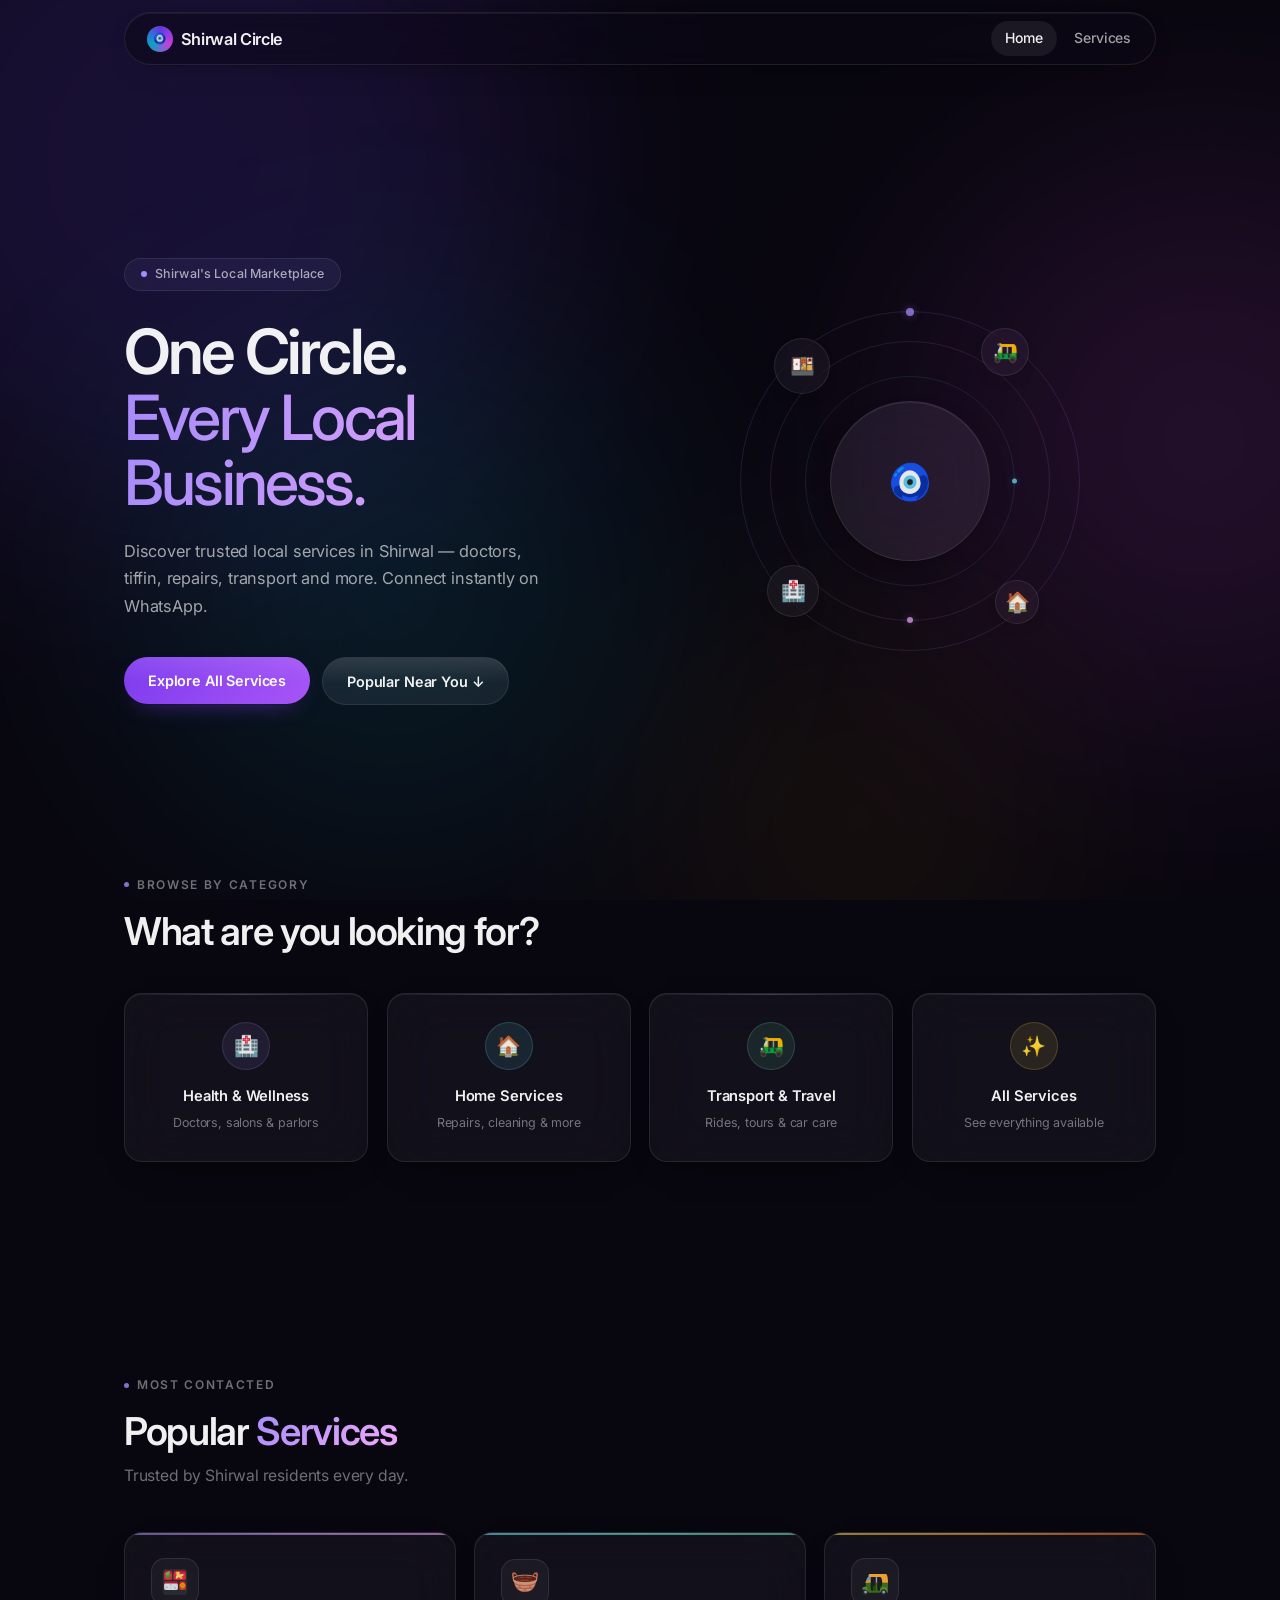
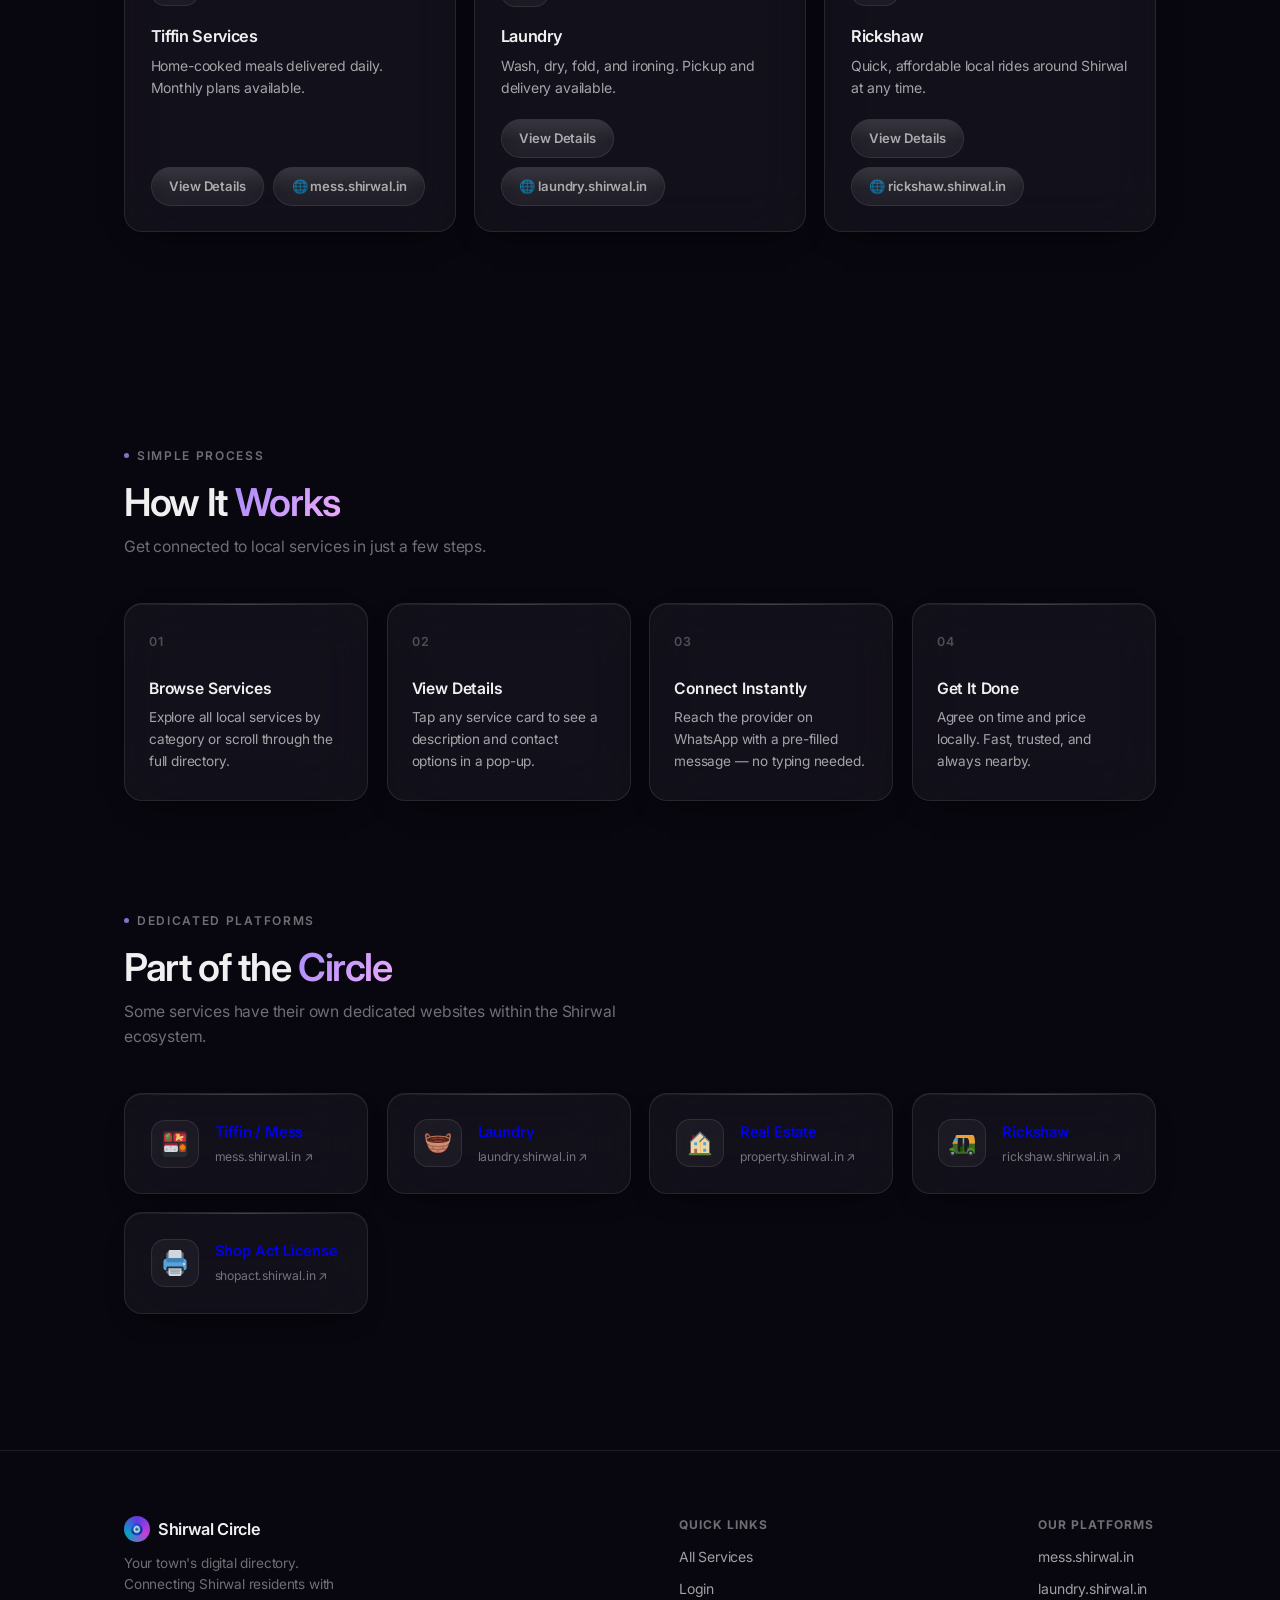
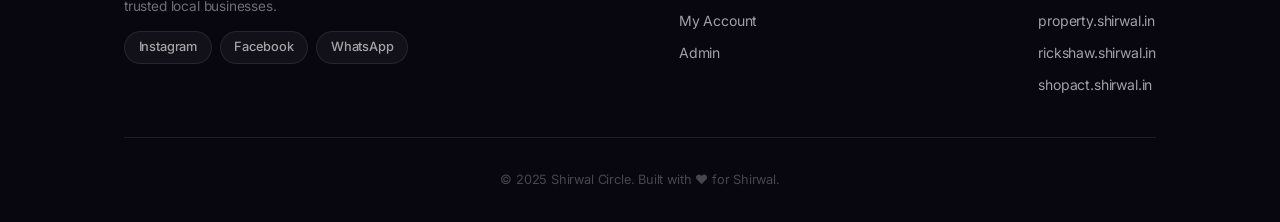
==== commit e0fb8b75: "Refine theme: minimal glassmorphism with existing palette Co-authored-by: arena-agent <297053741+are" ====
--- a/index.html
+++ b/index.html
@@ -20,9 +20,9 @@
   <div class="orb orb-3"></div>
   <div class="orb orb-4"></div>
   <!-- Decorative rings -->
-  <div class="ring" style="width:500px;height:500px;top:10%;left:-120px;opacity:0.04"></div>
-  <div class="ring" style="width:300px;height:300px;bottom:20%;right:-60px;opacity:0.05"></div>
-  <div class="ring" style="width:180px;height:180px;top:55%;left:40%;opacity:0.04"></div>
+  <div class="ring" style="width:500px;height:500px;top:10%;left:-120px;opacity:0.03"></div>
+  <div class="ring" style="width:300px;height:300px;bottom:20%;right:-60px;opacity:0.035"></div>
+  <div class="ring" style="width:180px;height:180px;top:55%;left:40%;opacity:0.03"></div>
 </div>
 
 <div class="page-wrap">
@@ -128,44 +128,44 @@
       <div class="vendor-grid">
 
         <!-- Tiffin -->
-        <article class="glass card-pad popular-card" style="padding-top:1.75rem">
+        <article class="glass card-pad popular-card">
           <div class="popular-card top-accent" style="background:linear-gradient(90deg,var(--purple),var(--pink))"></div>
           <div class="svc-icon">
             <img src="assets/logo-tiffin-services.svg" alt="Tiffin Services">
           </div>
-          <h3 style="font-size:1.15rem;font-weight:700;margin-bottom:0.35rem">Tiffin Services</h3>
-          <p style="color:var(--text-2);font-size:0.88rem;margin-bottom:1.1rem;line-height:1.55">Home-cooked meals delivered daily. Monthly plans available.</p>
-          <div style="display:flex;gap:0.6rem;flex-wrap:wrap">
-            <a class="btn btn-glass btn-sm" href="vendors.html?service=Tiffin%20Services#service-tiffin">View Details</a>
-            <a class="btn btn-sm" style="background:linear-gradient(135deg,var(--purple),var(--pink));color:#fff;box-shadow:0 4px 16px rgba(167,139,250,0.3)" href="https://mess.shirwal.in" target="_blank" rel="noopener">🌐 mess.shirwal.in</a>
+          <h3>Tiffin Services</h3>
+          <p class="desc">Home-cooked meals delivered daily. Monthly plans available.</p>
+          <div class="card-actions">
+            <a class="btn btn-quiet btn-sm" href="vendors.html?service=Tiffin%20Services#service-tiffin">View Details</a>
+            <a class="btn btn-quiet btn-sm" href="https://mess.shirwal.in" target="_blank" rel="noopener">🌐 mess.shirwal.in</a>
           </div>
         </article>
 
         <!-- Laundry -->
-        <article class="glass card-pad popular-card" style="padding-top:1.75rem">
+        <article class="glass card-pad popular-card">
           <div class="popular-card top-accent" style="background:linear-gradient(90deg,var(--cyan),var(--green))"></div>
           <div class="svc-icon">
             <img src="assets/logo-laundry.svg" alt="Laundry">
           </div>
-          <h3 style="font-size:1.15rem;font-weight:700;margin-bottom:0.35rem">Laundry</h3>
-          <p style="color:var(--text-2);font-size:0.88rem;margin-bottom:1.1rem;line-height:1.55">Wash, dry, fold, and ironing. Pickup and delivery available.</p>
-          <div style="display:flex;gap:0.6rem;flex-wrap:wrap">
-            <a class="btn btn-glass btn-sm" href="vendors.html?service=Laundry#service-laundry">View Details</a>
-            <a class="btn btn-sm" style="background:linear-gradient(135deg,var(--cyan),var(--green));color:#0a0612;box-shadow:0 4px 16px rgba(103,232,249,0.3)" href="https://laundry.shirwal.in" target="_blank" rel="noopener">🌐 laundry.shirwal.in</a>
+          <h3>Laundry</h3>
+          <p class="desc">Wash, dry, fold, and ironing. Pickup and delivery available.</p>
+          <div class="card-actions">
+            <a class="btn btn-quiet btn-sm" href="vendors.html?service=Laundry#service-laundry">View Details</a>
+            <a class="btn btn-quiet btn-sm" href="https://laundry.shirwal.in" target="_blank" rel="noopener">🌐 laundry.shirwal.in</a>
           </div>
         </article>
 
         <!-- Rickshaw -->
-        <article class="glass card-pad popular-card" style="padding-top:1.75rem">
+        <article class="glass card-pad popular-card">
           <div class="popular-card top-accent" style="background:linear-gradient(90deg,var(--amber),#f97316)"></div>
           <div class="svc-icon">
             <img src="assets/logo-rickshaw.svg" alt="Rickshaw">
           </div>
-          <h3 style="font-size:1.15rem;font-weight:700;margin-bottom:0.35rem">Rickshaw</h3>
-          <p style="color:var(--text-2);font-size:0.88rem;margin-bottom:1.1rem;line-height:1.55">Quick, affordable local rides around Shirwal at any time.</p>
-          <div style="display:flex;gap:0.6rem;flex-wrap:wrap">
-            <a class="btn btn-glass btn-sm" href="vendors.html?service=Rickshaw#service-rickshaw">View Details</a>
-            <a class="btn btn-sm" style="background:linear-gradient(135deg,var(--amber),#f97316);color:#0a0612;box-shadow:0 4px 16px rgba(252,211,77,0.3)" href="https://rickshaw.shirwal.in" target="_blank" rel="noopener">🌐 rickshaw.shirwal.in</a>
+          <h3>Rickshaw</h3>
+          <p class="desc">Quick, affordable local rides around Shirwal at any time.</p>
+          <div class="card-actions">
+            <a class="btn btn-quiet btn-sm" href="vendors.html?service=Rickshaw#service-rickshaw">View Details</a>
+            <a class="btn btn-quiet btn-sm" href="https://rickshaw.shirwal.in" target="_blank" rel="noopener">🌐 rickshaw.shirwal.in</a>
           </div>
         </article>
 
@@ -210,45 +210,45 @@
       <div class="section-label">Dedicated Platforms</div>
       <h2 class="section-title">Part of the <span class="grad">Circle</span></h2>
       <p class="section-sub">Some services have their own dedicated websites within the Shirwal ecosystem.</p>
-      <div style="display:grid;gap:1rem;grid-template-columns:repeat(auto-fit,minmax(220px,1fr))">
-
-        <a href="https://mess.shirwal.in" target="_blank" rel="noopener" class="glass card-pad" style="text-decoration:none;display:flex;align-items:center;gap:1rem">
-          <div class="svc-icon" style="margin-bottom:0;flex-shrink:0"><img src="assets/logo-tiffin-services.svg" alt="Tiffin"></div>
-          <div>
-            <div style="font-weight:600;font-size:0.95rem;margin-bottom:0.2rem">Tiffin / Mess</div>
-            <div style="font-size:0.78rem;color:var(--cyan)">mess.shirwal.in ↗</div>
-          </div>
-        </a>
-
-        <a href="https://laundry.shirwal.in" target="_blank" rel="noopener" class="glass card-pad" style="text-decoration:none;display:flex;align-items:center;gap:1rem">
-          <div class="svc-icon" style="margin-bottom:0;flex-shrink:0"><img src="assets/logo-laundry.svg" alt="Laundry"></div>
-          <div>
-            <div style="font-weight:600;font-size:0.95rem;margin-bottom:0.2rem">Laundry</div>
-            <div style="font-size:0.78rem;color:var(--cyan)">laundry.shirwal.in ↗</div>
-          </div>
-        </a>
-
-        <a href="https://property.shirwal.in" target="_blank" rel="noopener" class="glass card-pad" style="text-decoration:none;display:flex;align-items:center;gap:1rem">
-          <div class="svc-icon" style="margin-bottom:0;flex-shrink:0"><img src="assets/logo-real-estate-properties.svg" alt="Property"></div>
-          <div>
-            <div style="font-weight:600;font-size:0.95rem;margin-bottom:0.2rem">Real Estate</div>
-            <div style="font-size:0.78rem;color:var(--cyan)">property.shirwal.in ↗</div>
-          </div>
-        </a>
-
-        <a href="https://rickshaw.shirwal.in" target="_blank" rel="noopener" class="glass card-pad" style="text-decoration:none;display:flex;align-items:center;gap:1rem">
-          <div class="svc-icon" style="margin-bottom:0;flex-shrink:0"><img src="assets/logo-rickshaw.svg" alt="Rickshaw"></div>
-          <div>
-            <div style="font-weight:600;font-size:0.95rem;margin-bottom:0.2rem">Rickshaw</div>
-            <div style="font-size:0.78rem;color:var(--cyan)">rickshaw.shirwal.in ↗</div>
-          </div>
-        </a>
-
-        <a href="https://shopact.shirwal.in" target="_blank" rel="noopener" class="glass card-pad" style="text-decoration:none;display:flex;align-items:center;gap:1rem">
-          <div class="svc-icon" style="margin-bottom:0;flex-shrink:0"><img src="assets/logo-xerox-printing-doorstep.svg" alt="Shop Act"></div>
-          <div>
-            <div style="font-weight:600;font-size:0.95rem;margin-bottom:0.2rem">Shop Act License</div>
-            <div style="font-size:0.78rem;color:var(--cyan)">shopact.shirwal.in ↗</div>
+      <div class="platform-grid">
+
+        <a href="https://mess.shirwal.in" target="_blank" rel="noopener" class="glass card-pad platform-card">
+          <div class="svc-icon"><img src="assets/logo-tiffin-services.svg" alt="Tiffin"></div>
+          <div>
+            <div class="name">Tiffin / Mess</div>
+            <div class="host">mess.shirwal.in ↗</div>
+          </div>
+        </a>
+
+        <a href="https://laundry.shirwal.in" target="_blank" rel="noopener" class="glass card-pad platform-card">
+          <div class="svc-icon"><img src="assets/logo-laundry.svg" alt="Laundry"></div>
+          <div>
+            <div class="name">Laundry</div>
+            <div class="host">laundry.shirwal.in ↗</div>
+          </div>
+        </a>
+
+        <a href="https://property.shirwal.in" target="_blank" rel="noopener" class="glass card-pad platform-card">
+          <div class="svc-icon"><img src="assets/logo-real-estate-properties.svg" alt="Property"></div>
+          <div>
+            <div class="name">Real Estate</div>
+            <div class="host">property.shirwal.in ↗</div>
+          </div>
+        </a>
+
+        <a href="https://rickshaw.shirwal.in" target="_blank" rel="noopener" class="glass card-pad platform-card">
+          <div class="svc-icon"><img src="assets/logo-rickshaw.svg" alt="Rickshaw"></div>
+          <div>
+            <div class="name">Rickshaw</div>
+            <div class="host">rickshaw.shirwal.in ↗</div>
+          </div>
+        </a>
+
+        <a href="https://shopact.shirwal.in" target="_blank" rel="noopener" class="glass card-pad platform-card">
+          <div class="svc-icon"><img src="assets/logo-xerox-printing-doorstep.svg" alt="Shop Act"></div>
+          <div>
+            <div class="name">Shop Act License</div>
+            <div class="host">shopact.shirwal.in ↗</div>
           </div>
         </a>
 
--- a/css/style.css
+++ b/css/style.css
@@ -1,8 +1,7 @@
 /* ================================================
-   SHIRWAL CIRCLE — Glass UI / iOS / Circle Theme
+   SHIRWAL CIRCLE — Minimal Glassmorphism
+   Quiet surfaces, soft light, same palette.
    ================================================ */
-
-@import url('https://fonts.googleapis.com/css2?family=SF+Pro+Display:wght@300;400;500;600;700&family=Inter:wght@300;400;500;600;700;800&display=swap');
 
 :root {
   /* Orb colors */
@@ -11,20 +10,20 @@
   --orb-3: #06b6d4;
   --orb-4: #f59e0b;
 
-  /* Glass */
-  --glass-bg:         rgba(255,255,255,0.10);
-  --glass-bg-strong:  rgba(255,255,255,0.16);
-  --glass-bg-hover:   rgba(255,255,255,0.20);
-  --glass-border:     rgba(255,255,255,0.22);
-  --glass-border-strong: rgba(255,255,255,0.35);
-  --blur:             blur(24px);
-  --blur-sm:          blur(12px);
+  /* Glass — thinner, quieter surfaces */
+  --glass-bg:         rgba(255,255,255,0.045);
+  --glass-bg-strong:  rgba(255,255,255,0.07);
+  --glass-bg-hover:   rgba(255,255,255,0.085);
+  --glass-border:     rgba(255,255,255,0.09);
+  --glass-border-strong: rgba(255,255,255,0.16);
+  --blur:             blur(28px) saturate(140%);
+  --blur-sm:          blur(14px) saturate(130%);
 
   /* Text */
-  --text:       #ffffff;
-  --text-2:     rgba(255,255,255,0.75);
-  --text-3:     rgba(255,255,255,0.50);
-  --text-4:     rgba(255,255,255,0.30);
+  --text:       rgba(255,255,255,0.94);
+  --text-2:     rgba(255,255,255,0.62);
+  --text-3:     rgba(255,255,255,0.42);
+  --text-4:     rgba(255,255,255,0.26);
 
   /* Accents */
   --purple:   #a78bfa;
@@ -35,13 +34,15 @@
   --wa:       #25d366;
 
   /* Layout */
-  --radius:    20px;
+  --radius:    18px;
   --radius-sm: 12px;
   --radius-xs: 8px;
   --radius-pill: 100px;
-  --shadow:    0 8px 32px rgba(0,0,0,0.35), 0 2px 8px rgba(0,0,0,0.2);
-  --shadow-sm: 0 4px 16px rgba(0,0,0,0.25);
-  --container: 1140px;
+  --shadow:    0 1px 1px rgba(0,0,0,0.18), 0 12px 32px -20px rgba(0,0,0,0.7);
+  --shadow-sm: 0 1px 1px rgba(0,0,0,0.15), 0 8px 20px -16px rgba(0,0,0,0.6);
+  --hairline:  inset 0 1px 0 rgba(255,255,255,0.06);
+  --ease:      cubic-bezier(0.22, 1, 0.36, 1);
+  --container: 1080px;
 }
 
 *, *::before, *::after { box-sizing: border-box; margin: 0; padding: 0; }
@@ -49,8 +50,9 @@
 
 body {
   font-family: 'Inter', -apple-system, BlinkMacSystemFont, sans-serif;
-  background: #0a0612;
+  background: #08060e;
   color: var(--text);
+  letter-spacing: -0.011em;
   min-height: 100vh;
   overflow-x: hidden;
   line-height: 1.6;
@@ -70,19 +72,18 @@
 .orb {
   position: absolute;
   border-radius: 50%;
-  filter: blur(80px);
-  opacity: 0.55;
+  filter: blur(130px);
+  opacity: 0.16;
   animation: orbFloat linear infinite;
 }
-.orb-1 { width: 600px; height: 600px; background: var(--orb-1); top: -15%; left: -10%; animation-duration: 22s; }
-.orb-2 { width: 500px; height: 500px; background: var(--orb-2); top: 20%; right: -12%; animation-duration: 28s; animation-delay: -8s; }
-.orb-3 { width: 450px; height: 450px; background: var(--orb-3); bottom: 10%; left: 15%; animation-duration: 24s; animation-delay: -14s; }
-.orb-4 { width: 350px; height: 350px; background: var(--orb-4); bottom: -10%; right: 20%; animation-duration: 32s; animation-delay: -6s; opacity: 0.35; }
+.orb-1 { width: 720px; height: 720px; background: var(--orb-1); top: -22%; left: -14%; animation-duration: 48s; }
+.orb-2 { width: 560px; height: 560px; background: var(--orb-2); top: 18%; right: -16%; animation-duration: 56s; animation-delay: -12s; opacity: 0.12; }
+.orb-3 { width: 520px; height: 520px; background: var(--orb-3); bottom: 6%; left: 10%; animation-duration: 52s; animation-delay: -22s; opacity: 0.11; }
+.orb-4 { width: 380px; height: 380px; background: var(--orb-4); bottom: -12%; right: 18%; animation-duration: 64s; animation-delay: -8s; opacity: 0.07; }
 
 @keyframes orbFloat {
   0%   { transform: translate(0,0) scale(1); }
-  33%  { transform: translate(40px,-30px) scale(1.05); }
-  66%  { transform: translate(-25px,20px) scale(0.97); }
+  50%  { transform: translate(24px,-18px) scale(1.03); }
   100% { transform: translate(0,0) scale(1); }
 }
 
@@ -90,7 +91,7 @@
 .ring {
   position: absolute;
   border-radius: 50%;
-  border: 1px solid rgba(255,255,255,0.06);
+  border: 1px solid rgba(255,255,255,0.045);
   pointer-events: none;
 }
 
@@ -99,14 +100,15 @@
   content: '';
   position: absolute;
   inset: 0;
-  background-image: url("data:image/svg+xml,%3Csvg viewBox='0 0 256 256' xmlns='http://www.w3.org/2000/svg'%3E%3Cfilter id='noise'%3E%3CfeTurbulence type='fractalNoise' baseFrequency='0.9' numOctaves='4' stitchTiles='stitch'/%3E%3C/filter%3E%3Crect width='100%25' height='100%25' filter='url(%23noise)' opacity='0.04'/%3E%3C/svg%3E");
-  opacity: 0.4;
+  background-image: url("data:image/svg+xml,%3Csvg viewBox='0 0 256 256' xmlns='http://www.w3.org/2000/svg'%3E%3Cfilter id='noise'%3E%3CfeTurbulence type='fractalNoise' baseFrequency='0.9' numOctaves='4' stitchTiles='stitch'/%3E%3C/filter%3E%3Crect width='100%25' height='100%25' filter='url(%23noise)' opacity='0.035'/%3E%3C/svg%3E");
+  opacity: 0.28;
 }
 
 /* ── LAYOUT ── */
 .page-wrap { position: relative; z-index: 1; }
 .container { max-width: var(--container); margin: 0 auto; padding: 0 1.5rem; }
-.section { padding: 5rem 0; }
+.section { padding: 6.5rem 0; }
+@media (max-width: 700px) { .section { padding: 4rem 0; } }
 
 /* ── GLASS CARD ── */
 .glass {
@@ -115,28 +117,27 @@
   border-radius: var(--radius);
   backdrop-filter: var(--blur);
   -webkit-backdrop-filter: var(--blur);
-  box-shadow: var(--shadow);
+  box-shadow: var(--shadow), var(--hairline);
   position: relative;
   overflow: hidden;
-  /* Subtle inner top highlight */
+  transition: background 0.35s var(--ease), border-color 0.35s var(--ease), transform 0.35s var(--ease), box-shadow 0.35s var(--ease);
 }
 .glass::before {
   content: '';
   position: absolute;
-  top: 0; left: 0; right: 0;
+  top: 0; left: 12%; right: 12%;
   height: 1px;
-  background: linear-gradient(90deg, transparent, rgba(255,255,255,0.4), transparent);
+  background: linear-gradient(90deg, transparent, rgba(255,255,255,0.16), transparent);
   pointer-events: none;
 }
 .glass:hover {
   background: var(--glass-bg-hover);
   border-color: var(--glass-border-strong);
-  transform: translateY(-2px);
-  transition: all 0.25s ease;
-  box-shadow: 0 16px 48px rgba(0,0,0,0.4), 0 4px 12px rgba(0,0,0,0.25);
-}
-.glass.no-hover:hover { transform: none; box-shadow: var(--shadow); }
-.card-pad { padding: 1.5rem; }
+  transform: translateY(-3px);
+  box-shadow: 0 1px 1px rgba(0,0,0,0.2), 0 22px 44px -26px rgba(0,0,0,0.85), var(--hairline);
+}
+.glass.no-hover:hover { transform: none; box-shadow: var(--shadow), var(--hairline); }
+.card-pad { padding: 1.6rem; }
 
 /* ── NAVBAR ── */
 .navbar {
@@ -146,19 +147,20 @@
   padding: 0.75rem 0;
 }
 .navbar-inner {
-  background: rgba(10,6,18,0.65);
+  background: rgba(12,9,20,0.55);
   backdrop-filter: var(--blur);
   -webkit-backdrop-filter: var(--blur);
   border: 1px solid var(--glass-border);
   border-radius: var(--radius-pill);
-  padding: 0.55rem 0.75rem 0.55rem 1.5rem;
+  box-shadow: var(--shadow), var(--hairline);
+  padding: 0.5rem 0.6rem 0.5rem 1.35rem;
   display: flex;
   align-items: center;
   gap: 0.5rem;
 }
 .brand {
-  font-size: 1.15rem;
-  font-weight: 700;
+  font-size: 1.02rem;
+  font-weight: 600;
   color: var(--text);
   text-decoration: none;
   letter-spacing: -0.02em;
@@ -168,13 +170,13 @@
   gap: 0.5rem;
 }
 .brand-icon {
-  width: 28px; height: 28px;
+  width: 26px; height: 26px;
   border-radius: 50%;
   background: conic-gradient(from 0deg, var(--orb-1), var(--orb-2), var(--orb-3), var(--orb-1));
   display: flex; align-items: center; justify-content: center;
-  font-size: 0.7rem;
+  font-size: 0.68rem;
   flex-shrink: 0;
-  box-shadow: 0 0 12px rgba(167,139,250,0.5);
+  opacity: 0.9;
 }
 .nav-links { display: flex; align-items: center; gap: 0.2rem; flex-wrap: wrap; }
 .nav-links a, .nav-links button {
@@ -205,7 +207,7 @@
   cursor: pointer;
   text-decoration: none;
   border: none;
-  transition: all 0.2s ease;
+  transition: transform 0.3s var(--ease), background 0.3s var(--ease), border-color 0.3s var(--ease), box-shadow 0.3s var(--ease);
   position: relative;
   overflow: hidden;
   letter-spacing: -0.01em;
@@ -214,15 +216,15 @@
   content: '';
   position: absolute;
   inset: 0;
-  background: linear-gradient(135deg, rgba(255,255,255,0.15) 0%, transparent 60%);
+  background: linear-gradient(180deg, rgba(255,255,255,0.10) 0%, transparent 55%);
   pointer-events: none;
 }
 .btn-primary {
   background: linear-gradient(135deg, #7c3aed, #a855f7);
   color: #fff;
-  box-shadow: 0 4px 20px rgba(124,58,237,0.45);
-}
-.btn-primary:hover { transform: translateY(-1px); box-shadow: 0 8px 28px rgba(124,58,237,0.6); }
+  box-shadow: 0 1px 1px rgba(0,0,0,0.2), 0 10px 26px -16px rgba(124,58,237,0.9);
+}
+.btn-primary:hover { transform: translateY(-1px); box-shadow: 0 1px 1px rgba(0,0,0,0.2), 0 16px 32px -18px rgba(124,58,237,1); }
 .btn-glass {
   background: var(--glass-bg-strong);
   border: 1px solid var(--glass-border);
@@ -234,9 +236,9 @@
 .btn-wa {
   background: linear-gradient(135deg, #25d366, #128c7e);
   color: #fff;
-  box-shadow: 0 4px 20px rgba(37,211,102,0.35);
-}
-.btn-wa:hover { transform: translateY(-1px); box-shadow: 0 8px 28px rgba(37,211,102,0.5); }
+  box-shadow: 0 1px 1px rgba(0,0,0,0.2), 0 10px 26px -18px rgba(37,211,102,0.9);
+}
+.btn-wa:hover { transform: translateY(-1px); box-shadow: 0 1px 1px rgba(0,0,0,0.2), 0 16px 30px -18px rgba(37,211,102,1); }
 .btn-sm { padding: 0.5rem 1.1rem; font-size: 0.82rem; }
 
 /* ── SECTION TITLE ── */
@@ -245,23 +247,23 @@
   font-size: 0.75rem;
   font-weight: 600;
   text-transform: uppercase;
-  letter-spacing: 0.12em;
-  color: var(--purple);
-  margin-bottom: 0.85rem;
-}
-.section-label::before, .section-label::after {
+  letter-spacing: 0.14em;
+  color: var(--text-3);
+  margin-bottom: 0.9rem;
+}
+.section-label::before {
   content: '';
-  height: 1px;
-  width: 24px;
+  height: 5px; width: 5px;
+  border-radius: 50%;
   background: var(--purple);
-  opacity: 0.5;
+  opacity: 0.8;
 }
 .section-title {
-  font-size: clamp(2rem, 5vw, 3rem);
-  font-weight: 700;
-  letter-spacing: -0.03em;
-  line-height: 1.1;
-  margin-bottom: 0.75rem;
+  font-size: clamp(1.75rem, 3.6vw, 2.4rem);
+  font-weight: 600;
+  letter-spacing: -0.035em;
+  line-height: 1.15;
+  margin-bottom: 0.6rem;
 }
 .section-title .grad {
   background: linear-gradient(135deg, var(--purple), var(--pink));
@@ -269,14 +271,15 @@
   -webkit-text-fill-color: transparent;
   background-clip: text;
 }
-.section-sub { color: var(--text-2); font-size: 1.05rem; margin-bottom: 2.5rem; font-weight: 400; max-width: 520px; }
+.section-sub { color: var(--text-3); font-size: 0.98rem; margin-bottom: 2.75rem; font-weight: 400; max-width: 520px; }
+.section-title + .cat-grid, .section-title + .vendor-grid, .section-title + .how-grid { margin-top: 2.5rem; }
 
 /* ── HERO ── */
 .hero {
-  min-height: 94vh;
+  min-height: 88vh;
   display: flex;
   align-items: center;
-  padding: 6rem 0 5rem;
+  padding: 5rem 0 4rem;
 }
 .hero-inner { display: grid; gap: 3rem; align-items: center; }
 @media (min-width: 900px) { .hero-inner { grid-template-columns: 1fr 1fr; } }
@@ -285,32 +288,35 @@
   display: inline-flex; align-items: center; gap: 0.5rem;
   padding: 0.35rem 1rem;
   border-radius: var(--radius-pill);
-  background: var(--glass-bg-strong);
-  border: 1px solid var(--glass-border);
-  font-size: 0.8rem;
-  font-weight: 600;
-  color: var(--purple);
-  margin-bottom: 1.5rem;
-  letter-spacing: 0.02em;
+  background: var(--glass-bg);
+  border: 1px solid var(--glass-border);
+  backdrop-filter: var(--blur-sm);
+  -webkit-backdrop-filter: var(--blur-sm);
+  font-size: 0.78rem;
+  font-weight: 500;
+  color: var(--text-2);
+  margin-bottom: 1.75rem;
+  letter-spacing: 0.01em;
 }
 .hero-eyebrow .dot { width: 6px; height: 6px; border-radius: 50%; background: var(--purple); animation: pulse 2s infinite; }
 @keyframes pulse { 0%,100%{opacity:1;transform:scale(1)} 50%{opacity:0.4;transform:scale(0.8)} }
 
 .hero h1 {
-  font-size: clamp(2.8rem, 7vw, 5rem);
-  font-weight: 800;
-  letter-spacing: -0.04em;
-  line-height: 1.0;
-  margin-bottom: 1.25rem;
+  font-size: clamp(2.4rem, 5.6vw, 3.9rem);
+  font-weight: 600;
+  letter-spacing: -0.045em;
+  line-height: 1.05;
+  margin-bottom: 1.35rem;
 }
 .hero h1 .line-grad {
   display: block;
-  background: linear-gradient(135deg, #fff 0%, var(--purple) 50%, var(--pink) 100%);
+  background: linear-gradient(100deg, var(--purple) 0%, var(--pink) 100%);
+  font-weight: 500;
   -webkit-background-clip: text;
   -webkit-text-fill-color: transparent;
   background-clip: text;
 }
-.hero p { font-size: 1.1rem; color: var(--text-2); margin-bottom: 2.25rem; max-width: 440px; line-height: 1.7; }
+.hero p { font-size: 1.02rem; color: var(--text-2); margin-bottom: 2.25rem; max-width: 430px; line-height: 1.7; }
 .hero-cta { display: flex; gap: 0.75rem; flex-wrap: wrap; }
 
 /* Hero visual — circle composition */
@@ -324,22 +330,22 @@
   position: absolute;
   inset: 0;
   border-radius: 50%;
-  border: 1px solid rgba(167,139,250,0.2);
-  animation: spinSlow 30s linear infinite;
+  border: 1px solid rgba(167,139,250,0.14);
+  animation: spinSlow 60s linear infinite;
 }
 .circle-stack .ring-mid {
   position: absolute;
   inset: 30px;
   border-radius: 50%;
-  border: 1px solid rgba(240,171,252,0.25);
-  animation: spinSlow 20s linear infinite reverse;
+  border: 1px solid rgba(240,171,252,0.11);
+  animation: spinSlow 46s linear infinite reverse;
 }
 .circle-stack .ring-inner {
   position: absolute;
   inset: 65px;
   border-radius: 50%;
-  border: 1px solid rgba(103,232,249,0.2);
-  animation: spinSlow 15s linear infinite;
+  border: 1px solid rgba(103,232,249,0.1);
+  animation: spinSlow 34s linear infinite;
 }
 @keyframes spinSlow { to { transform: rotate(360deg); } }
 
@@ -352,7 +358,8 @@
   border-radius: 50%;
   top: -4px; left: 50%;
   transform: translateX(-50%);
-  box-shadow: 0 0 12px var(--purple);
+  box-shadow: 0 0 10px rgba(167,139,250,0.5);
+  opacity: 0.75;
 }
 .ring-mid::before {
   content: '';
@@ -362,7 +369,8 @@
   border-radius: 50%;
   bottom: -3px; left: 50%;
   transform: translateX(-50%);
-  box-shadow: 0 0 10px var(--pink);
+  box-shadow: 0 0 8px rgba(240,171,252,0.45);
+  opacity: 0.7;
 }
 .ring-inner::before {
   content: '';
@@ -372,7 +380,8 @@
   border-radius: 50%;
   top: 50%; right: -2.5px;
   transform: translateY(-50%);
-  box-shadow: 0 0 8px var(--cyan);
+  box-shadow: 0 0 8px rgba(103,232,249,0.4);
+  opacity: 0.7;
 }
 
 /* Center circle */
@@ -381,24 +390,25 @@
   inset: 90px;
   border-radius: 50%;
   background: var(--glass-bg-strong);
-  border: 1px solid var(--glass-border-strong);
+  border: 1px solid var(--glass-border);
   backdrop-filter: var(--blur);
   -webkit-backdrop-filter: var(--blur);
   display: flex;
   flex-direction: column;
   align-items: center;
   justify-content: center;
-  box-shadow: var(--shadow), inset 0 1px 0 rgba(255,255,255,0.2);
-  font-size: 2.5rem;
+  box-shadow: var(--shadow), var(--hairline);
+  font-size: 2.2rem;
 }
 
 /* Satellite circles */
 .sat-circle {
   position: absolute;
   border-radius: 50%;
-  background: var(--glass-bg-strong);
+  background: var(--glass-bg);
   border: 1px solid var(--glass-border);
   backdrop-filter: var(--blur-sm);
+  -webkit-backdrop-filter: var(--blur-sm);
   display: flex; align-items: center; justify-content: center;
   font-size: 1.25rem;
   box-shadow: var(--shadow-sm);
@@ -410,29 +420,28 @@
 
 /* ── SERVICE ICON CIRCLES ── */
 .svc-icon {
-  width: 56px; height: 56px;
-  border-radius: 50%;
-  background: var(--glass-bg-strong);
+  width: 48px; height: 48px;
+  border-radius: 14px;
+  background: var(--glass-bg);
   border: 1px solid var(--glass-border);
   display: flex; align-items: center; justify-content: center;
-  margin-bottom: 1rem;
+  margin-bottom: 1.05rem;
   flex-shrink: 0;
-  transition: all 0.2s;
-}
-.svc-icon img { width: 30px; height: 30px; }
+  transition: background 0.35s var(--ease), border-color 0.35s var(--ease);
+}
+.svc-icon img { width: 26px; height: 26px; opacity: 0.92; }
 .glass:hover .svc-icon {
-  background: rgba(167,139,250,0.15);
-  border-color: rgba(167,139,250,0.4);
-  box-shadow: 0 0 20px rgba(167,139,250,0.2);
+  background: rgba(167,139,250,0.10);
+  border-color: rgba(167,139,250,0.22);
 }
 
 /* ── GRIDS ── */
-.vendor-grid { display: grid; gap: 1rem; grid-template-columns: 1fr; }
+.vendor-grid { display: grid; gap: 1.15rem; grid-template-columns: 1fr; }
 @media (min-width: 580px) { .vendor-grid { grid-template-columns: repeat(2,1fr); } }
 @media (min-width: 960px) { .vendor-grid { grid-template-columns: repeat(3,1fr); } }
-.cat-grid { display: grid; gap: 1rem; grid-template-columns: repeat(2,1fr); }
+.cat-grid { display: grid; gap: 1.15rem; grid-template-columns: repeat(2,1fr); }
 @media (min-width: 700px) { .cat-grid { grid-template-columns: repeat(4,1fr); } }
-.how-grid { display: grid; gap: 1rem; grid-template-columns: 1fr; }
+.how-grid { display: grid; gap: 1.15rem; grid-template-columns: 1fr; }
 @media (min-width: 700px)  { .how-grid { grid-template-columns: repeat(2,1fr); } }
 @media (min-width: 1000px) { .how-grid { grid-template-columns: repeat(4,1fr); } }
 
@@ -463,50 +472,47 @@
   align-items: center;
 }
 .cat-card .cat-orb {
-  width: 56px; height: 56px;
+  width: 48px; height: 48px;
   border-radius: 50%;
   display: flex; align-items: center; justify-content: center;
-  font-size: 1.5rem;
-  margin-bottom: 0.85rem;
-  transition: transform 0.2s, box-shadow 0.2s;
-}
-.cat-card:hover .cat-orb { transform: scale(1.1); }
-.cat-card h3 { font-size: 0.95rem; font-weight: 600; margin-bottom: 0.2rem; }
+  font-size: 1.25rem;
+  margin-bottom: 0.95rem;
+  transition: transform 0.35s var(--ease);
+}
+.cat-card:hover .cat-orb { transform: scale(1.06); }
+.cat-card h3 { font-size: 0.92rem; font-weight: 600; margin-bottom: 0.25rem; }
 .cat-card p { font-size: 0.78rem; color: var(--text-3); }
-.orb-purple { background: radial-gradient(circle at 40% 35%, rgba(167,139,250,0.5), rgba(124,58,237,0.3)); border: 1px solid rgba(167,139,250,0.3); box-shadow: 0 0 20px rgba(124,58,237,0.3); }
-.orb-cyan   { background: radial-gradient(circle at 40% 35%, rgba(103,232,249,0.5), rgba(6,182,212,0.3)); border: 1px solid rgba(103,232,249,0.3); box-shadow: 0 0 20px rgba(6,182,212,0.3); }
-.orb-green  { background: radial-gradient(circle at 40% 35%, rgba(110,231,183,0.5), rgba(16,185,129,0.3)); border: 1px solid rgba(110,231,183,0.3); box-shadow: 0 0 20px rgba(16,185,129,0.3); }
-.orb-amber  { background: radial-gradient(circle at 40% 35%, rgba(252,211,77,0.5), rgba(245,158,11,0.3)); border: 1px solid rgba(252,211,77,0.3); box-shadow: 0 0 20px rgba(245,158,11,0.3); }
+.orb-purple { background: rgba(167,139,250,0.10); border: 1px solid rgba(167,139,250,0.18); }
+.orb-cyan   { background: rgba(103,232,249,0.10); border: 1px solid rgba(103,232,249,0.18); }
+.orb-green  { background: rgba(110,231,183,0.10); border: 1px solid rgba(110,231,183,0.18); }
+.orb-amber  { background: rgba(252,211,77,0.10);  border: 1px solid rgba(252,211,77,0.18); }
 
 /* ── HOW CARD ── */
-.how-card { text-align: center; padding: 2rem 1.25rem; }
+.how-card { text-align: left; padding: 1.75rem 1.5rem; }
 .how-num {
-  width: 52px; height: 52px;
-  border-radius: 50%;
-  background: var(--glass-bg-strong);
-  border: 1px solid var(--glass-border-strong);
-  display: flex; align-items: center; justify-content: center;
-  font-size: 1.2rem;
-  font-weight: 800;
-  margin: 0 auto 1rem;
-  color: var(--purple);
-  letter-spacing: -0.02em;
-}
-.how-card h3 { font-size: 1rem; font-weight: 700; margin-bottom: 0.4rem; }
+  font-size: 0.78rem;
+  font-weight: 600;
+  margin-bottom: 1.5rem;
+  color: var(--text-4);
+  letter-spacing: 0.1em;
+}
+.how-card h3 { font-size: 0.98rem; font-weight: 600; margin-bottom: 0.4rem; }
 .how-card p { font-size: 0.85rem; color: var(--text-2); }
 
 /* ── SECTION GROUP (vendors page) ── */
-.section-group { margin-bottom: 3.5rem; }
+.section-group { margin-bottom: 4.5rem; }
 .group-title {
   display: flex; align-items: center; gap: 0.75rem;
-  font-size: 1.15rem; font-weight: 700;
-  margin-bottom: 1.25rem;
-  padding-bottom: 0.75rem;
+  font-size: 0.95rem; font-weight: 600;
+  margin-bottom: 1.35rem;
+  padding-bottom: 0.85rem;
+  text-transform: uppercase;
+  letter-spacing: 0.08em;
   border-bottom: 1px solid var(--glass-border);
   letter-spacing: -0.02em;
 }
 .group-orb {
-  width: 32px; height: 32px;
+  width: 28px; height: 28px;
   border-radius: 50%;
   display: flex; align-items: center; justify-content: center;
   font-size: 0.9rem;
@@ -514,7 +520,7 @@
 }
 
 /* ── JUMP PANEL ── */
-.jump-panel { display: flex; gap: 0.5rem; flex-wrap: wrap; align-items: center; padding: 1rem 1.25rem; margin-bottom: 2rem; }
+.jump-panel { display: flex; gap: 0.45rem; flex-wrap: wrap; align-items: center; padding: 0.9rem 1.1rem; margin-bottom: 2.5rem; }
 .jump-chip {
   display: inline-flex; align-items: center; gap: 0.35rem;
   padding: 0.35rem 0.9rem;
@@ -539,39 +545,41 @@
 }
 .service-modal-backdrop {
   position: absolute; inset: 0;
-  background: rgba(5,3,12,0.8);
-  backdrop-filter: blur(8px);
+  background: rgba(6,4,12,0.6);
+  backdrop-filter: blur(16px) saturate(120%);
+  -webkit-backdrop-filter: blur(16px) saturate(120%);
 }
 .service-popup {
   position: relative; z-index: 1;
-  max-width: 460px; width: 100%;
+  max-width: 440px; width: 100%;
   padding: 2rem;
-  animation: popIn 0.28s cubic-bezier(0.34,1.56,0.64,1);
+  animation: popIn 0.4s var(--ease);
 }
 @keyframes popIn {
-  from { transform: scale(0.88) translateY(12px); opacity: 0; }
+  from { transform: scale(0.97) translateY(8px); opacity: 0; }
   to   { transform: scale(1) translateY(0); opacity: 1; }
 }
 .popup-icon {
-  width: 64px; height: 64px;
-  border-radius: 50%;
-  background: var(--glass-bg-strong);
+  width: 56px; height: 56px;
+  border-radius: 16px;
+  background: var(--glass-bg);
   border: 1px solid var(--glass-border);
   display: flex; align-items: center; justify-content: center;
   margin-bottom: 1.25rem;
 }
-.popup-icon img { width: 36px; height: 36px; }
-.service-popup h2 { font-size: 1.6rem; font-weight: 700; margin-bottom: 0.5rem; letter-spacing: -0.03em; }
-.service-popup p { color: var(--text-2); font-size: 0.95rem; line-height: 1.65; }
+.popup-icon img { width: 30px; height: 30px; }
+.service-popup h2 { font-size: 1.35rem; font-weight: 600; margin-bottom: 0.5rem; letter-spacing: -0.03em; }
+.service-popup p { color: var(--text-2); font-size: 0.92rem; line-height: 1.65; }
 .popup-actions { display: flex; gap: 0.65rem; flex-wrap: wrap; margin-top: 1.5rem; }
 
 /* ── TOAST ── */
 .toast {
   position: fixed; bottom: 2rem; left: 50%;
   transform: translateX(-50%) translateY(16px);
-  background: var(--glass-bg-strong);
+  background: rgba(20,16,30,0.7);
   border: 1px solid var(--glass-border-strong);
   backdrop-filter: var(--blur);
+  -webkit-backdrop-filter: var(--blur);
   color: var(--text);
   padding: 0.6rem 1.4rem;
   border-radius: var(--radius-pill);
@@ -589,7 +597,8 @@
 /* ── POPULAR CARD ── */
 .popular-card { display: flex; flex-direction: column; }
 .popular-card .top-accent {
-  height: 3px;
+  height: 2px;
+  opacity: 0.55;
   border-radius: 3px 3px 0 0;
   position: absolute;
   top: 0; left: 0; right: 0;
@@ -607,7 +616,7 @@
   backdrop-filter: var(--blur-sm);
   transition: border-color 0.2s, box-shadow 0.2s;
 }
-.glass-input:focus { border-color: var(--purple); box-shadow: 0 0 0 3px rgba(124,58,237,0.2); }
+.glass-input:focus { border-color: rgba(167,139,250,0.5); box-shadow: 0 0 0 3px rgba(124,58,237,0.14); }
 .glass-input::placeholder { color: var(--text-4); }
 .form-group { margin-bottom: 1.1rem; }
 .form-group label { display: block; font-size: 0.82rem; font-weight: 600; color: var(--text-2); margin-bottom: 0.4rem; letter-spacing: 0.02em; }
@@ -629,8 +638,8 @@
   width: 64px; height: 64px; border-radius: 50%;
   background: conic-gradient(from 0deg, var(--orb-1), var(--orb-2), var(--orb-3), var(--orb-1));
   display: flex; align-items: center; justify-content: center;
-  font-size: 1.5rem; font-weight: 700; color: #fff;
-  box-shadow: 0 0 24px rgba(124,58,237,0.4);
+  font-size: 1.5rem; font-weight: 600; color: #fff;
+  opacity: 0.92;
   flex-shrink: 0;
 }
 .info-row { display: flex; justify-content: space-between; align-items: center; padding: 0.75rem 0; border-bottom: 1px solid var(--glass-border); font-size: 0.9rem; }
@@ -638,9 +647,9 @@
 .info-row .lbl { color: var(--text-3); font-size: 0.78rem; font-weight: 500; text-transform: uppercase; letter-spacing: 0.05em; }
 
 /* ── FOOTER ── */
-footer { padding: 3rem 0 2rem; border-top: 1px solid var(--glass-border); margin-top: 2rem; }
+footer { padding: 4rem 0 2rem; border-top: 1px solid var(--glass-border); margin-top: 2rem; }
 .footer-inner { display: flex; gap: 2.5rem; flex-wrap: wrap; justify-content: space-between; margin-bottom: 2.5rem; }
-.footer-brand .brand { font-size: 1.2rem; display: inline-flex; margin-bottom: 0.65rem; }
+.footer-brand .brand { font-size: 1.02rem; display: inline-flex; margin-bottom: 0.65rem; }
 .footer-brand p { font-size: 0.85rem; color: var(--text-3); max-width: 240px; line-height: 1.6; }
 .footer-links { display: flex; flex-direction: column; gap: 0.6rem; }
 .footer-links strong { font-size: 0.75rem; text-transform: uppercase; letter-spacing: 0.08em; color: var(--text-3); margin-bottom: 0.2rem; }
@@ -664,12 +673,12 @@
 .mt-1 { margin-top: 0.5rem; } .mt-2 { margin-top: 1rem; } .mt-3 { margin-top: 1.5rem; }
 .highlight-pulse { animation: glowPulse 1.4s ease; }
 @keyframes glowPulse {
-  0%   { box-shadow: var(--shadow); }
-  40%  { box-shadow: var(--shadow), 0 0 40px rgba(167,139,250,0.5); }
-  100% { box-shadow: var(--shadow); }
+  0%   { box-shadow: var(--shadow), var(--hairline); }
+  40%  { box-shadow: var(--shadow), 0 0 0 1px rgba(167,139,250,0.35), 0 0 30px -8px rgba(167,139,250,0.35); }
+  100% { box-shadow: var(--shadow), var(--hairline); }
 }
 .page-hero { padding: 3rem 0 2rem; }
-.page-hero h1 { font-size: clamp(1.8rem,4vw,2.8rem); font-weight: 700; letter-spacing: -0.03em; margin-bottom: 0.5rem; }
+.page-hero h1 { font-size: clamp(1.7rem,3.4vw,2.3rem); font-weight: 600; letter-spacing: -0.03em; margin-bottom: 0.5rem; }
 .error-box { background: rgba(239,68,68,0.12); border: 1px solid rgba(239,68,68,0.3); color: #fca5a5; border-radius: var(--radius-sm); padding: 0.7rem 1rem; font-size: 0.875rem; margin-bottom: 1.1rem; display: none; }
 .cred-block { font-family: monospace; font-size: 0.875rem; background: rgba(0,0,0,0.4); border: 1px solid var(--glass-border); border-radius: var(--radius-sm); padding: 1rem 1.25rem; color: #6ee7b7; line-height: 1.9; }
 .empty-state { text-align: center; padding: 3rem 1rem; }
@@ -679,3 +688,31 @@
 @media (prefers-reduced-motion: reduce) {
   *, *::before, *::after { animation-duration: 0.01ms !important; transition-duration: 0.01ms !important; }
 }
+
+/* ── MINIMAL ADDITIONS ── */
+.popular-card h3 { font-size: 1.02rem; font-weight: 600; margin-bottom: 0.35rem; letter-spacing: -0.02em; }
+.popular-card .desc { color: var(--text-2); font-size: 0.875rem; margin-bottom: 1.2rem; line-height: 1.6; }
+.card-actions { display: flex; gap: 0.55rem; flex-wrap: wrap; margin-top: auto; }
+.platform-grid { display: grid; gap: 1.15rem; grid-template-columns: repeat(auto-fit, minmax(230px, 1fr)); }
+.platform-card { text-decoration: none; display: flex; align-items: center; gap: 1rem; }
+.platform-card .svc-icon { margin-bottom: 0; }
+.platform-card .name { font-weight: 600; font-size: 0.92rem; margin-bottom: 0.15rem; }
+.platform-card .host { font-size: 0.76rem; color: var(--text-3); transition: color 0.3s var(--ease); }
+.platform-card:hover .host { color: var(--cyan); }
+.btn-quiet {
+  background: var(--glass-bg);
+  border: 1px solid var(--glass-border);
+  color: var(--text-2);
+  backdrop-filter: var(--blur-sm);
+  -webkit-backdrop-filter: var(--blur-sm);
+}
+.btn-quiet:hover { background: var(--glass-bg-hover); border-color: var(--glass-border-strong); color: var(--text); transform: translateY(-1px); }
+.mark { width: 56px; height: 56px; border-radius: 50%; background: conic-gradient(from 0deg, var(--orb-1), var(--orb-2), var(--orb-3), var(--orb-1)); display: flex; align-items: center; justify-content: center; font-size: 1.4rem; margin: 0 auto 1.1rem; opacity: 0.9; }
+.mini-label { font-size: 0.75rem; font-weight: 600; color: var(--text-3); text-transform: uppercase; letter-spacing: 0.1em; margin-bottom: 0.9rem; }
+
+/* ── SUBTLE SCROLL REVEAL (enabled by JS only) ── */
+.js-reveal .reveal { opacity: 0; transform: translateY(14px); transition: opacity 0.7s var(--ease), transform 0.7s var(--ease); }
+.js-reveal .reveal.in { opacity: 1; transform: none; }
+@media (prefers-reduced-motion: reduce) {
+  .js-reveal .reveal { opacity: 1 !important; transform: none !important; }
+}
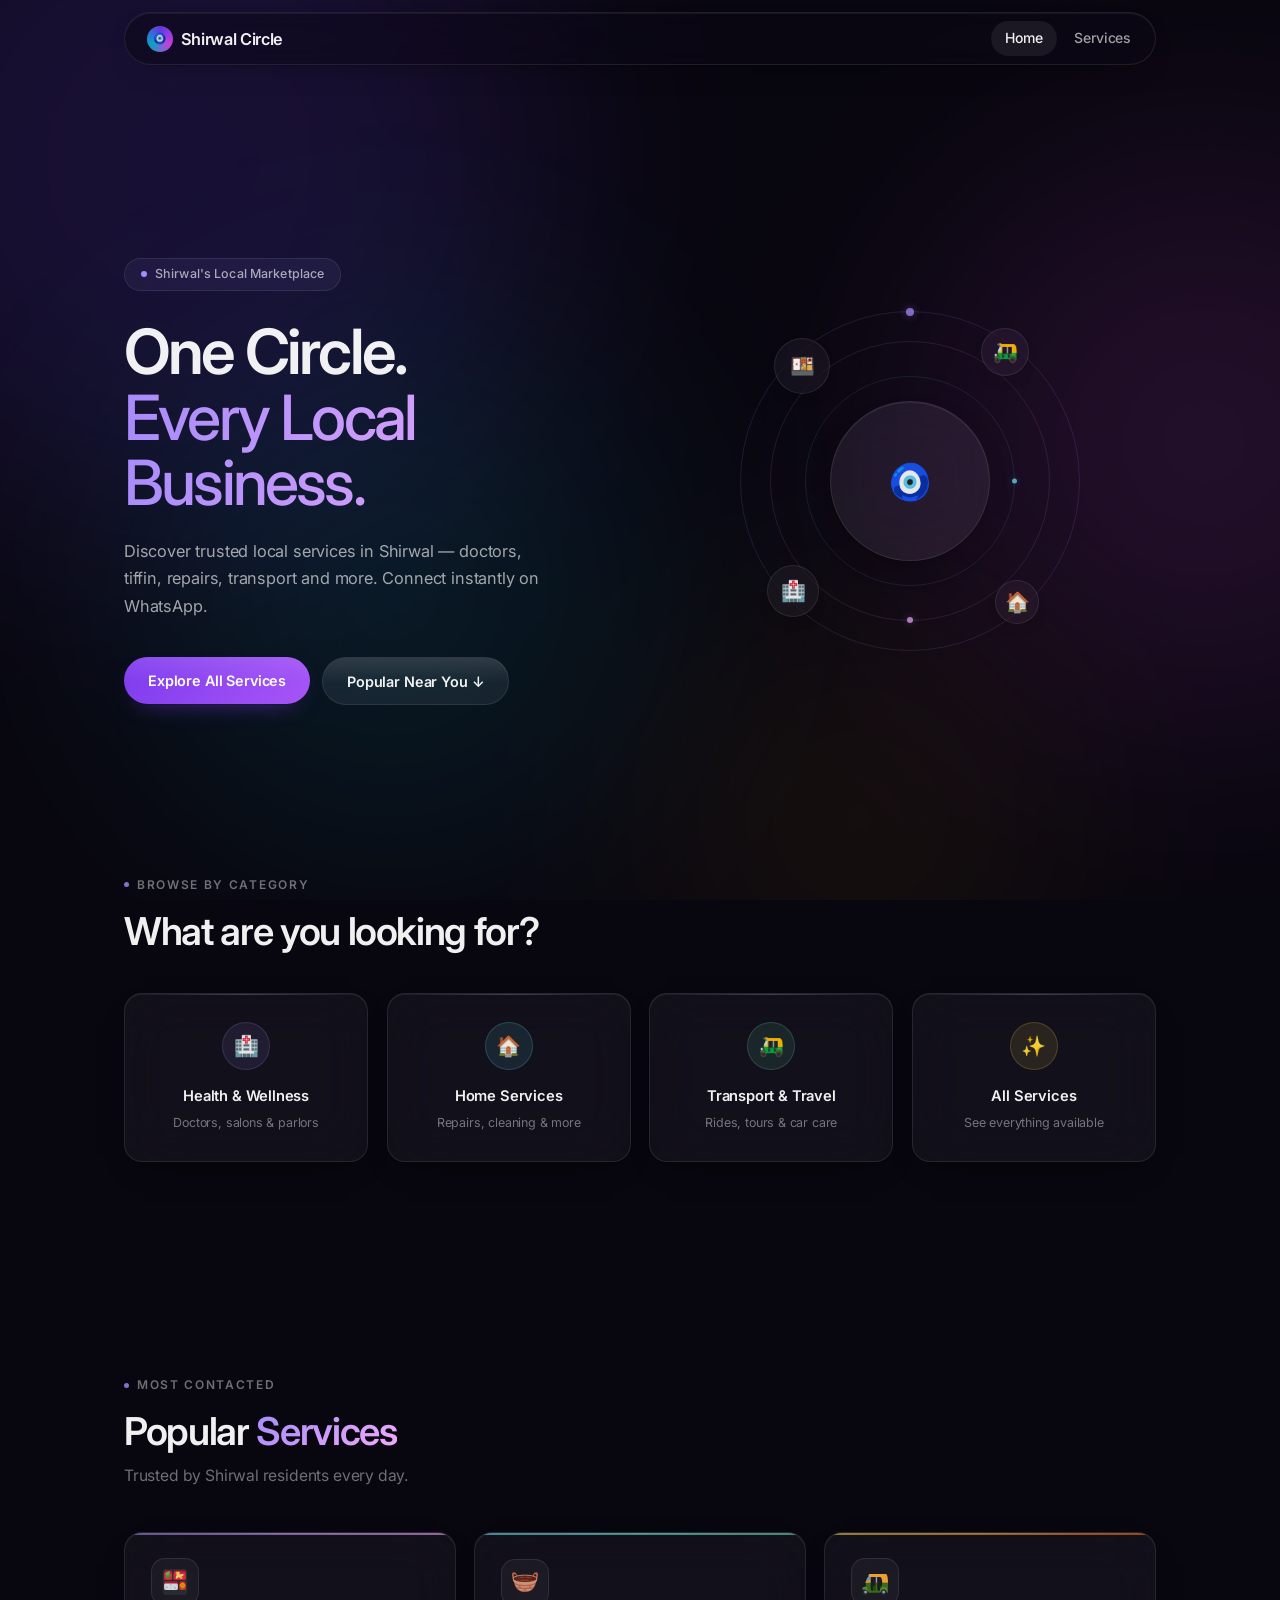
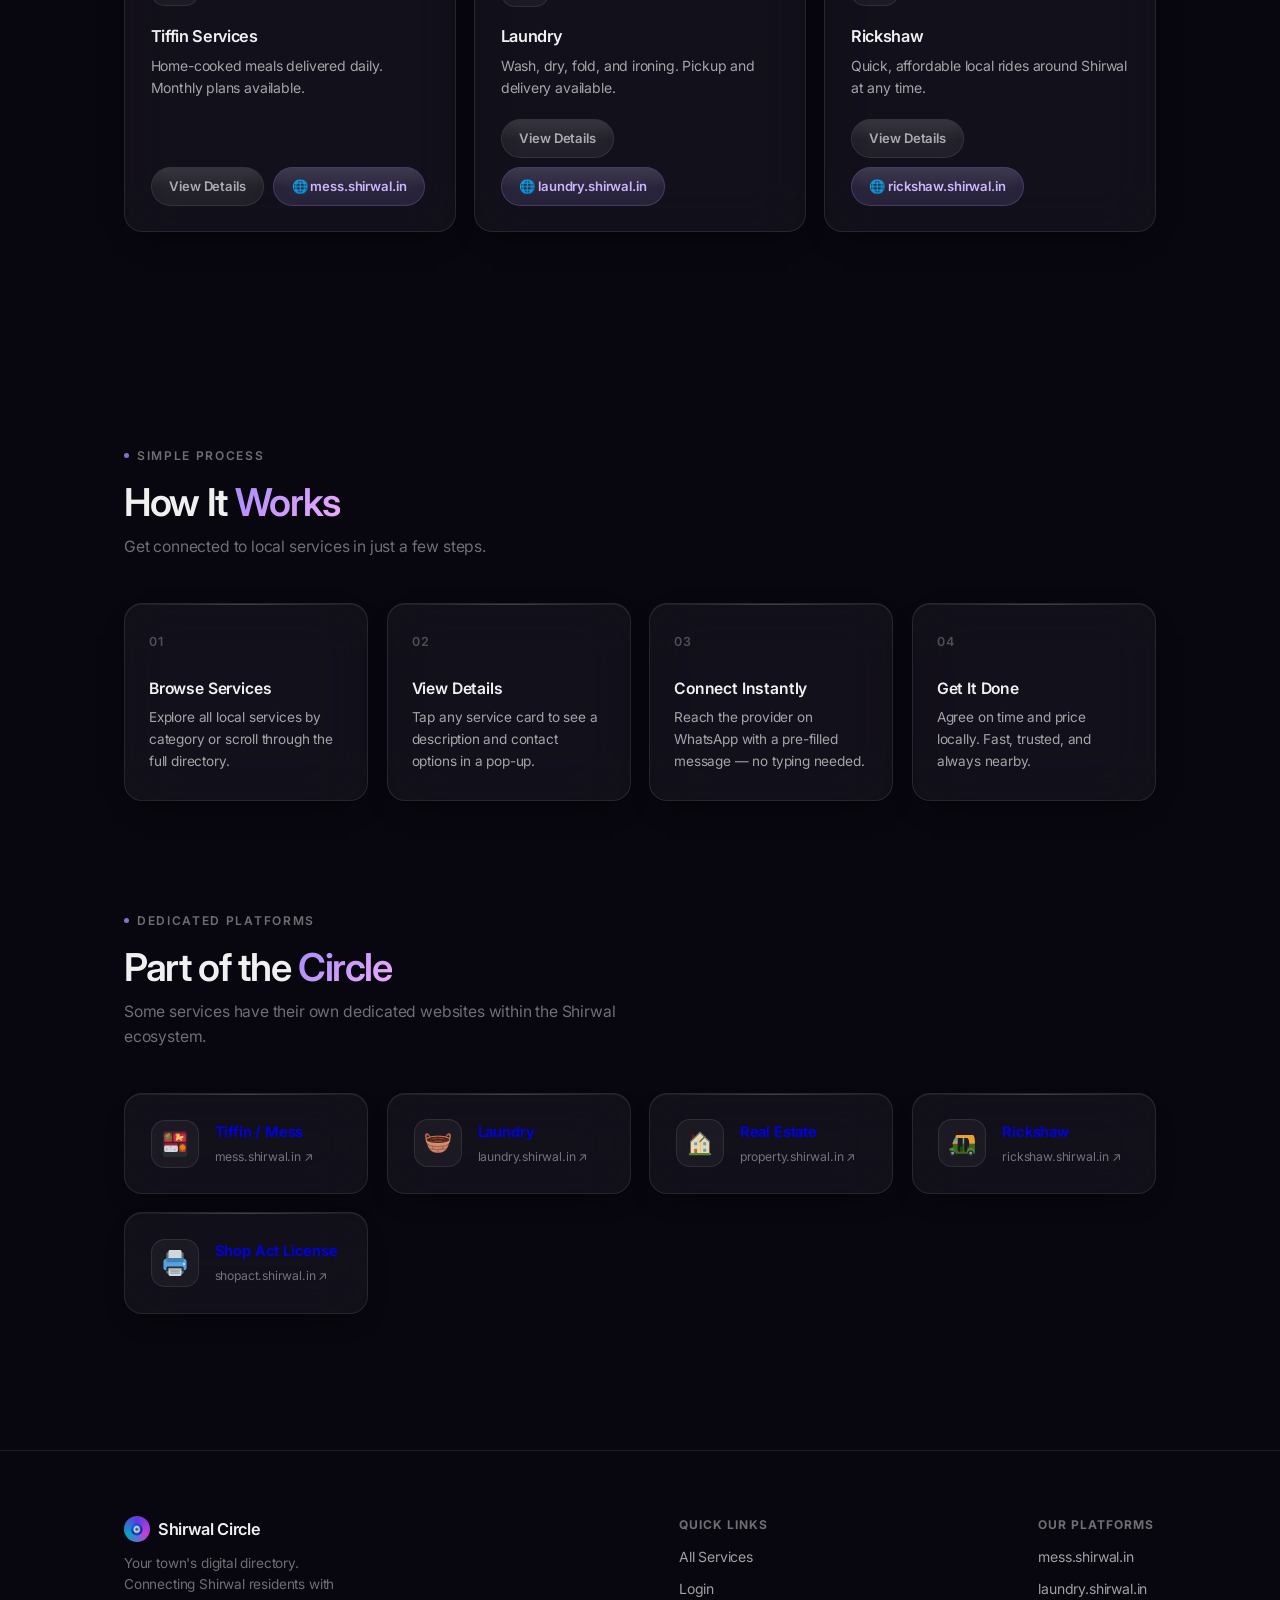
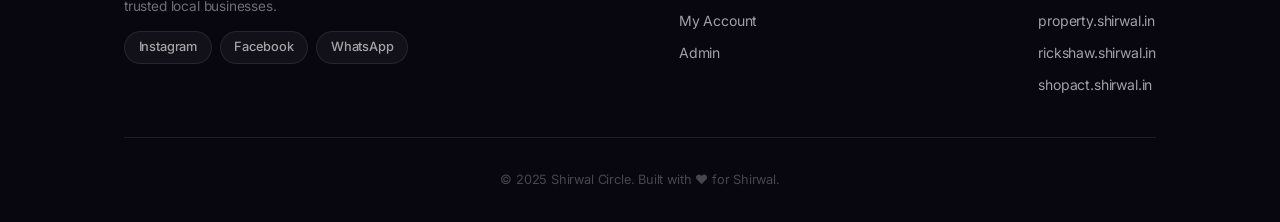
==== commit 5cf64576: "Add subtle tinted action button for primary card links Co-authored-by: arena-agent <297053741+arena-" ====
--- a/index.html
+++ b/index.html
@@ -137,7 +137,7 @@
           <p class="desc">Home-cooked meals delivered daily. Monthly plans available.</p>
           <div class="card-actions">
             <a class="btn btn-quiet btn-sm" href="vendors.html?service=Tiffin%20Services#service-tiffin">View Details</a>
-            <a class="btn btn-quiet btn-sm" href="https://mess.shirwal.in" target="_blank" rel="noopener">🌐 mess.shirwal.in</a>
+            <a class="btn btn-tint btn-sm" href="https://mess.shirwal.in" target="_blank" rel="noopener">🌐 mess.shirwal.in</a>
           </div>
         </article>
 
@@ -151,7 +151,7 @@
           <p class="desc">Wash, dry, fold, and ironing. Pickup and delivery available.</p>
           <div class="card-actions">
             <a class="btn btn-quiet btn-sm" href="vendors.html?service=Laundry#service-laundry">View Details</a>
-            <a class="btn btn-quiet btn-sm" href="https://laundry.shirwal.in" target="_blank" rel="noopener">🌐 laundry.shirwal.in</a>
+            <a class="btn btn-tint btn-sm" href="https://laundry.shirwal.in" target="_blank" rel="noopener">🌐 laundry.shirwal.in</a>
           </div>
         </article>
 
@@ -165,7 +165,7 @@
           <p class="desc">Quick, affordable local rides around Shirwal at any time.</p>
           <div class="card-actions">
             <a class="btn btn-quiet btn-sm" href="vendors.html?service=Rickshaw#service-rickshaw">View Details</a>
-            <a class="btn btn-quiet btn-sm" href="https://rickshaw.shirwal.in" target="_blank" rel="noopener">🌐 rickshaw.shirwal.in</a>
+            <a class="btn btn-tint btn-sm" href="https://rickshaw.shirwal.in" target="_blank" rel="noopener">🌐 rickshaw.shirwal.in</a>
           </div>
         </article>
 
--- a/css/style.css
+++ b/css/style.css
@@ -716,3 +716,11 @@
 @media (prefers-reduced-motion: reduce) {
   .js-reveal .reveal { opacity: 1 !important; transform: none !important; }
 }
+.btn-tint {
+  background: rgba(167,139,250,0.12);
+  border: 1px solid rgba(167,139,250,0.24);
+  color: #cbb6ff;
+  backdrop-filter: var(--blur-sm);
+  -webkit-backdrop-filter: var(--blur-sm);
+}
+.btn-tint:hover { background: rgba(167,139,250,0.18); border-color: rgba(167,139,250,0.38); color: #e2d6ff; transform: translateY(-1px); }
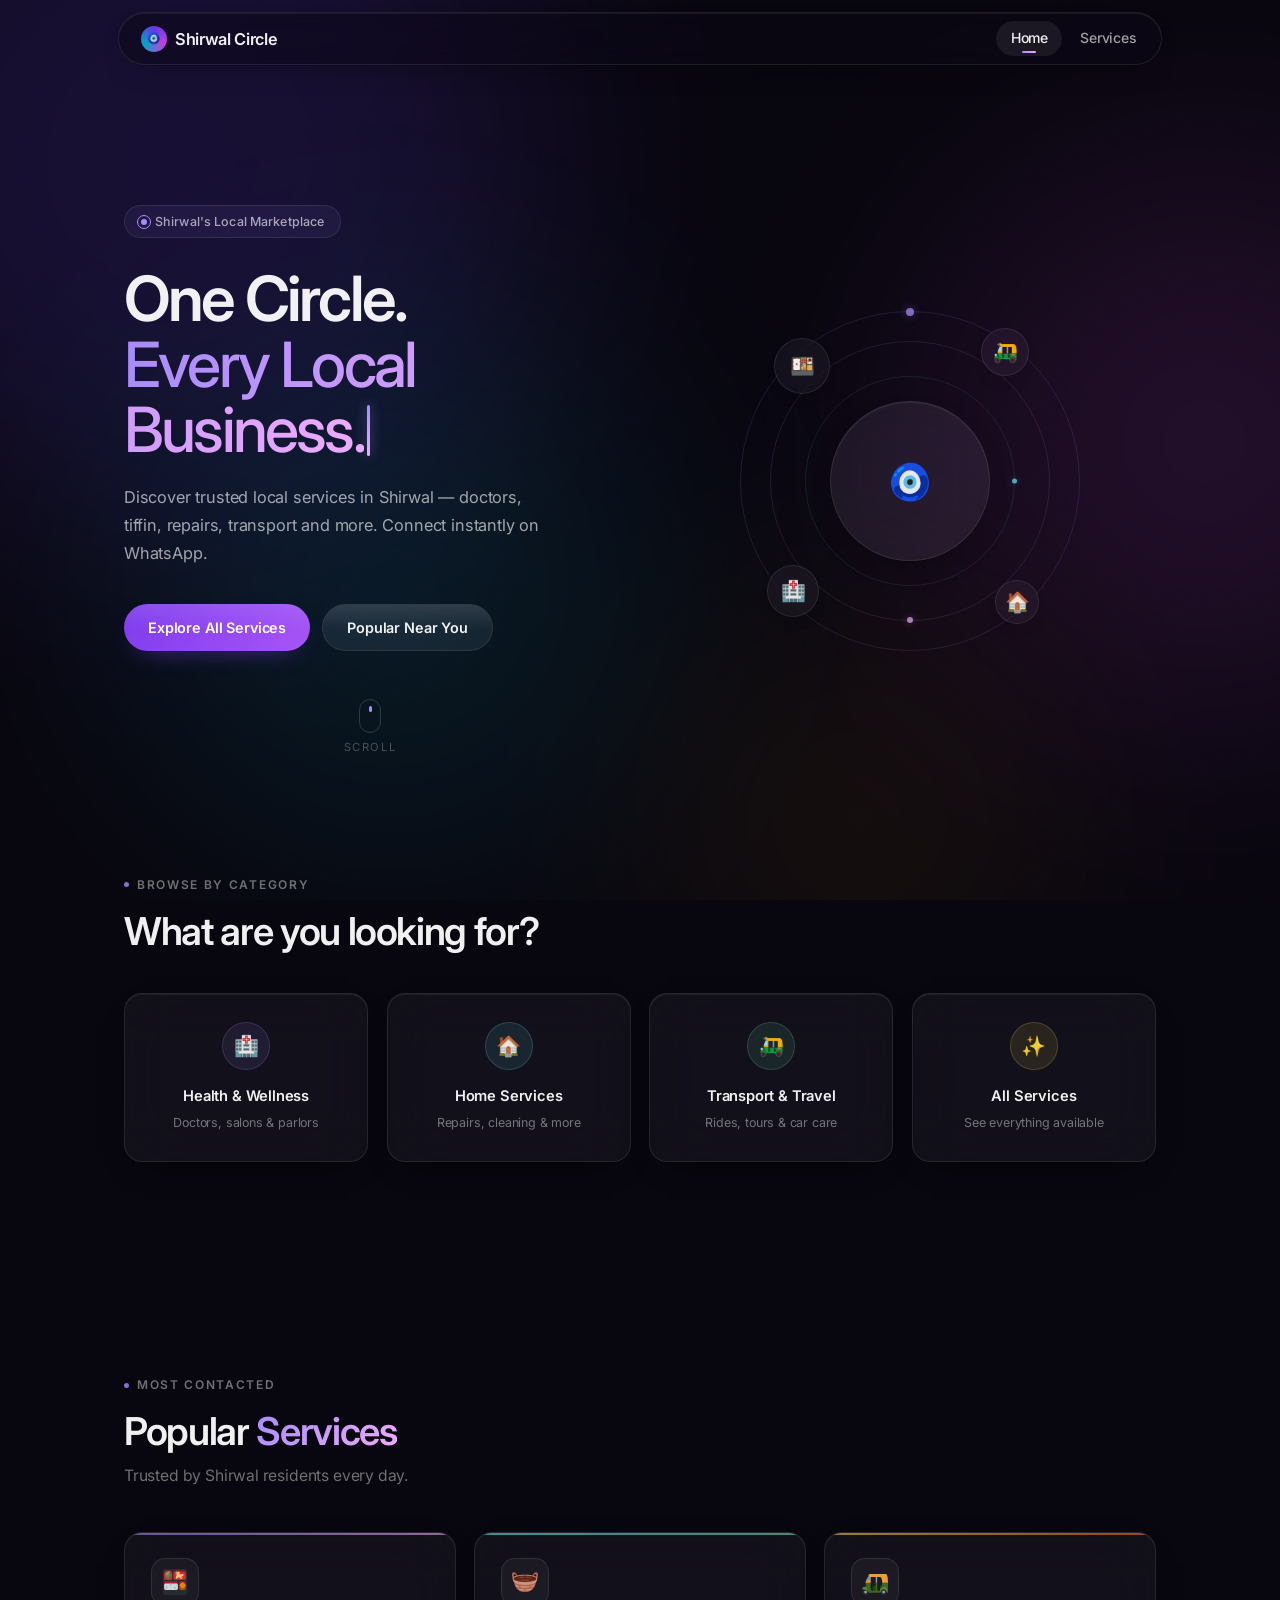
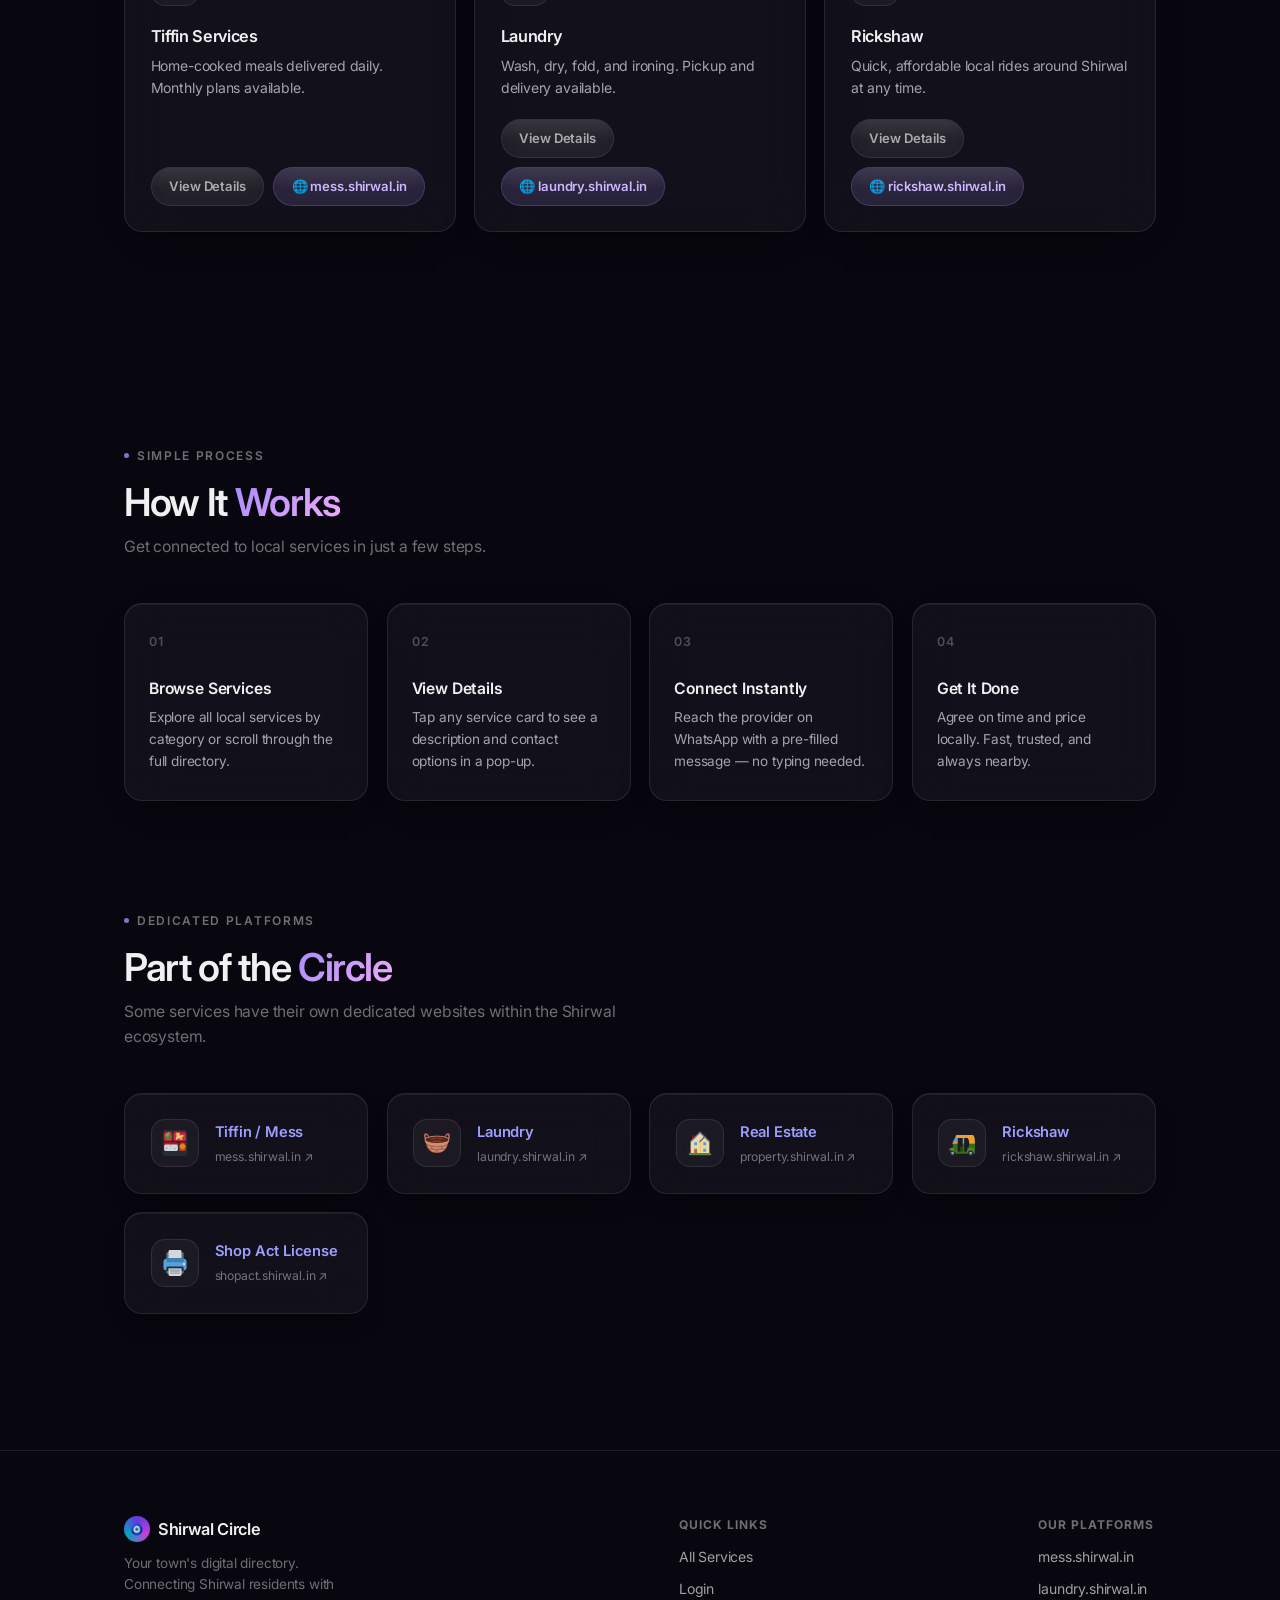
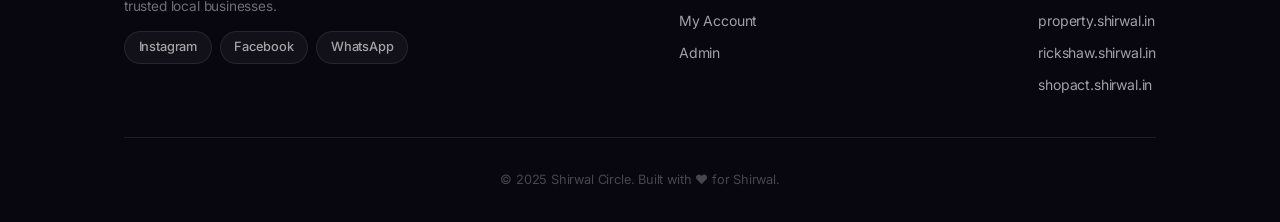
==== commit e131575d: "Add typewriter hero, Apple-style motion, mobile nav and responsive optimisation Co-authored-by: aren" ====
--- a/index.html
+++ b/index.html
@@ -2,13 +2,17 @@
 <html lang="en">
 <head>
   <meta charset="UTF-8">
-  <meta name="viewport" content="width=device-width, initial-scale=1.0">
+  <meta name="viewport" content="width=device-width, initial-scale=1.0, viewport-fit=cover">
   <title>Shirwal Circle — One Circle. Every Local Business.</title>
   <meta name="description" content="Browse and contact local services in Shirwal — doctors, tiffin, laundry, repair, and more.">
   <link rel="icon" href="data:image/svg+xml,<svg xmlns='http://www.w3.org/2000/svg' viewBox='0 0 100 100'><text y='.9em' font-size='90'>🧿</text></svg>">
   <link rel="preconnect" href="https://fonts.googleapis.com">
   <link rel="preconnect" href="https://fonts.gstatic.com" crossorigin>
   <link href="https://fonts.googleapis.com/css2?family=Inter:wght@300;400;500;600;700;800&display=swap" rel="stylesheet">
+  <meta name="theme-color" content="#08060e">
+  <meta name="color-scheme" content="dark">
+  <meta name="apple-mobile-web-app-capable" content="yes">
+  <meta name="apple-mobile-web-app-status-bar-style" content="black-translucent">
   <link rel="stylesheet" href="css/style.css">
 </head>
 <body>
@@ -35,7 +39,8 @@
           <div class="brand-icon">🧿</div>
           Shirwal Circle
         </a>
-        <div class="nav-links">
+        <button class="nav-toggle" data-nav-toggle aria-label="Menu" aria-expanded="false" aria-controls="navLinks"><span></span></button>
+        <div class="nav-links" id="navLinks">
           <a href="index.html" class="active">Home</a>
           <a href="vendors.html">Services</a>
           <a href="account.html" data-auth="logged-in">Account</a>
@@ -55,13 +60,17 @@
           <div class="hero-eyebrow"><span class="dot"></span> Shirwal's Local Marketplace</div>
           <h1>
             One Circle.
-            <span class="line-grad">Every Local Business.</span>
+            <span class="type-wrap" data-typewriter='["Every Local Business.","Tiffin, Fresh Daily.","Repairs, Same Day.","Rides, Any Time.","Every Service Nearby."]'>
+              <span class="type-text">Every Local Business.</span><span class="type-caret" aria-hidden="true"></span>
+            </span>
+            <span class="sr-only">Every local business, tiffin, repairs, rides and every service nearby.</span>
           </h1>
           <p>Discover trusted local services in Shirwal — doctors, tiffin, repairs, transport and more. Connect instantly on WhatsApp.</p>
           <div class="hero-cta">
             <a href="vendors.html" class="btn btn-primary">Explore All Services</a>
-            <a href="#popular" class="btn btn-glass">Popular Near You ↓</a>
-          </div>
+            <a href="#popular" class="btn btn-glass">Popular Near You</a>
+          </div>
+          <div class="scroll-cue"><div class="rail"></div>Scroll</div>
         </div>
 
         <!-- Circle visual -->
--- a/css/style.css
+++ b/css/style.css
@@ -42,6 +42,10 @@
   --shadow-sm: 0 1px 1px rgba(0,0,0,0.15), 0 8px 20px -16px rgba(0,0,0,0.6);
   --hairline:  inset 0 1px 0 rgba(255,255,255,0.06);
   --ease:      cubic-bezier(0.22, 1, 0.36, 1);
+  /* Apple-style motion curves */
+  --spring:    cubic-bezier(0.34, 1.4, 0.5, 1);
+  --ease-out:  cubic-bezier(0.16, 1, 0.3, 1);
+  --nav-h:     64px;
   --container: 1080px;
 }
 
@@ -49,7 +53,8 @@
 html { scroll-behavior: smooth; }
 
 body {
-  font-family: 'Inter', -apple-system, BlinkMacSystemFont, sans-serif;
+  font-family: -apple-system, BlinkMacSystemFont, 'SF Pro Display', 'SF Pro Text',
+               'Inter', 'Segoe UI', Roboto, Helvetica, Arial, sans-serif;
   background: #08060e;
   color: var(--text);
   letter-spacing: -0.011em;
@@ -724,3 +729,385 @@
   -webkit-backdrop-filter: var(--blur-sm);
 }
 .btn-tint:hover { background: rgba(167,139,250,0.18); border-color: rgba(167,139,250,0.38); color: #e2d6ff; transform: translateY(-1px); }
+
+/* ============================================================
+   TYPEWRITER
+   ============================================================ */
+.type-wrap {
+  display: block;
+  min-height: 1.06em;      /* reserve line box so layout never jumps */
+}
+.type-text {
+  background: linear-gradient(100deg, var(--purple) 0%, var(--pink) 100%);
+  -webkit-background-clip: text;
+  background-clip: text;
+  -webkit-text-fill-color: transparent;
+  font-weight: 500;
+}
+.type-caret {
+  display: inline-block;
+  width: 3px;
+  height: 0.82em;
+  margin-left: 0.06em;
+  border-radius: 2px;
+  background: linear-gradient(180deg, var(--purple), var(--pink));
+  vertical-align: -0.06em;
+  animation: caretBlink 1.05s steps(1) infinite;
+  box-shadow: 0 0 12px rgba(167,139,250,0.55);
+}
+.type-caret.is-typing { animation: none; opacity: 1; }
+@keyframes caretBlink { 0%,49%{opacity:1} 50%,100%{opacity:0} }
+
+/* Screen-reader gets the full phrase list, not the animation */
+.sr-only {
+  position: absolute; width: 1px; height: 1px;
+  padding: 0; margin: -1px; overflow: hidden;
+  clip: rect(0 0 0 0); white-space: nowrap; border: 0;
+}
+
+/* ============================================================
+   LIVELINESS
+   ============================================================ */
+/* Sheen sweep across glass cards on hover */
+.glass::after {
+  content: '';
+  position: absolute;
+  top: 0; bottom: 0;
+  left: -60%;
+  width: 45%;
+  background: linear-gradient(100deg, transparent, rgba(255,255,255,0.06), transparent);
+  transform: skewX(-18deg);
+  opacity: 0;
+  pointer-events: none;
+  transition: opacity 0.3s var(--ease);
+}
+.glass:hover::after { opacity: 1; animation: sheen 0.9s var(--ease-out); }
+@keyframes sheen { from { left: -60%; } to { left: 115%; } }
+
+/* Pointer-follow highlight (JS sets --mx/--my) */
+.glass { --mx: 50%; --my: 50%; }
+.glass-spot::before {
+  background:
+    radial-gradient(220px circle at var(--mx) var(--my), rgba(255,255,255,0.10), transparent 65%),
+    linear-gradient(90deg, transparent, rgba(255,255,255,0.16), transparent) top/100% 1px no-repeat;
+  inset: 0;
+  left: 0; right: 0; top: 0; bottom: 0;
+  height: auto;
+  opacity: 0;
+  transition: opacity 0.35s var(--ease);
+}
+.glass-spot:hover::before { opacity: 1; }
+
+/* Press feedback — Apple-ish squish */
+.btn:active { transform: scale(0.965) translateY(0); transition-duration: 0.08s; }
+.glass:active { transform: translateY(-1px) scale(0.995); transition-duration: 0.1s; }
+.cat-card:active, .platform-card:active { transform: scale(0.98); }
+
+/* Floating idle motion on hero satellites */
+.sat-circle { animation: satFloat 7s ease-in-out infinite; will-change: transform; }
+.sat-1 { animation-delay: -0.4s; }
+.sat-2 { animation-delay: -2.1s; animation-duration: 8.5s; }
+.sat-3 { animation-delay: -3.7s; animation-duration: 6.5s; }
+.sat-4 { animation-delay: -5.2s; animation-duration: 9s; }
+@keyframes satFloat {
+  0%,100% { transform: translateY(0) }
+  50%     { transform: translateY(-11px) }
+}
+.sat-circle:hover { transform: scale(1.12); transition: transform 0.35s var(--spring); }
+
+/* Center mark breathes */
+.circle-center { animation: breathe 6s ease-in-out infinite; }
+@keyframes breathe {
+  0%,100% { transform: scale(1) }
+  50%     { transform: scale(1.025) }
+}
+
+/* Nav underline grow */
+.nav-links a { position: relative; }
+.nav-links a.active::after {
+  content: '';
+  position: absolute;
+  left: 50%; bottom: 3px;
+  width: 14px; height: 2px;
+  border-radius: 2px;
+  transform: translateX(-50%);
+  background: linear-gradient(90deg, var(--purple), var(--pink));
+  animation: navPop 0.45s var(--spring);
+}
+@keyframes navPop { from { width: 0; opacity: 0 } to { width: 14px; opacity: 1 } }
+
+/* Brand mark spins gently on hover */
+.brand-icon { transition: transform 0.6s var(--spring); }
+.brand:hover .brand-icon { transform: rotate(180deg) scale(1.08); }
+
+/* Icon lift inside cards */
+.svc-icon { transition: background 0.35s var(--ease), border-color 0.35s var(--ease), transform 0.4s var(--spring); }
+.glass:hover .svc-icon { transform: translateY(-3px) scale(1.06); }
+
+/* Jump chips */
+.jump-chip:active { transform: scale(0.94); }
+.jump-chip { transition: all 0.25s var(--ease); }
+
+/* Eyebrow dot gets a halo ping */
+.hero-eyebrow .dot { position: relative; }
+.hero-eyebrow .dot::after {
+  content: '';
+  position: absolute; inset: -4px;
+  border-radius: 50%;
+  border: 1px solid var(--purple);
+  animation: ping 2.4s var(--ease-out) infinite;
+}
+@keyframes ping {
+  0%   { transform: scale(0.6); opacity: 0.9 }
+  100% { transform: scale(2.1); opacity: 0 }
+}
+
+/* Scroll cue under hero */
+.scroll-cue {
+  display: flex; flex-direction: column; align-items: center; gap: 0.4rem;
+  margin-top: 3rem;
+  color: var(--text-4);
+  font-size: 0.7rem;
+  letter-spacing: 0.14em;
+  text-transform: uppercase;
+}
+.scroll-cue .rail {
+  width: 22px; height: 34px;
+  border: 1px solid var(--glass-border-strong);
+  border-radius: 12px;
+  position: relative;
+}
+.scroll-cue .rail::after {
+  content: '';
+  position: absolute;
+  top: 6px; left: 50%;
+  width: 3px; height: 6px;
+  margin-left: -1.5px;
+  border-radius: 2px;
+  background: var(--purple);
+  animation: wheel 1.9s var(--ease-out) infinite;
+}
+@keyframes wheel {
+  0%   { transform: translateY(0);    opacity: 0 }
+  25%  { opacity: 1 }
+  75%  { transform: translateY(13px); opacity: 0 }
+  100% { opacity: 0 }
+}
+
+/* ============================================================
+   MOBILE NAV
+   ============================================================ */
+.nav-toggle {
+  display: none;
+  width: 40px; height: 40px;
+  border: 1px solid var(--glass-border);
+  background: var(--glass-bg);
+  border-radius: 50%;
+  cursor: pointer;
+  position: relative;
+  flex-shrink: 0;
+  -webkit-tap-highlight-color: transparent;
+  transition: background 0.3s var(--ease), transform 0.3s var(--spring);
+}
+.nav-toggle:active { transform: scale(0.92); }
+.nav-toggle span,
+.nav-toggle span::before,
+.nav-toggle span::after {
+  position: absolute;
+  left: 50%;
+  width: 16px; height: 1.5px;
+  margin-left: -8px;
+  border-radius: 2px;
+  background: var(--text);
+  transition: transform 0.4s var(--spring), opacity 0.2s linear, top 0.3s var(--ease);
+}
+.nav-toggle span { top: 50%; margin-top: -0.75px; }
+.nav-toggle span::before { content: ''; left: 0; margin-left: 0; top: -5px; }
+.nav-toggle span::after  { content: ''; left: 0; margin-left: 0; top:  5px; }
+.nav-toggle[aria-expanded="true"] span { background: transparent; }
+.nav-toggle[aria-expanded="true"] span::before { top: 0; transform: rotate(45deg); }
+.nav-toggle[aria-expanded="true"] span::after  { top: 0; transform: rotate(-45deg); }
+
+@media (max-width: 780px) {
+  .navbar { padding: 0.6rem 0; }
+  .navbar .container { padding: 0 1rem; }
+  .navbar-inner { padding: 0.45rem 0.5rem 0.45rem 1.1rem; }
+  .nav-toggle { display: block; }
+
+  .nav-links {
+    position: absolute;
+    top: calc(100% + 0.5rem);
+    left: 0; right: 0;
+    flex-direction: column;
+    align-items: stretch;
+    gap: 0.15rem;
+    padding: 0.5rem;
+    background: rgba(14,10,22,0.82);
+    backdrop-filter: var(--blur);
+    -webkit-backdrop-filter: var(--blur);
+    border: 1px solid var(--glass-border);
+    border-radius: 18px;
+    box-shadow: var(--shadow), var(--hairline);
+    /* closed state */
+    opacity: 0;
+    visibility: hidden;
+    transform: translateY(-8px) scale(0.98);
+    transform-origin: top center;
+    transition: opacity 0.28s var(--ease), transform 0.34s var(--spring), visibility 0.28s;
+  }
+  .navbar-inner { position: relative; }
+  .nav-links.open { opacity: 1; visibility: visible; transform: translateY(0) scale(1); }
+
+  .nav-links a, .nav-links button {
+    padding: 0.8rem 1rem;
+    border-radius: 12px;
+    font-size: 0.95rem;
+    text-align: left;
+    width: 100%;
+    opacity: 0;
+    transform: translateY(-6px);
+  }
+  .nav-links.open a, .nav-links.open button {
+    opacity: 1; transform: none;
+    transition: opacity 0.3s var(--ease), transform 0.3s var(--ease);
+  }
+  .nav-links.open > *:nth-child(1) { transition-delay: 0.04s }
+  .nav-links.open > *:nth-child(2) { transition-delay: 0.08s }
+  .nav-links.open > *:nth-child(3) { transition-delay: 0.12s }
+  .nav-links.open > *:nth-child(4) { transition-delay: 0.16s }
+  .nav-links.open > *:nth-child(5) { transition-delay: 0.20s }
+  .nav-links a.active::after { display: none; }
+  .nav-links a.active { background: var(--glass-bg-strong); }
+}
+
+/* ============================================================
+   MOBILE LAYOUT
+   ============================================================ */
+@media (max-width: 780px) {
+  .container { padding: 0 1.15rem; }
+
+  .hero { min-height: auto; padding: 2.5rem 0 3.5rem; }
+  .hero h1 { font-size: clamp(2.1rem, 9vw, 2.9rem); }
+  .hero p  { font-size: 0.98rem; margin-bottom: 1.85rem; max-width: none; }
+  .hero-cta { gap: 0.6rem; }
+  .hero-cta .btn { flex: 1 1 auto; min-width: 0; }
+  .hero-eyebrow { font-size: 0.72rem; margin-bottom: 1.25rem; }
+
+  /* Shrink the circle composition so it never overflows */
+  .hero-visual { order: -1; }
+  .circle-stack { width: min(74vw, 280px); height: min(74vw, 280px); }
+  .circle-center { inset: 24%; font-size: 1.8rem; }
+  .circle-stack .ring-mid { inset: 8%; }
+  .circle-stack .ring-inner { inset: 18%; }
+  .sat-1 { width: 46px; height: 46px; }
+  .sat-2 { width: 40px; height: 40px; }
+  .sat-3 { width: 43px; height: 43px; }
+  .sat-4 { width: 38px; height: 38px; }
+  .sat-circle { font-size: 1.05rem; }
+
+  .section-title { font-size: clamp(1.5rem, 6.2vw, 1.95rem); }
+  .section-sub { font-size: 0.92rem; margin-bottom: 2rem; }
+
+  .cat-grid, .vendor-grid, .how-grid, .platform-grid { gap: 0.85rem; }
+  .card-pad { padding: 1.25rem; }
+  .cat-card { padding: 1.35rem 0.75rem; }
+  .cat-card .cat-orb { width: 42px; height: 42px; font-size: 1.1rem; margin-bottom: 0.7rem; }
+  .cat-card h3 { font-size: 0.85rem; }
+  .cat-card p { font-size: 0.72rem; }
+  .how-card { padding: 1.4rem 1.25rem; }
+
+  /* Scrollable chip rail instead of a wrapping pile */
+  .jump-panel {
+    flex-wrap: nowrap;
+    overflow-x: auto;
+    scroll-snap-type: x proximity;
+    -webkit-overflow-scrolling: touch;
+    scrollbar-width: none;
+    padding: 0.75rem 0.9rem;
+  }
+  .jump-panel::-webkit-scrollbar { display: none; }
+  .jump-chip { flex: 0 0 auto; scroll-snap-align: start; }
+
+  .footer-inner { gap: 2rem; }
+  .footer-brand p { max-width: none; }
+  .scroll-cue { display: none; }
+
+  /* Modal becomes a bottom sheet */
+  .service-modal { align-items: flex-end; padding: 0; }
+  .service-popup {
+    max-width: none;
+    border-radius: 24px 24px 0 0;
+    padding: 1.6rem 1.35rem calc(1.6rem + env(safe-area-inset-bottom));
+    animation: sheetUp 0.42s var(--ease-out);
+  }
+  @keyframes sheetUp {
+    from { transform: translateY(100%); opacity: 0.6 }
+    to   { transform: translateY(0);    opacity: 1 }
+  }
+  /* Grab handle — overrides the .glass sheen pseudo-element */
+  .service-popup::after {
+    content: '';
+    position: absolute;
+    top: 8px; left: 50%; right: auto; bottom: auto;
+    width: 36px; height: 4px;
+    margin-left: -18px;
+    border-radius: 3px;
+    background: rgba(255,255,255,0.22);
+    transform: none;
+    opacity: 1;
+    animation: none !important;
+  }
+  .popup-actions .btn { flex: 1 1 100%; }
+}
+
+@media (max-width: 400px) {
+  .cat-grid { grid-template-columns: 1fr 1fr; }
+  .brand { font-size: 0.94rem; }
+  .hero-cta { flex-direction: column; align-items: stretch; }
+}
+
+/* Comfortable tap targets + no iOS zoom on focus */
+@media (hover: none) and (pointer: coarse) {
+  .btn { min-height: 44px; padding: 0.75rem 1.4rem; }
+  .btn-sm { min-height: 40px; }
+  .nav-links a, .nav-links button { min-height: 44px; display: flex; align-items: center; }
+  .glass-input { font-size: 16px; }   /* prevents iOS auto-zoom */
+  .footer-links a, .social-chip { padding-top: 0.5rem; padding-bottom: 0.5rem; }
+  /* Hover-only flourishes off on touch */
+  .glass:hover { transform: none; }
+  .glass:hover::after { animation: none; opacity: 0; }
+  .glass:hover .svc-icon { transform: none; }
+}
+
+/* Respect notches / home indicator */
+body { padding-bottom: env(safe-area-inset-bottom); }
+.navbar .container { padding-left: max(1.15rem, env(safe-area-inset-left)); padding-right: max(1.15rem, env(safe-area-inset-right)); }
+.toast { bottom: calc(2rem + env(safe-area-inset-bottom)); max-width: calc(100vw - 2.5rem); white-space: normal; text-align: center; }
+
+/* Heavy blur is expensive on low-end phones — lighten it */
+@media (max-width: 780px) {
+  :root { --blur: blur(18px) saturate(135%); --blur-sm: blur(10px) saturate(125%); }
+  .orb { filter: blur(90px); }
+  .orb-2, .orb-4 { display: none; }
+}
+
+/* Reduced motion: kill the new liveliness too */
+@media (prefers-reduced-motion: reduce) {
+  .sat-circle, .circle-center, .hero-eyebrow .dot::after,
+  .scroll-cue .rail::after, .type-caret { animation: none !important; }
+  .glass:hover::after { animation: none; opacity: 0; }
+}
+
+/* Navbar condenses once the page scrolls */
+.navbar-inner { transition: background 0.35s var(--ease), border-color 0.35s var(--ease), box-shadow 0.35s var(--ease); }
+.navbar.scrolled .navbar-inner {
+  background: rgba(12,9,20,0.74);
+  border-color: var(--glass-border-strong);
+  box-shadow: 0 1px 1px rgba(0,0,0,0.25), 0 18px 40px -28px rgba(0,0,0,0.9), var(--hairline);
+}
+
+/* Modal is not a hoverable card */
+.service-popup:hover { transform: none; }
+.service-popup:hover::after { animation: none; }
+.service-popup::after { display: none; }
+@media (max-width: 780px) { .service-popup::after { display: block; } }
